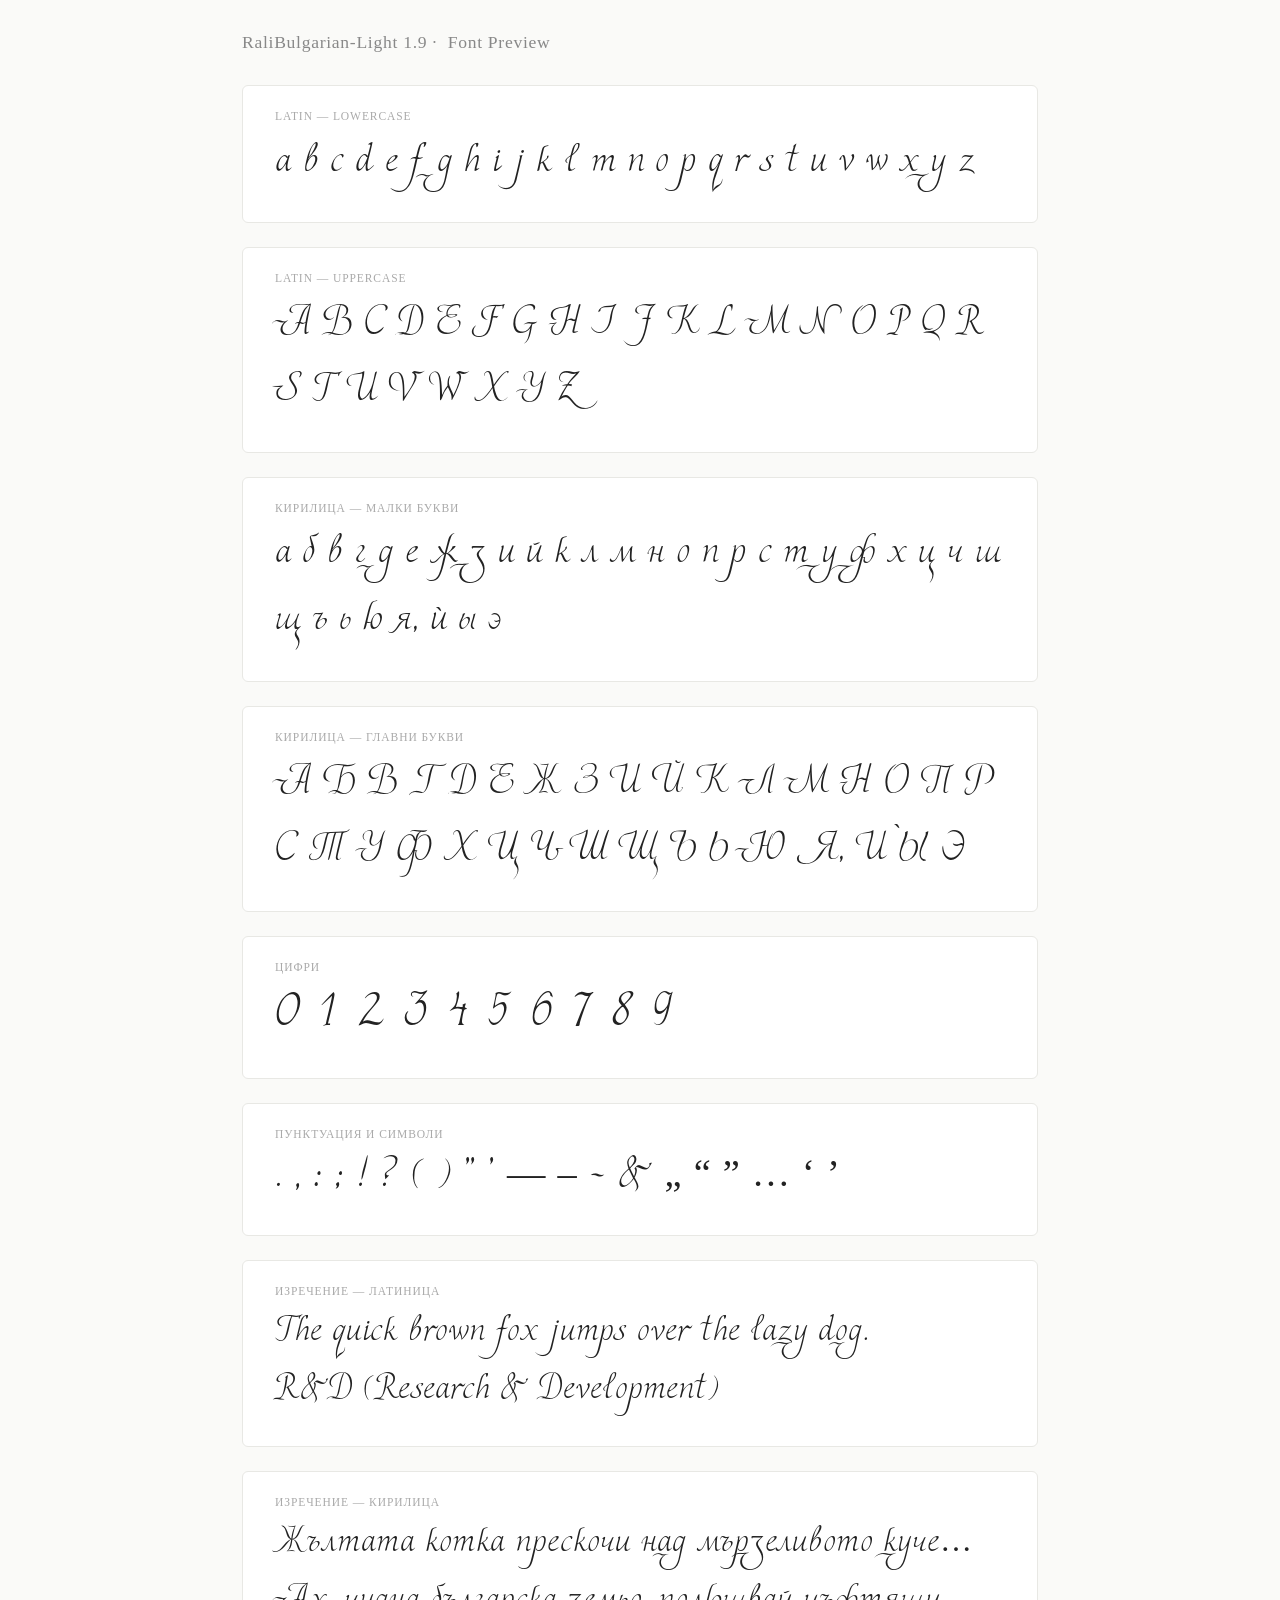
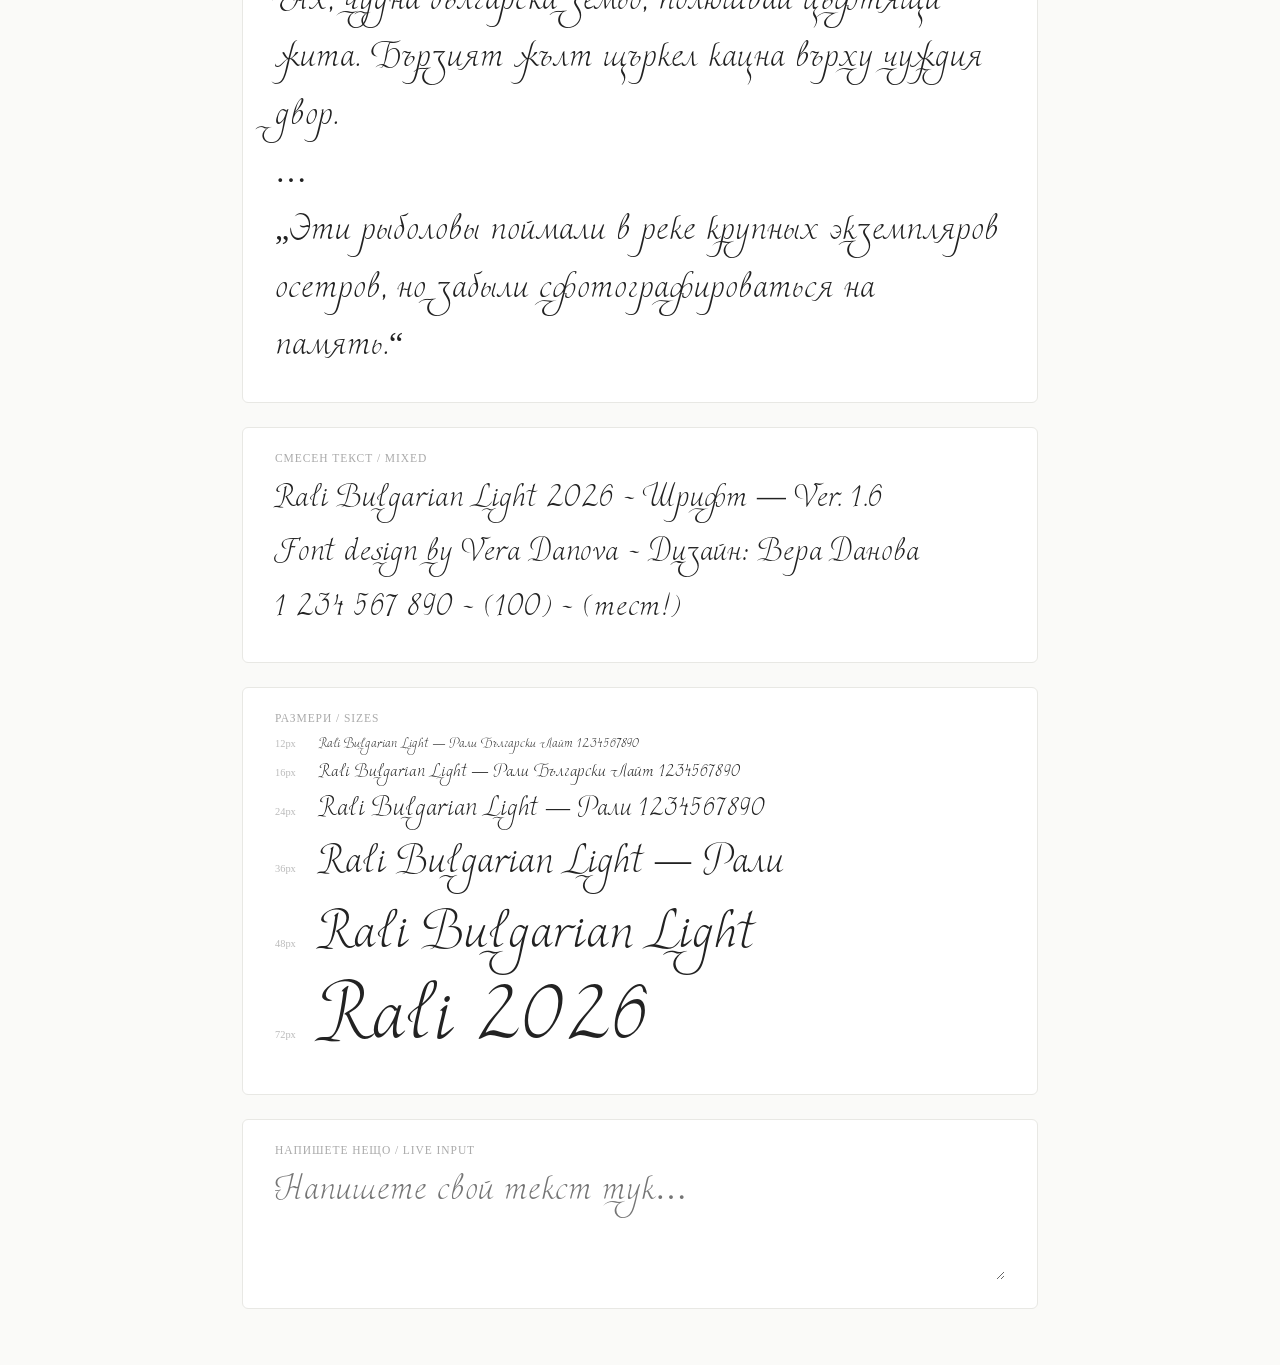
==== font-test/index.html @ 368c3157 "Update index.html" ====
<!DOCTYPE html>
<html lang="bg">
<head>
  <meta charset="UTF-8">
  <meta name="viewport" content="width=device-width, initial-scale=1.0">
  <title>RaliBulgarian-Light 1.9 — Font Test</title>
  <style>
    @font-face {
      font-family: 'RaliBulgarian-Light';
      src: url('fonts/RaliBulgarian-Light.woff2') format('woff2'),
           url('fonts/RaliBulgarian-Light.woff')  format('woff');
      font-weight: normal;
      font-style: normal;
      font-display: swap;
    }

    * { box-sizing: border-box; margin: 0; padding: 0; }

    body {
      font-family: Georgia, serif;
      background: #fafaf8;
      color: #222;
      padding: 2rem;
      max-width: 860px;
      margin: 0 auto;
    }

    h1 { font-size: 1.1rem; font-weight: normal; color: #888; margin-bottom: 2rem; letter-spacing: .04em; }

    .rali { font-family: 'RaliBulgarian-Light', cursive; }

    .block {
      background: #fff;
      border: 1px solid #e8e8e4;
      border-radius: 6px;
      padding: 1.5rem 2rem;
      margin-bottom: 1.5rem;
    }

    .label {
      font-size: 0.72rem;
      text-transform: uppercase;
      letter-spacing: .08em;
      color: #aaa;
      margin-bottom: 0.6rem;
    }

    .alphabet    { font-size: 2.2rem; line-height: 1.9; }
    .cyrillic    { font-size: 2.2rem; line-height: 1.9; }
    .digits-row  { font-size: 2.8rem; line-height: 1.6; letter-spacing: .06em; }
    .punct-row   { font-size: 2.4rem; line-height: 1.6; }

    .size-row { display: flex; flex-direction: column; gap: .3rem; }
    .s12 { font-size: 12px; }
    .s16 { font-size: 16px; }
    .s24 { font-size: 24px; }
    .s36 { font-size: 36px; }
    .s48 { font-size: 48px; }
    .s72 { font-size: 72px; line-height: 1.2; }

    .sentence { font-size: 2rem; line-height: 1.8; }
    .sentence-bg { font-size: 2rem; line-height: 1.8; }

    .mixed { font-size: 1.8rem; line-height: 1.9; }

    textarea.custom {
      font-family: 'RaliBulgarian-Light', cursive;
      font-size: 2rem;
      width: 100%;
      border: none;
      outline: none;
      resize: vertical;
      background: transparent;
      line-height: 1.8;
      color: #222;
      min-height: 100px;
    }

    .size-label {
      font-size: 0.65rem;
      color: #bbb;
      min-width: 2.5rem;
      display: inline-block;
    }
  </style>
</head>
<body>

<h1>RaliBulgarian-Light 1.9&nbsp;·&nbsp; Font Preview</h1>

<!-- Latin alphabet -->
<div class="block">
  <div class="label">Latin — lowercase</div>
  <div class="rali alphabet">a b c d e f g h i j k l m n o p q r s t u v w x y z</div>
</div>

<div class="block">
  <div class="label">Latin — uppercase</div>
  <div class="rali alphabet">A B C D E F G H I J K L M N O P Q R S T U V W X Y Z</div>
</div>

<!-- Cyrillic -->
<div class="block">
  <div class="label">Кирилица — малки букви</div>
  <div class="rali cyrillic">а б в г д е ж з и й к л м н о п р с т у ф х ц ч ш щ ъ ь ю я, ѝ ы э</div>
</div>

<div class="block">
  <div class="label">Кирилица — главни букви</div>
  <div class="rali cyrillic">А Б В Г Д Е Ж З И Й К Л М Н О П Р С Т У Ф Х Ц Ч Ш Щ Ъ Ь Ю Я, Ѝ Ы Э</div>
</div>

<!-- Digits & punctuation -->
<div class="block">
  <div class="label">Цифри</div>
  <div class="rali digits-row">0 1 2 3 4 5 6 7 8 9</div>
</div>

<div class="block">
  <div class="label">Пунктуация и символи</div>
  <div class="rali punct-row">. , : ; ! ? ( ) " ' — – - &amp;  „ “ ” … ‘ ’</div>
</div>

<!-- Sentences -->
<div class="block">
  <div class="label">Изречение — латиница</div>
  <div class="rali sentence">The quick brown fox jumps over the lazy dog. <br>
    R&D (Research & Development)</div>
</div>

<div class="block">
  <div class="label">Изречение — кирилица</div>
  <div class="rali sentence-bg">Жълтата котка прескочи над мързеливото куче… Ах, чудна българска земьо, полюшвай цъфтящи жита. Бързият жълт щъркел кацна върху чуждия двор.</div>
  <div class="rali sentence-bg"> …</div>
  <div class="rali sentence-bg">„Эти рыболовы поймали в реке крупных экземпляров осетров, но забыли сфотографироваться на память.“</div>
</div>

<div class="block">
  <div class="label">Смесен текст / mixed</div>
  <div class="rali mixed">
    Rali Bulgarian Light 2026 - Шрифт — Ver. 1.6<br>
    Font design by Vera Danova - Дизайн: Вера Данова<br>
    1 234 567 890 - (100) - (тест!)
  </div>
</div>

<!-- Size cascade -->
<div class="block">
  <div class="label">Размери / sizes</div>
  <div class="size-row">
    <div><span class="size-label">12px</span> <span class="rali s12">Rali Bulgarian Light — Рали Български Лайт 1234567890</span></div>
    <div><span class="size-label">16px</span> <span class="rali s16">Rali Bulgarian Light — Рали Български Лайт 1234567890</span></div>
    <div><span class="size-label">24px</span> <span class="rali s24">Rali Bulgarian Light — Рали 1234567890</span></div>
    <div><span class="size-label">36px</span> <span class="rali s36">Rali Bulgarian Light — Рали</span></div>
    <div><span class="size-label">48px</span> <span class="rali s48">Rali Bulgarian Light</span></div>
    <div><span class="size-label">72px</span> <span class="rali s72">Rali 2026</span></div>
  </div>
</div>

<!-- Live input -->
<div class="block">
  <div class="label">Напишете нещо / live input</div>
  <textarea class="custom rali" placeholder="Напишете свой текст тук…"></textarea>
</div>

</body>
</html>
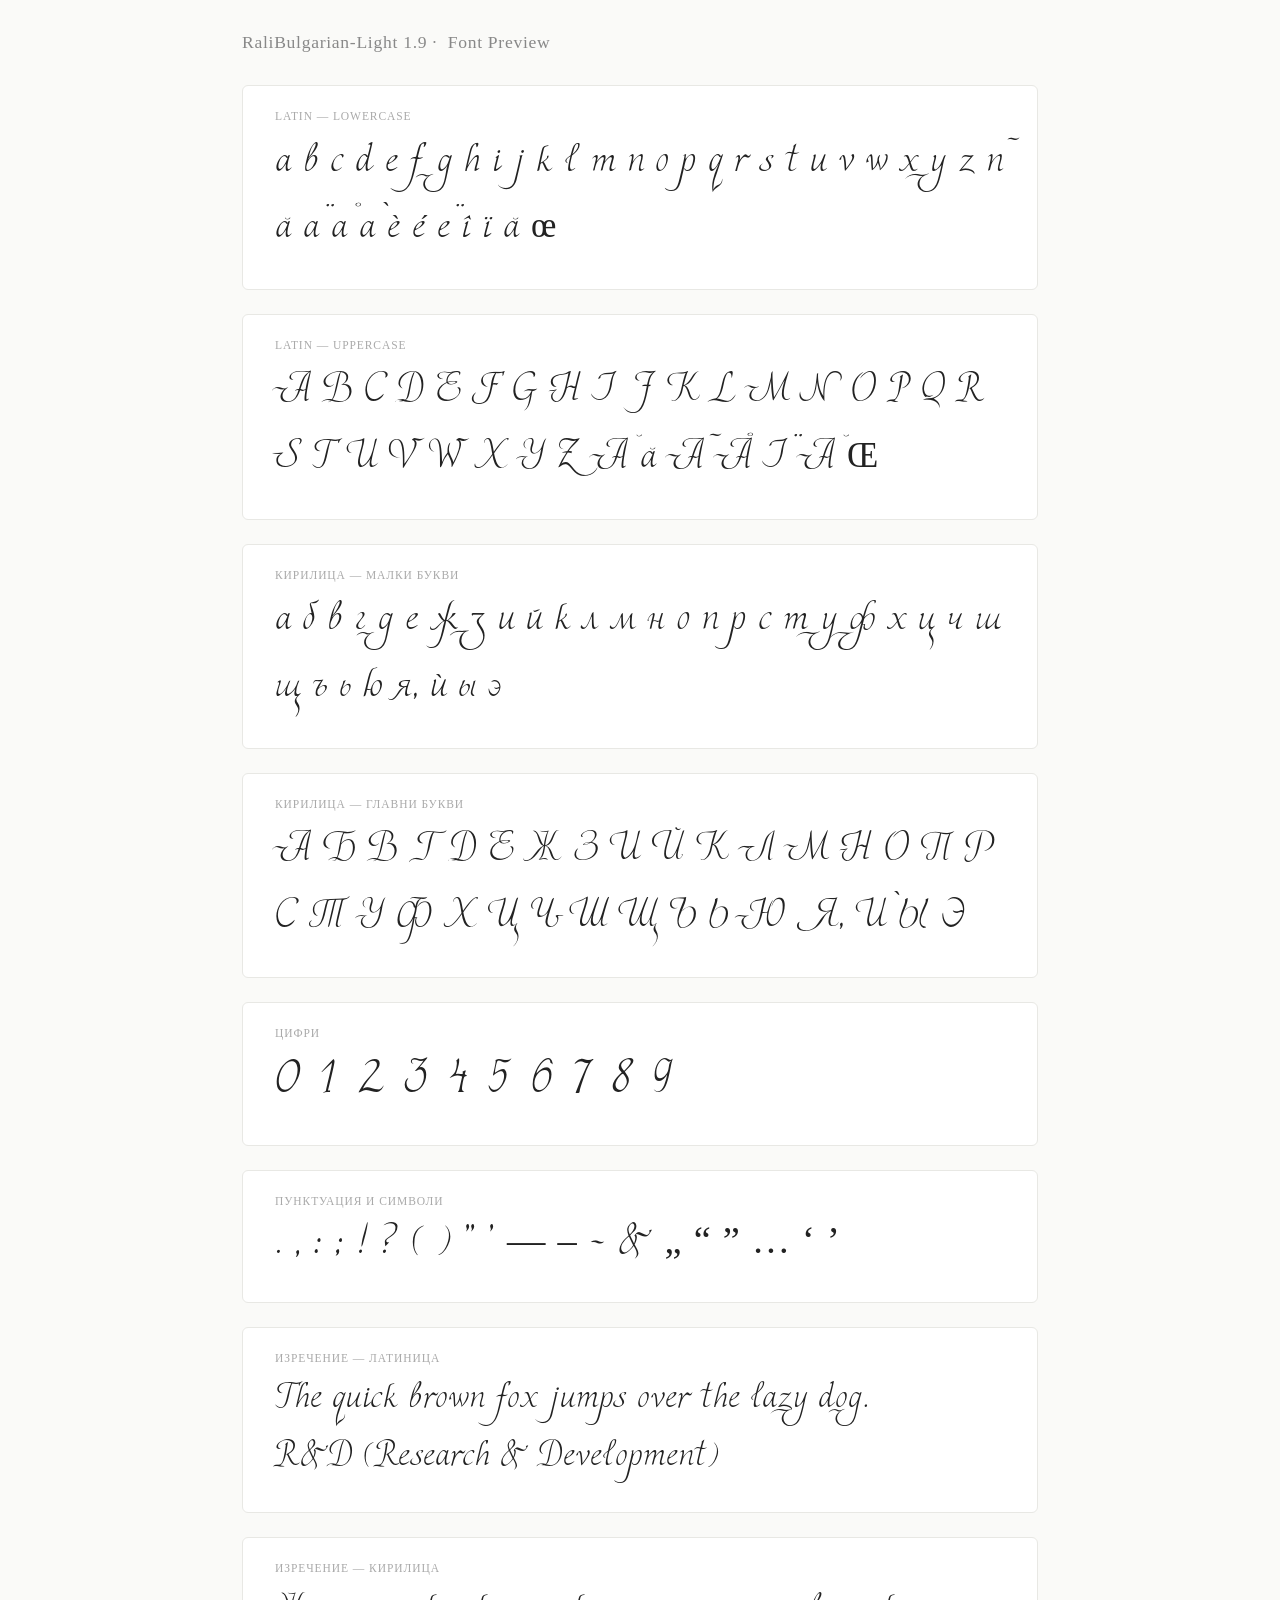
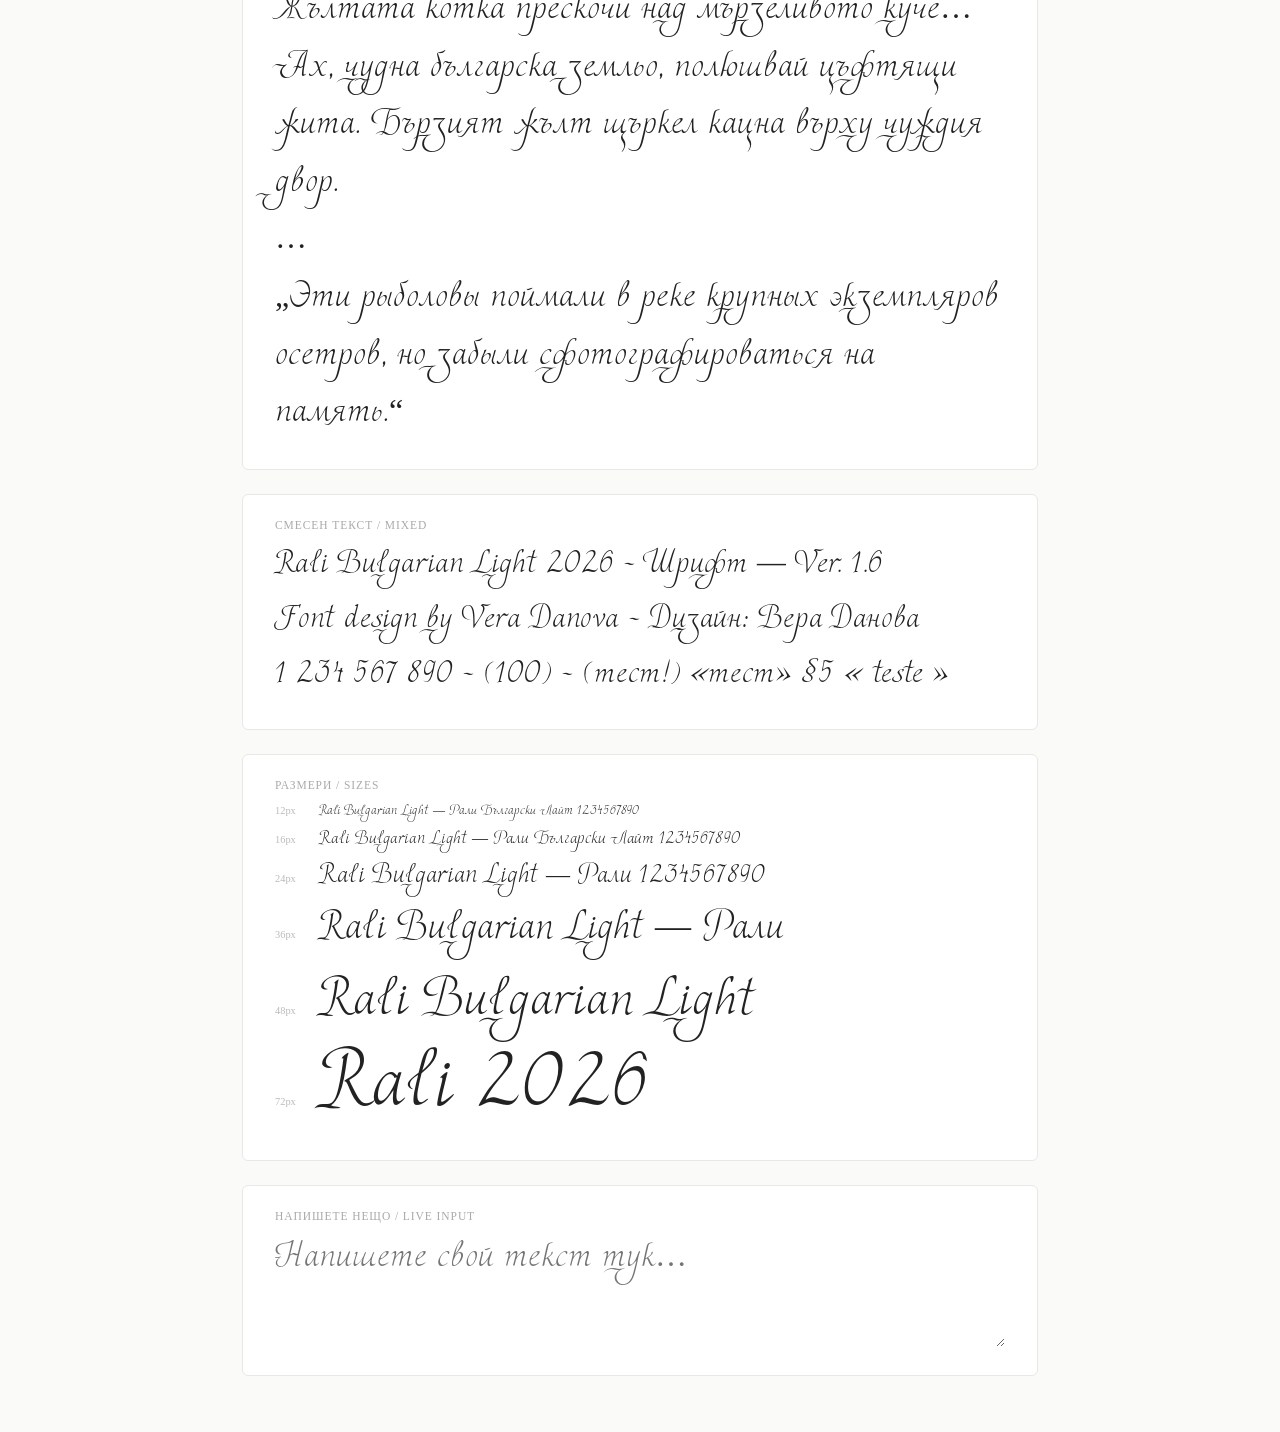
==== commit 7d3419a7: "Update index.html" ====
--- a/font-test/index.html
+++ b/font-test/index.html
@@ -91,12 +91,12 @@
 <!-- Latin alphabet -->
 <div class="block">
   <div class="label">Latin — lowercase</div>
-  <div class="rali alphabet">a b c d e f g h i j k l m n o p q r s t u v w x y z</div>
+  <div class="rali alphabet">a b c d e f g h i j k l m n o p q r s t u v w x y z ñ ă ä å à è é ë î ï ă œ</div>
 </div>
 
 <div class="block">
   <div class="label">Latin — uppercase</div>
-  <div class="rali alphabet">A B C D E F G H I J K L M N O P Q R S T U V W X Y Z</div>
+  <div class="rali alphabet">A B C D E F G H I J K L M N O P Q R S T U V W X Y Z Ă ă Ã Å Ï Ă Œ</div>
 </div>
 
 <!-- Cyrillic -->
@@ -130,7 +130,7 @@
 
 <div class="block">
   <div class="label">Изречение — кирилица</div>
-  <div class="rali sentence-bg">Жълтата котка прескочи над мързеливото куче… Ах, чудна българска земьо, полюшвай цъфтящи жита. Бързият жълт щъркел кацна върху чуждия двор.</div>
+  <div class="rali sentence-bg">Жълтата котка прескочи над мързеливото куче… Ах, чудна българска земльо, полюшвай цъфтящи жита. Бързият жълт щъркел кацна върху чуждия двор.</div>
   <div class="rali sentence-bg"> …</div>
   <div class="rali sentence-bg">„Эти рыболовы поймали в реке крупных экземпляров осетров, но забыли сфотографироваться на память.“</div>
 </div>
@@ -140,7 +140,7 @@
   <div class="rali mixed">
     Rali Bulgarian Light 2026 - Шрифт — Ver. 1.6<br>
     Font design by Vera Danova - Дизайн: Вера Данова<br>
-    1 234 567 890 - (100) - (тест!)
+    1 234 567 890 - (100) - (тест!) «тест» §5 « teste »
   </div>
 </div>
 
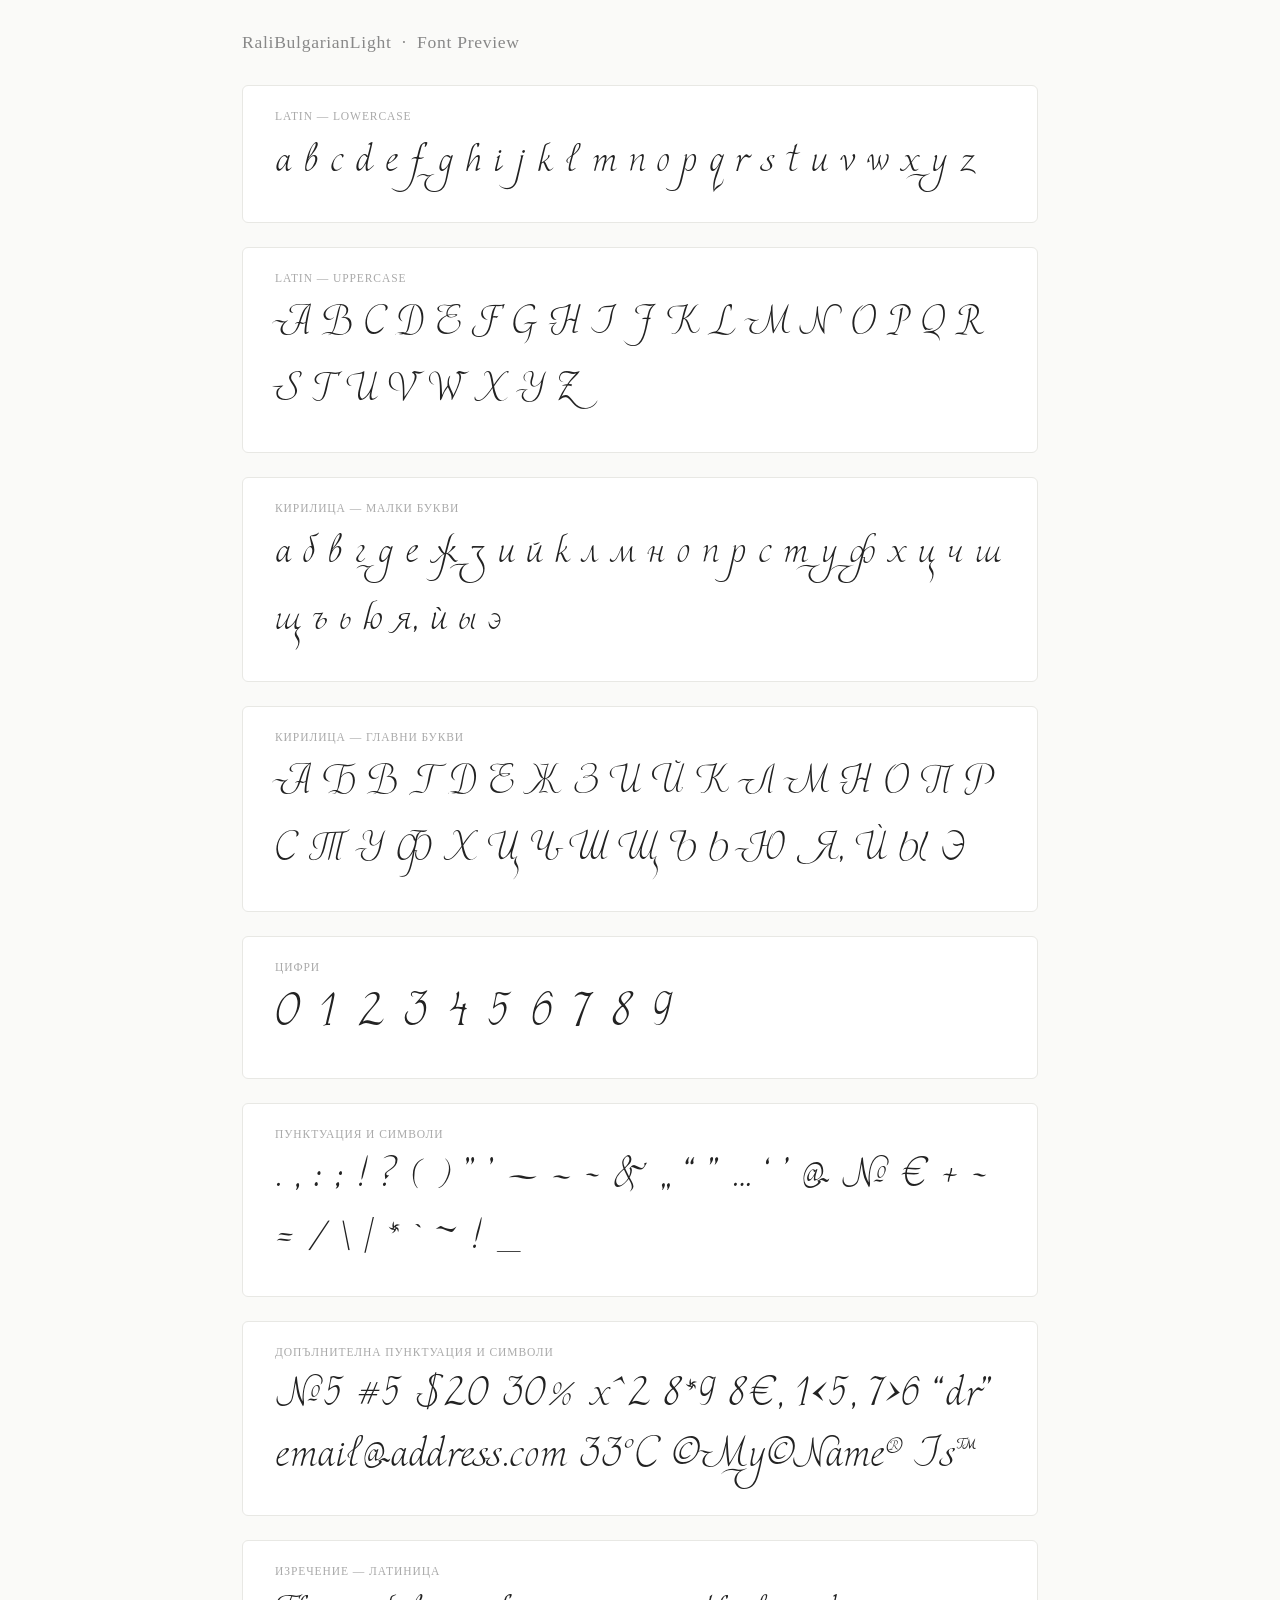
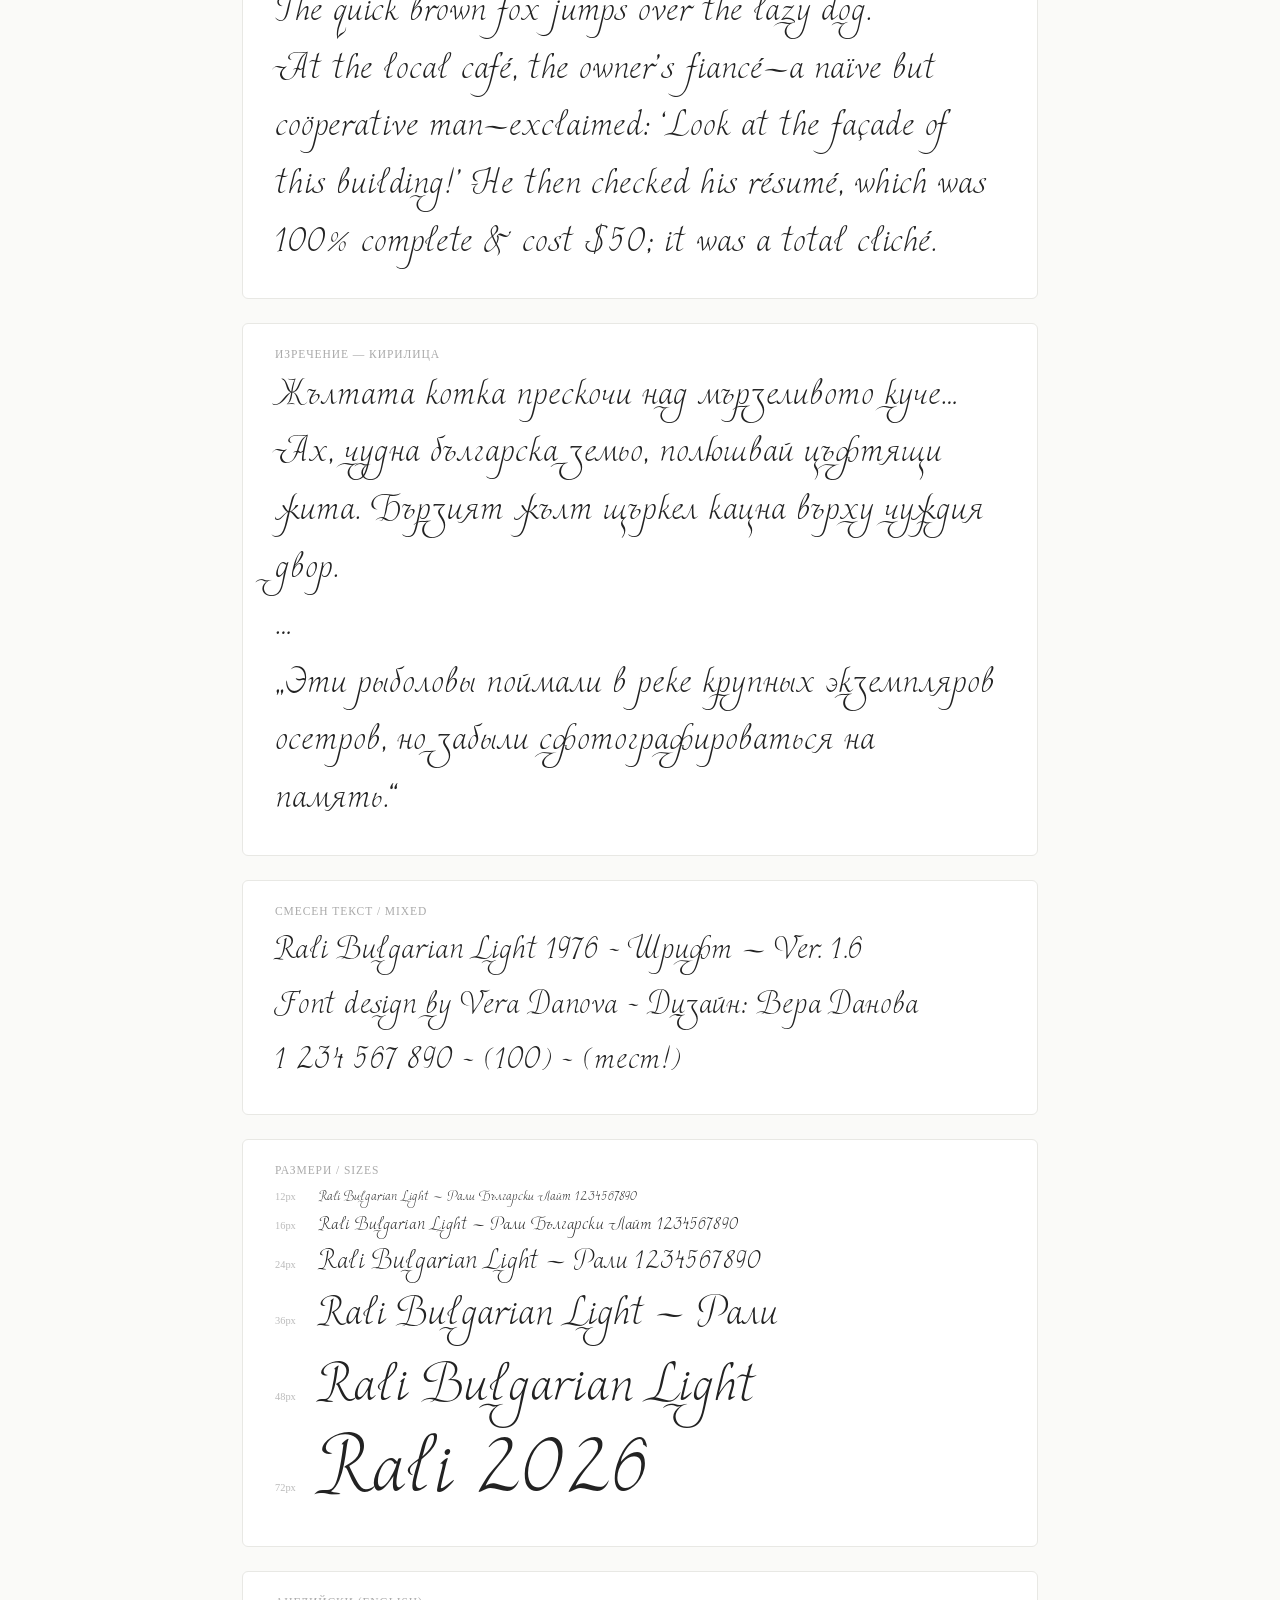
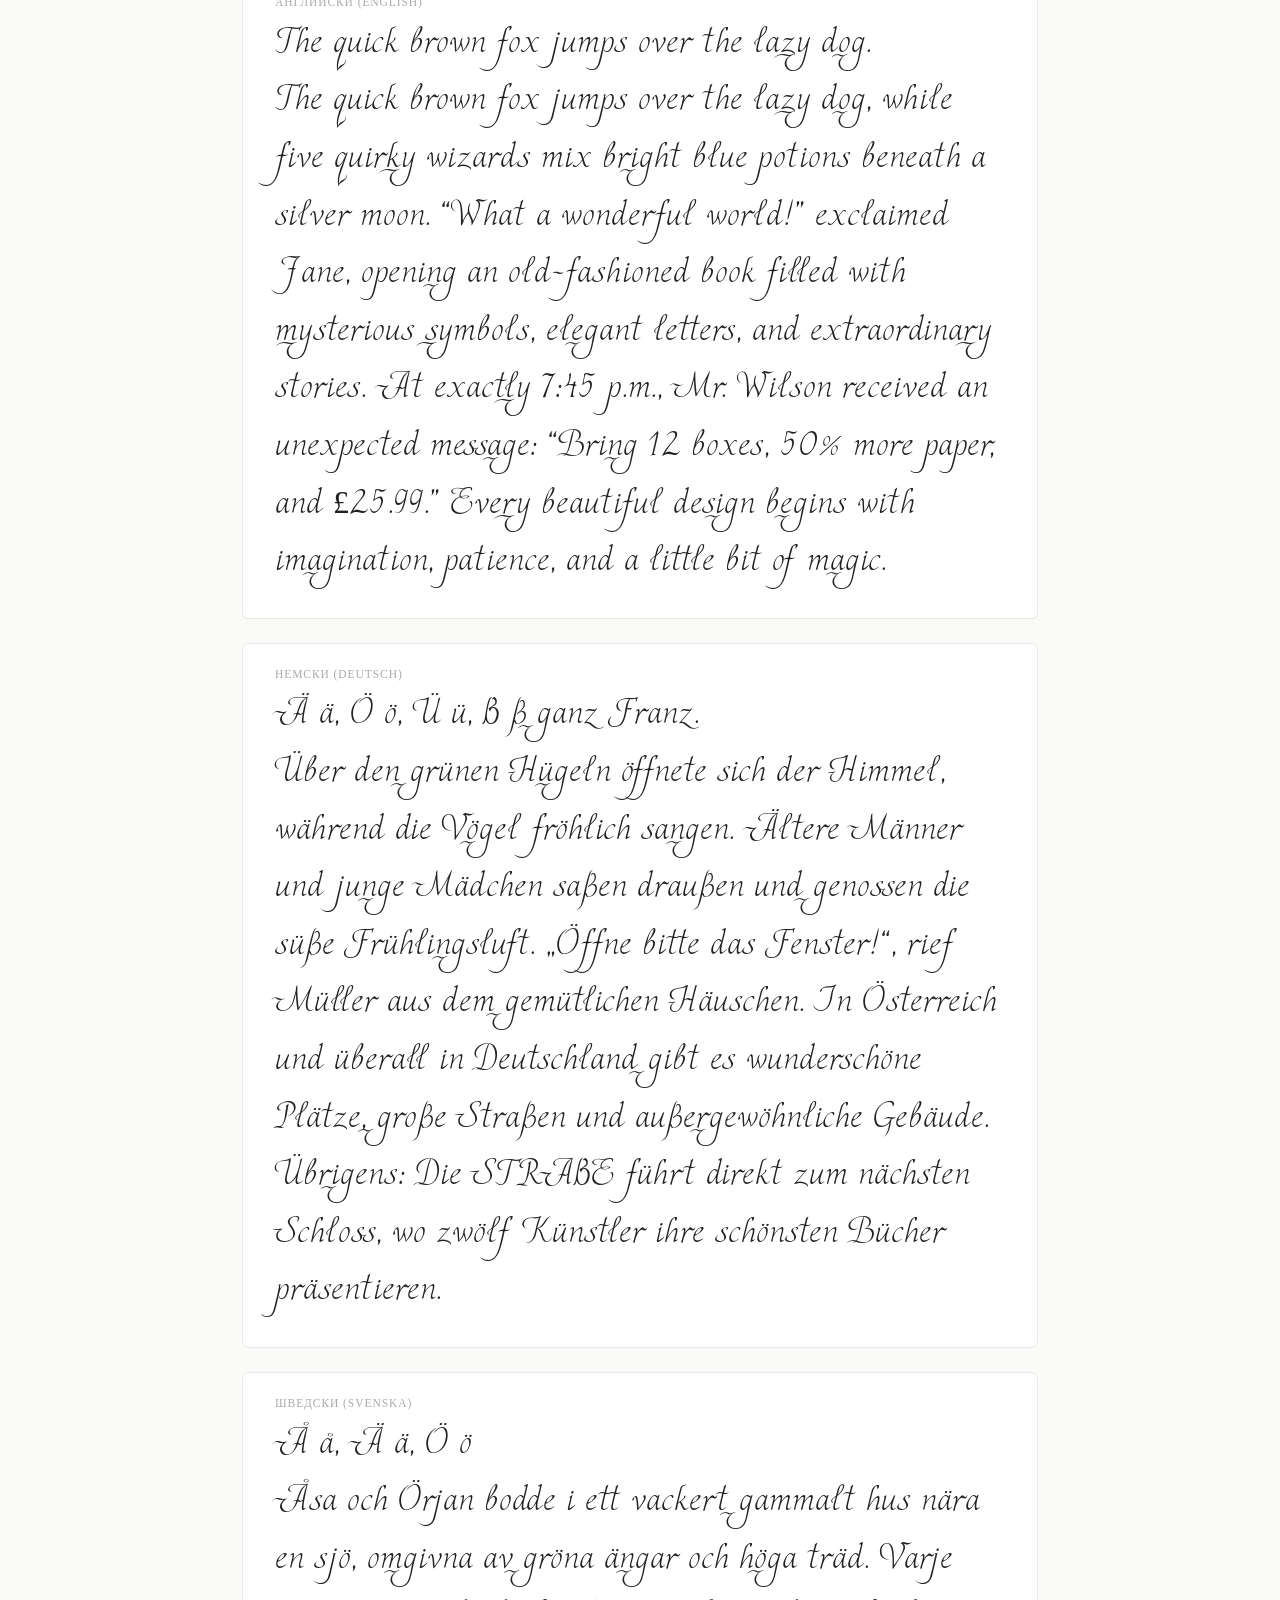
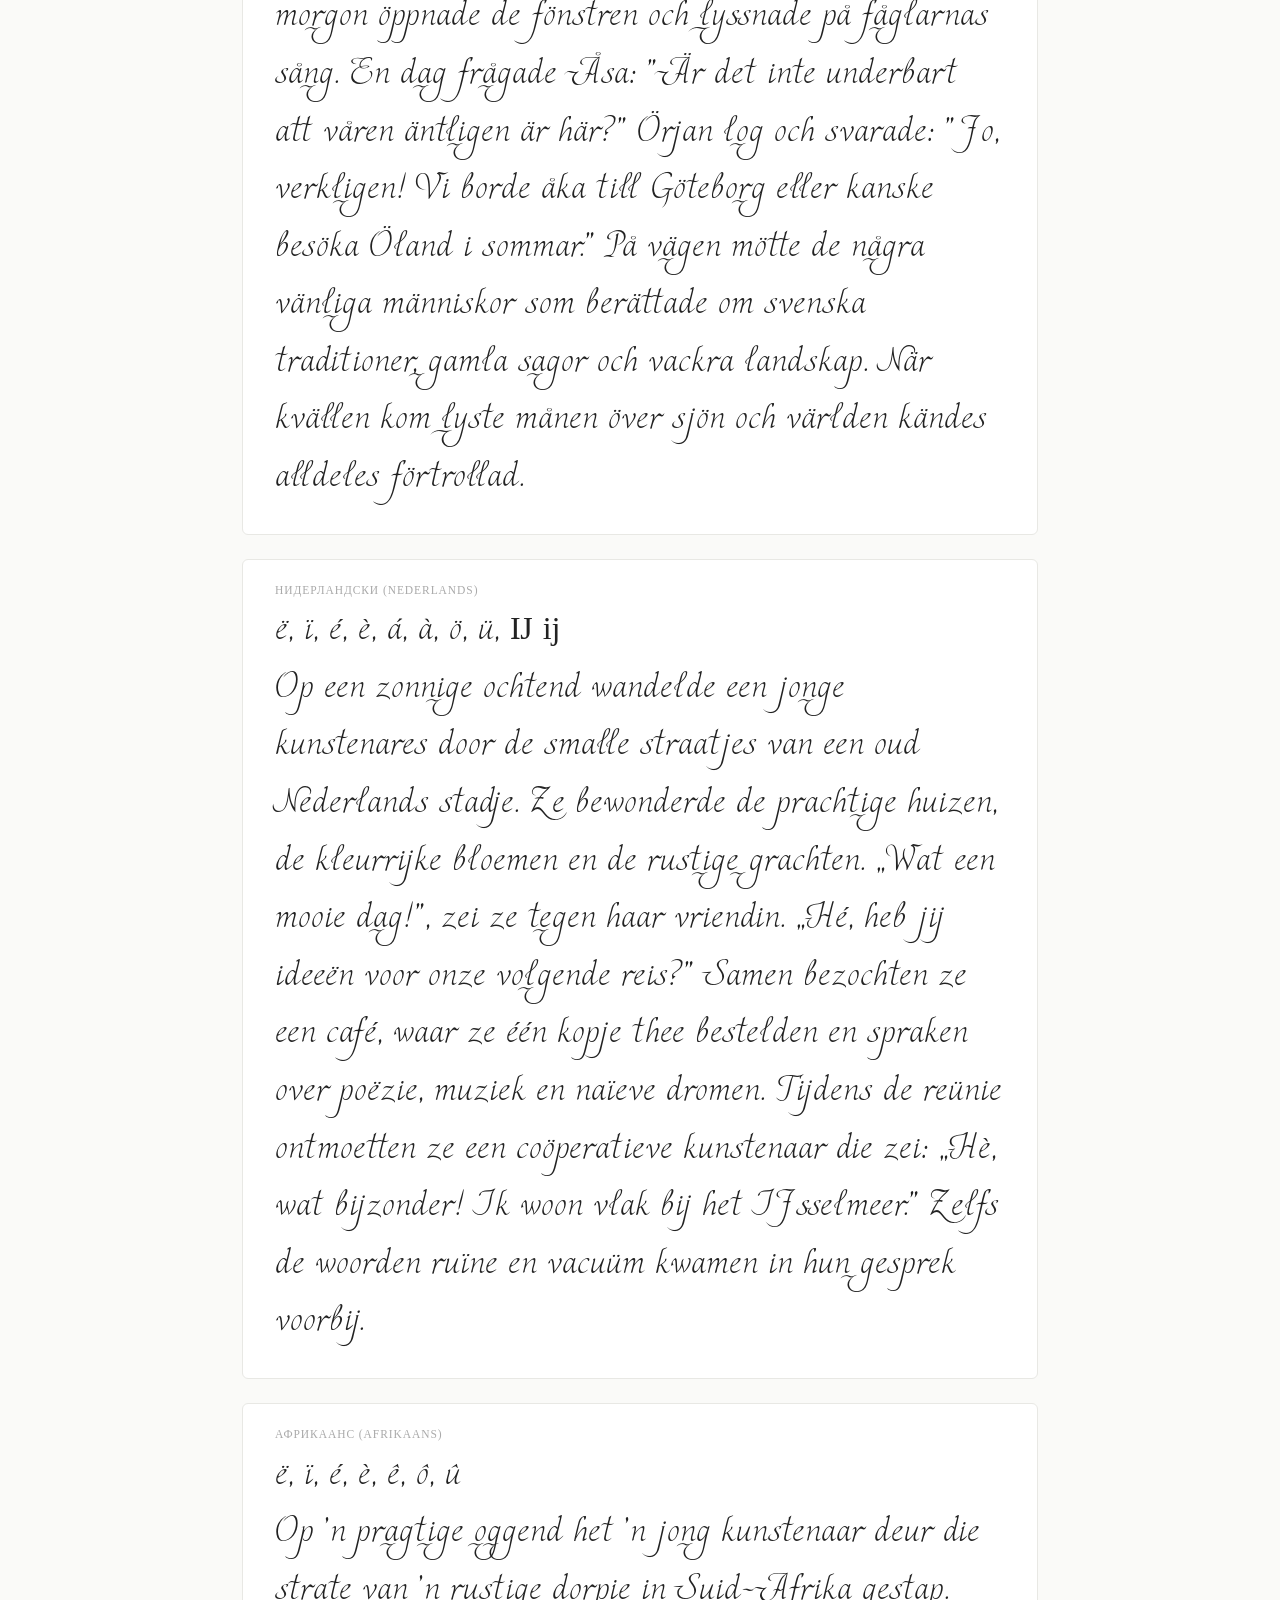
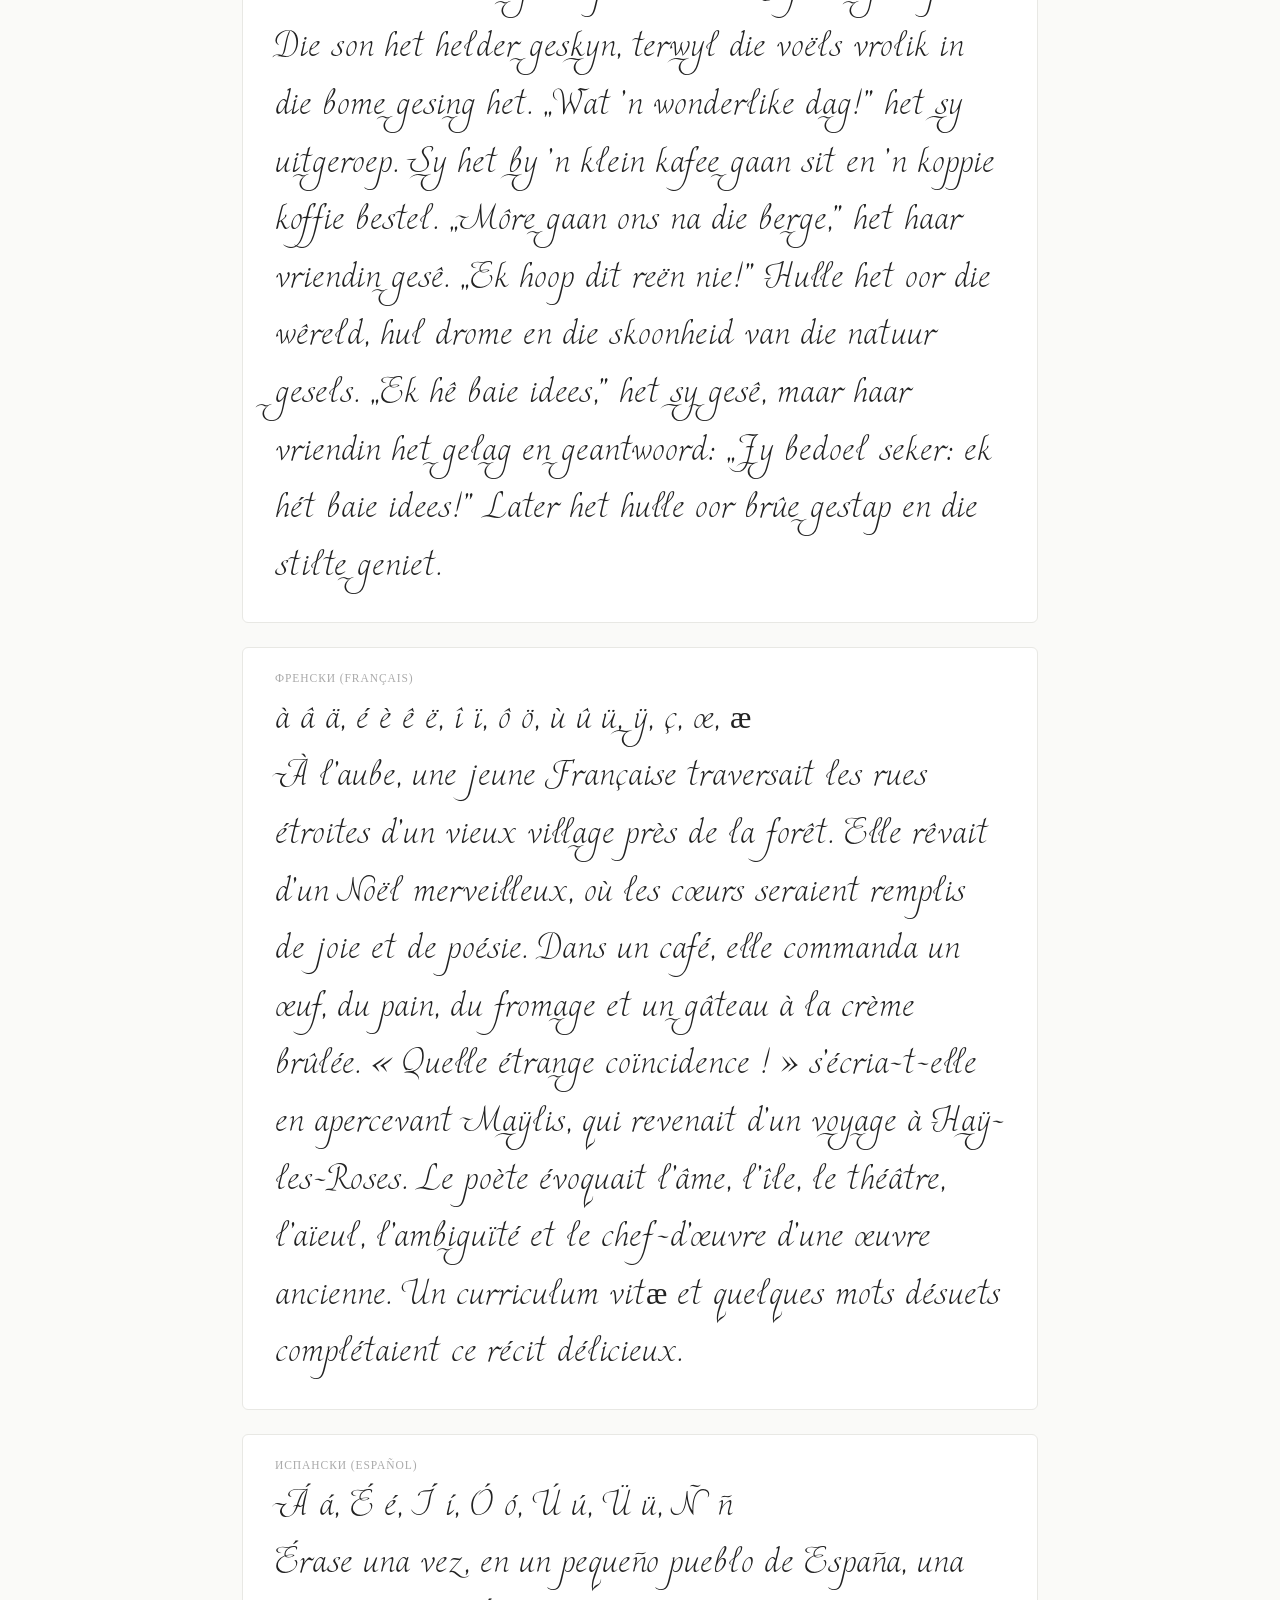
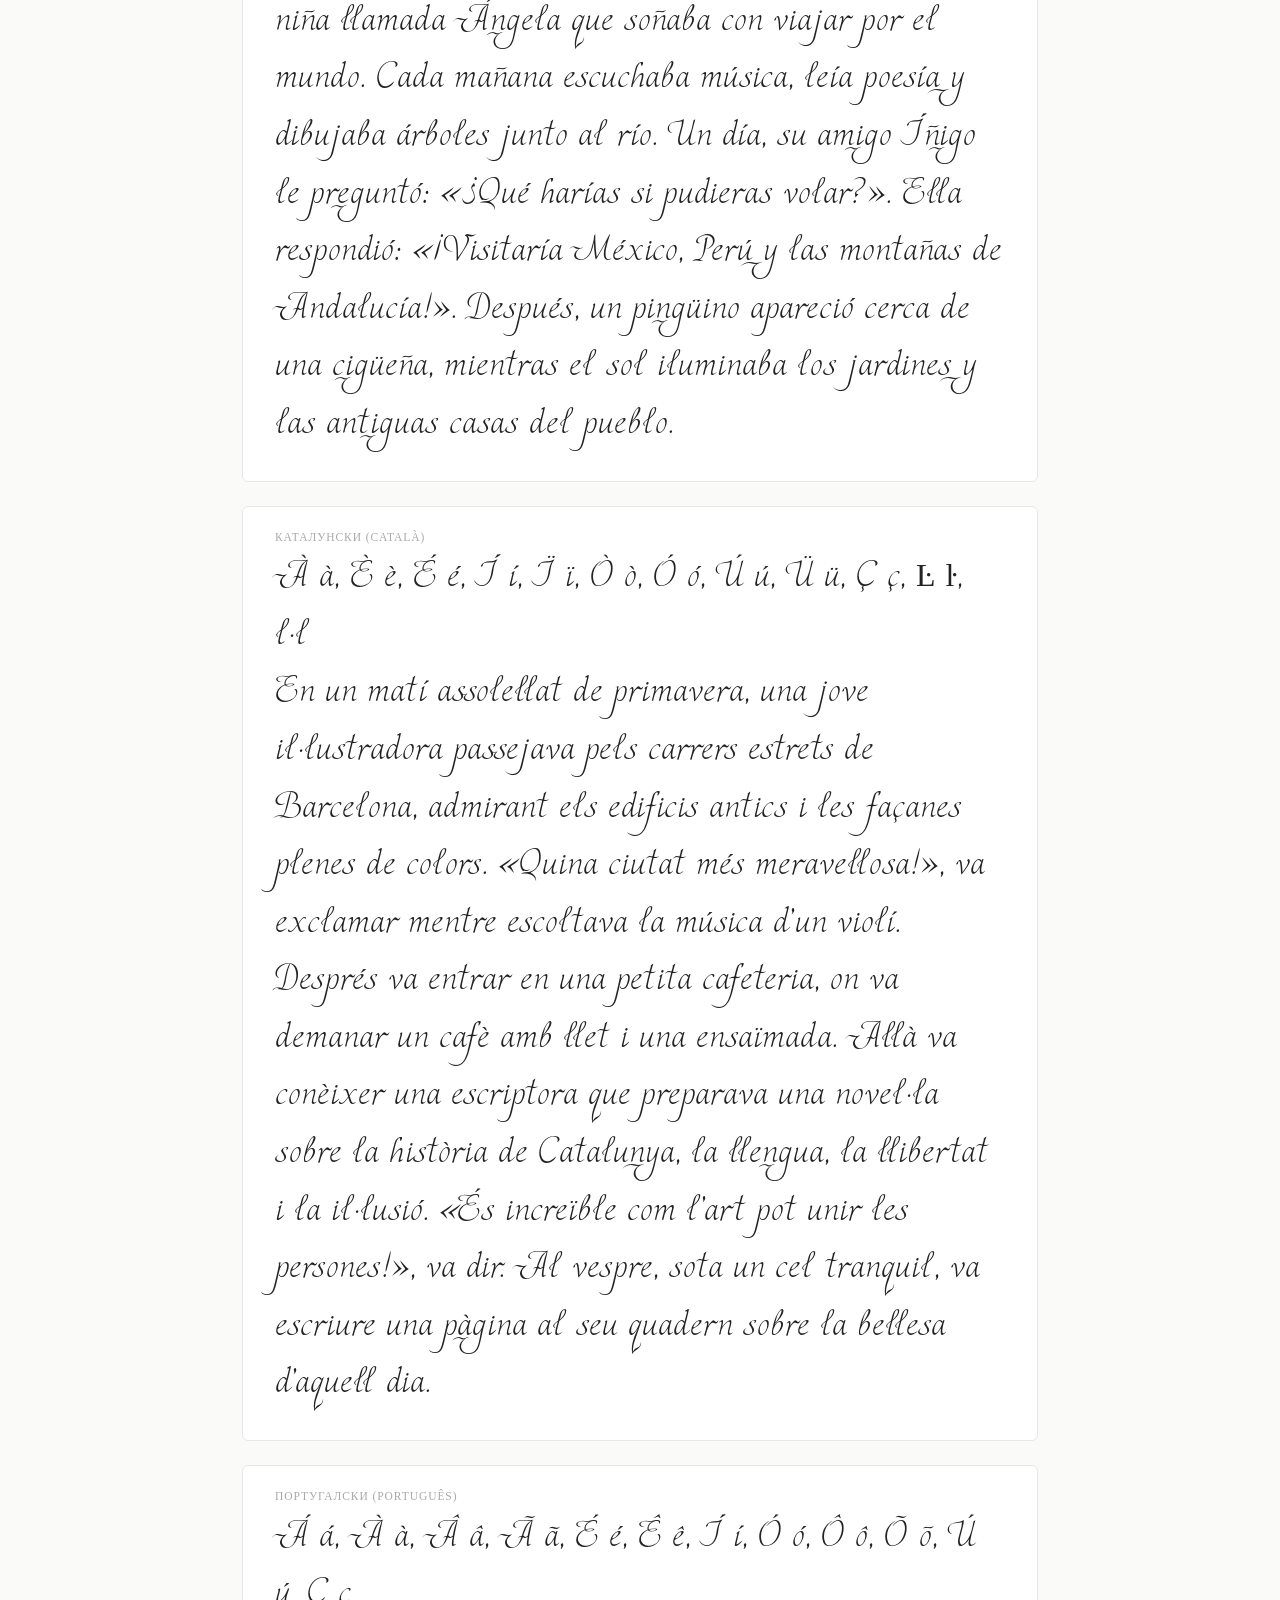
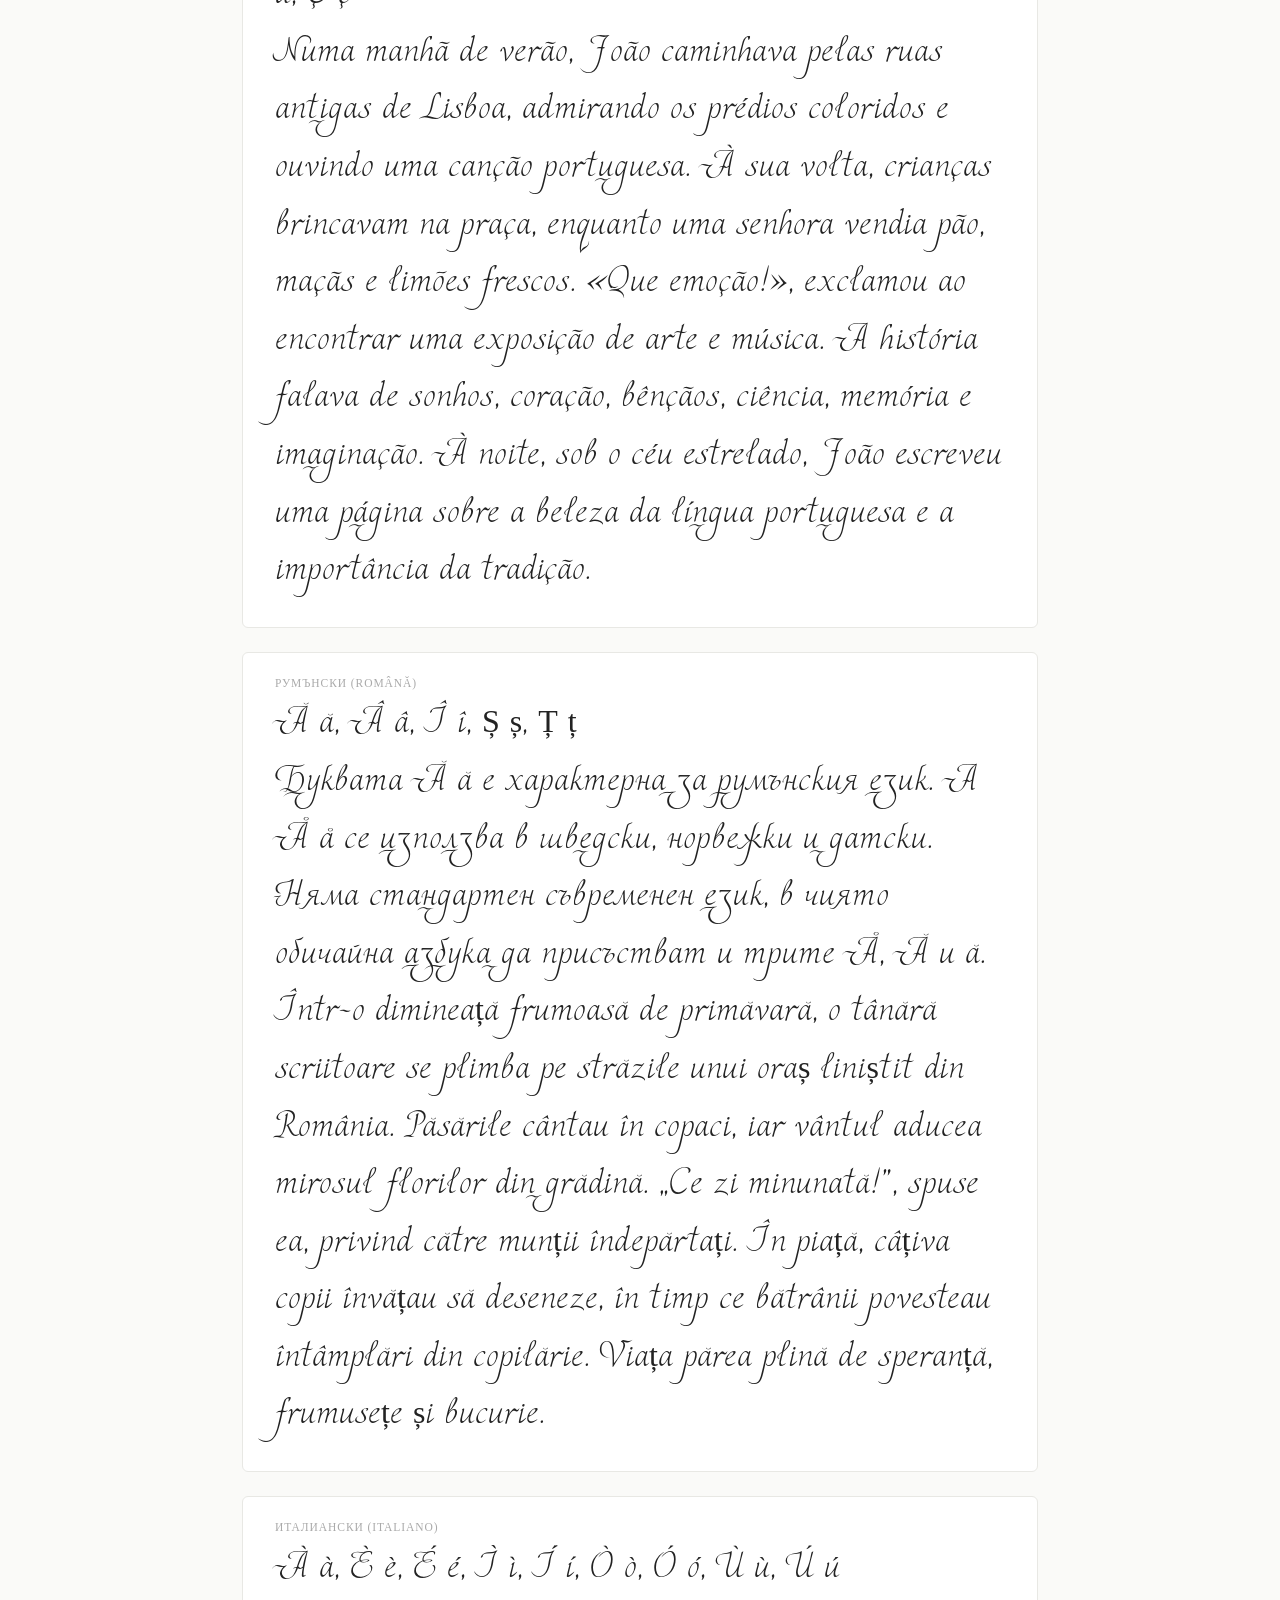
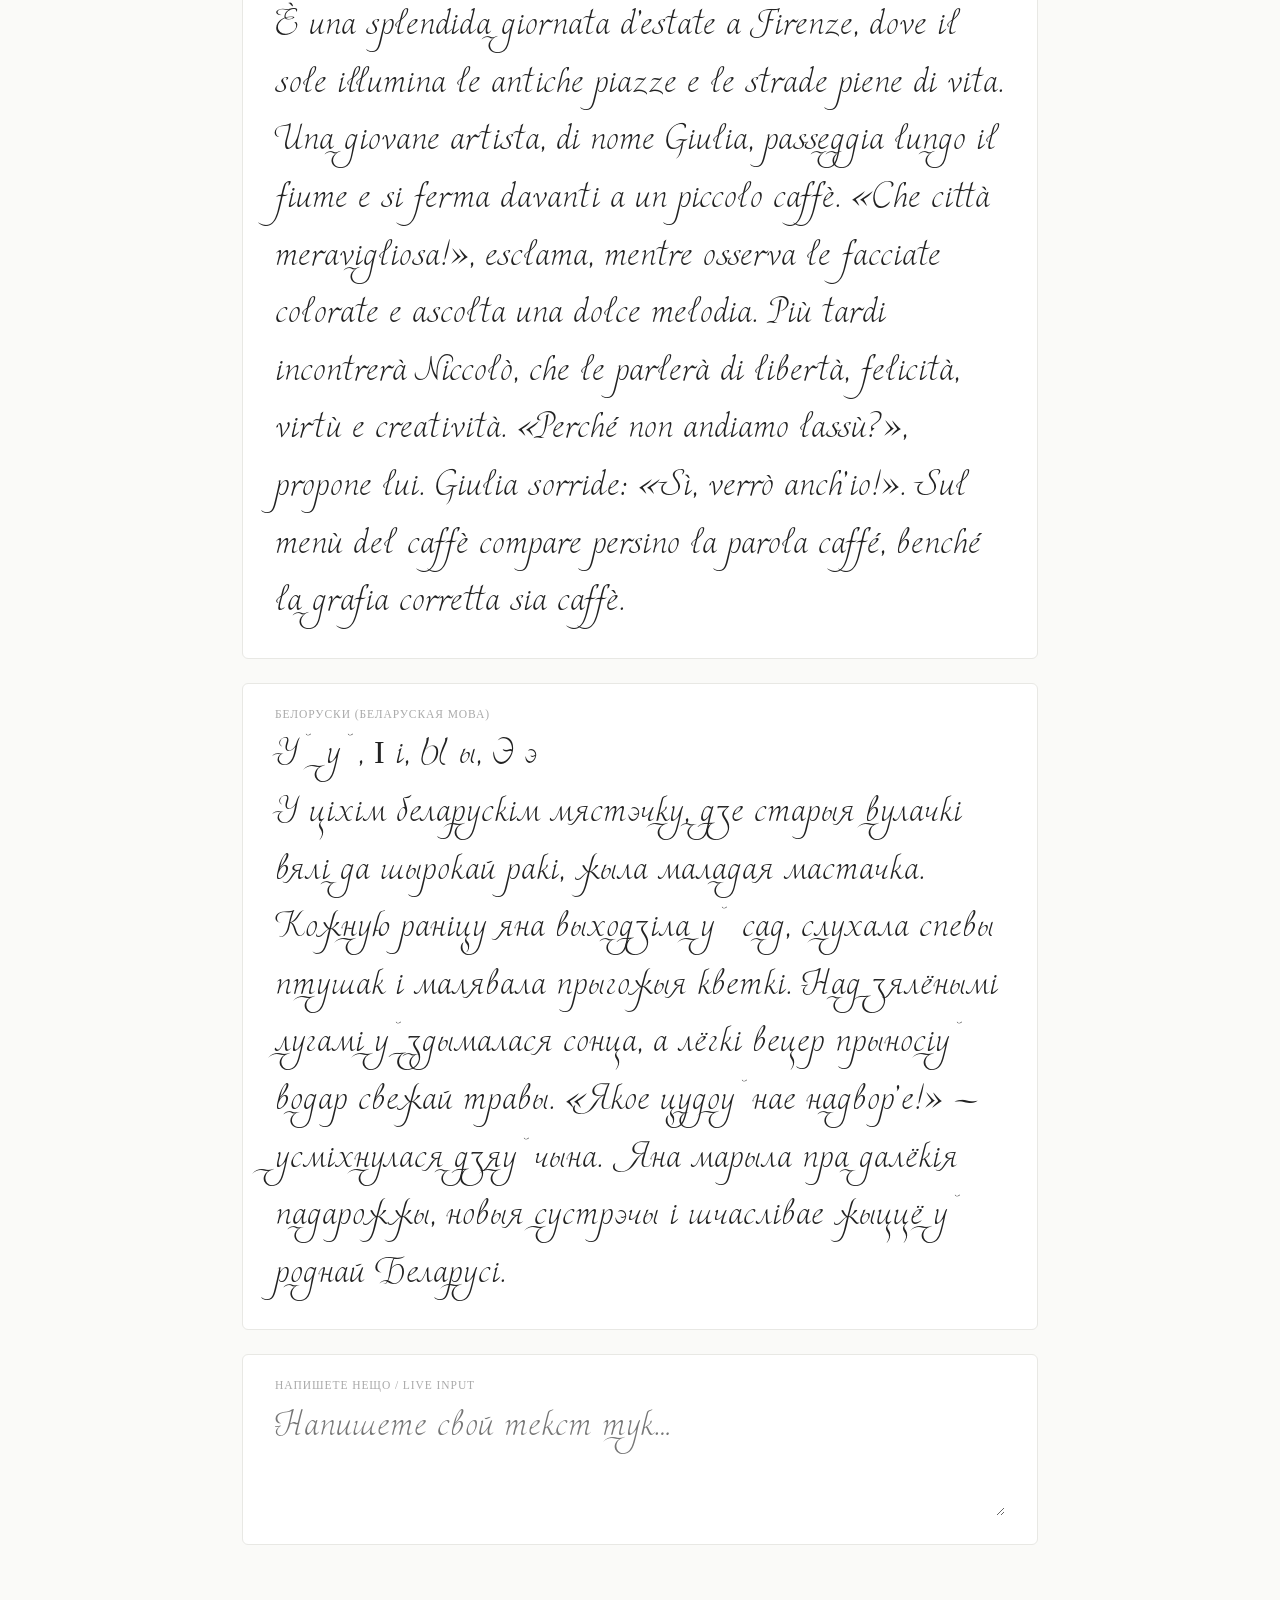
==== commit ded3244d: "Add languages" ====
--- a/font-test/index.html
+++ b/font-test/index.html
@@ -86,17 +86,17 @@
 </head>
 <body>
 
-<h1>RaliBulgarian-Light 1.9&nbsp;·&nbsp; Font Preview</h1>
+<h1>RaliBulgarianLight &nbsp;·&nbsp; Font Preview</h1>
 
 <!-- Latin alphabet -->
 <div class="block">
   <div class="label">Latin — lowercase</div>
-  <div class="rali alphabet">a b c d e f g h i j k l m n o p q r s t u v w x y z ñ ă ä å à è é ë î ï ă œ</div>
+  <div class="rali alphabet">a b c d e f g h i j k l m n o p q r s t u v w x y z</div>
 </div>
 
 <div class="block">
   <div class="label">Latin — uppercase</div>
-  <div class="rali alphabet">A B C D E F G H I J K L M N O P Q R S T U V W X Y Z Ă ă Ã Å Ï Ă Œ</div>
+  <div class="rali alphabet">A B C D E F G H I J K L M N O P Q R S T U V W X Y Z</div>
 </div>
 
 <!-- Cyrillic -->
@@ -118,19 +118,27 @@
 
 <div class="block">
   <div class="label">Пунктуация и символи</div>
-  <div class="rali punct-row">. , : ; ! ? ( ) " ' — – - &amp;  „ “ ” … ‘ ’</div>
+  <div class="rali punct-row">. , : ; ! ? ( ) " ' — – - &amp;  „ “ ” … ‘ ’ @ № € + - = / \ | * ` ~ ! _ </div>
+</div>
+
+<div class="block">
+  <div class="label">Допълнителна пунктуация и символи</div>
+  <div class="rali punct-row">№5 #5 $20 30% x^2 8*9 8€, 1&lt;5, 7&gt;6 “dr” email@address.com 33°C  ©My©Name® Is™
+  </div>
 </div>
 
 <!-- Sentences -->
 <div class="block">
   <div class="label">Изречение — латиница</div>
-  <div class="rali sentence">The quick brown fox jumps over the lazy dog. <br>
-    R&D (Research & Development)</div>
+  <div class="rali sentence">The quick brown fox jumps over the lazy dog.</div>
+  <div class="rali sentence">
+At the local café, the owner’s fiancé—a naïve but coöperative man—exclaimed: ‘Look at the façade of this building!’ He then checked his résumé, which was 100% complete &amp; cost $50; it was a total cliché.
+</div>
 </div>
 
 <div class="block">
   <div class="label">Изречение — кирилица</div>
-  <div class="rali sentence-bg">Жълтата котка прескочи над мързеливото куче… Ах, чудна българска земльо, полюшвай цъфтящи жита. Бързият жълт щъркел кацна върху чуждия двор.</div>
+  <div class="rali sentence-bg">Жълтата котка прескочи над мързеливото куче… Ах, чудна българска земьо, полюшвай цъфтящи жита. Бързият жълт щъркел кацна върху чуждия двор.</div>
   <div class="rali sentence-bg"> …</div>
   <div class="rali sentence-bg">„Эти рыболовы поймали в реке крупных экземпляров осетров, но забыли сфотографироваться на память.“</div>
 </div>
@@ -138,9 +146,9 @@
 <div class="block">
   <div class="label">Смесен текст / mixed</div>
   <div class="rali mixed">
-    Rali Bulgarian Light 2026 - Шрифт — Ver. 1.6<br>
+    Rali Bulgarian Light 1976 - Шрифт — Ver. 1.6<br>
     Font design by Vera Danova - Дизайн: Вера Данова<br>
-    1 234 567 890 - (100) - (тест!) «тест» §5 « teste »
+    1 234 567 890 - (100) - (тест!)
   </div>
 </div>
 
@@ -157,11 +165,124 @@
   </div>
 </div>
 
+<!-- Английски (English) -->
+<div class="block">
+  <div class="label">Английски (English)</div>
+  <div class="rali sentence">The quick brown fox jumps over the lazy dog.</div>
+  <div class="rali sentence">
+The quick brown fox jumps over the lazy dog, while five quirky wizards mix bright blue potions beneath a silver moon. “What a wonderful world!” exclaimed Jane, opening an old-fashioned book filled with mysterious symbols, elegant letters, and extraordinary stories. At exactly 7:45 p.m., Mr. Wilson received an unexpected message: “Bring 12 boxes, 50% more paper, and £25.99.” Every beautiful design begins with imagination, patience, and a little bit of magic.</div>
+</div>
+
+<!-- Немски (Deutsch) -->
+<div class="block">
+  <div class="label">Немски (Deutsch)</div>
+  <div class="rali sentence">Ä ä, Ö ö, Ü ü, ẞ ß ganz&nbsp;Franz.</div>
+  <div class="rali sentence">
+Über den grünen Hügeln öffnete sich der Himmel, während die Vögel fröhlich sangen. Ältere Männer und junge Mädchen saßen draußen und genossen die süße Frühlingsluft. „Öffne bitte das Fenster!“, rief Müller aus dem gemütlichen Häuschen. In Österreich und überall in Deutschland gibt es wunderschöne Plätze, große Straßen und außergewöhnliche Gebäude. Übrigens: Die STRAẞE führt direkt zum nächsten Schloss, wo zwölf Künstler ihre schönsten Bücher präsentieren.
+</div>
+</div>
+
+
+<!-- Шведски (Svenska) -->
+<div class="block">
+  <div class="label">Шведски (Svenska)</div>
+  <div class="rali sentence">Å å, Ä ä, Ö ö</div>
+  <div class="rali sentence">
+Åsa och Örjan bodde i ett vackert gammalt hus nära en sjö, omgivna av gröna ängar och höga träd. Varje morgon öppnade de fönstren och lyssnade på fåglarnas sång. En dag frågade Åsa: ”Är det inte underbart att våren äntligen är här?” Örjan log och svarade: ”Jo, verkligen! Vi borde åka till Göteborg eller kanske besöka Öland i sommar.” På vägen mötte de några vänliga människor som berättade om svenska traditioner, gamla sagor och vackra landskap. När kvällen kom lyste månen över sjön och världen kändes alldeles förtrollad.</div>
+</div>
+
+
+
+<!-- Нидерландски (Nederlands) -->
+<div class="block">
+  <div class="label">Нидерландски (Nederlands)</div>
+  <div class="rali sentence">ë, ï, é, è, á, à, ö, ü, Ĳ ĳ</div>
+  <div class="rali sentence">
+Op een zonnige ochtend wandelde een jonge kunstenares door de smalle straatjes van een oud Nederlands stadje. Ze bewonderde de prachtige huizen, de kleurrijke bloemen en de rustige grachten. „Wat een mooie dag!”, zei ze tegen haar vriendin. „Hé, heb jij ideeën voor onze volgende reis?” Samen bezochten ze een café, waar ze één kopje thee bestelden en spraken over poëzie, muziek en naïeve dromen. Tijdens de reünie ontmoetten ze een coöperatieve kunstenaar die zei: „Hè, wat bijzonder! Ik woon vlak bij het IJsselmeer.” Zelfs de woorden ruïne en vacuüm kwamen in hun gesprek voorbij.</div>
+</div>
+
+
+<!-- Африкаанс (Afrikaans) -->
+<div class="block">
+  <div class="label">Африкаанс (Afrikaans)</div>
+  <div class="rali sentence">ë, ï, é, è, ê, ô, û</div>
+  <div class="rali sentence">
+Op 'n pragtige oggend het 'n jong kunstenaar deur die strate van 'n rustige dorpie in Suid-Afrika gestap. Die son het helder geskyn, terwyl die voëls vrolik in die bome gesing het. „Wat 'n wonderlike dag!” het sy uitgeroep. Sy het by 'n klein kafee gaan sit en 'n koppie koffie bestel. „Môre gaan ons na die berge,” het haar vriendin gesê. „Ek hoop dit reën nie!” Hulle het oor die wêreld, hul drome en die skoonheid van die natuur gesels. „Ek hê baie idees,” het sy gesê, maar haar vriendin het gelag en geantwoord: „Jy bedoel seker: ek hét baie idees!” Later het hulle oor brûe gestap en die stilte geniet.</div>
+</div>
+
+
+
+
+<!-- Френски (Français) -->
+<div class="block">
+  <div class="label">Френски (Français)</div>
+  <div class="rali sentence">à â ä, é è ê ë, î ï, ô ö, ù û ü, ÿ, ç, œ, æ</div>
+  <div class="rali sentence">
+À l'aube, une jeune Française traversait les rues étroites d'un vieux village près de la forêt. Elle rêvait d'un Noël merveilleux, où les cœurs seraient remplis de joie et de poésie. Dans un café, elle commanda un œuf, du pain, du fromage et un gâteau à la crème brûlée. « Quelle étrange coïncidence ! » s'écria-t-elle en apercevant Maÿlis, qui revenait d'un voyage à Haÿ-les-Roses. Le poète évoquait l'âme, l'île, le théâtre, l'aïeul, l'ambiguïté et le chef-d'œuvre d'une œuvre ancienne. Un curriculum vitæ et quelques mots désuets complétaient ce récit délicieux.
+</div>
+</div>
+
+<!-- Испански (Español) -->
+<div class="block">
+  <div class="label">Испански (Español)</div>
+  <div class="rali sentence">Á á, É é, Í í, Ó ó, Ú ú, Ü ü, Ñ ñ</div>
+  <div class="rali sentence">
+Érase una vez, en un pequeño pueblo de España, una niña llamada Ángela que soñaba con viajar por el mundo. Cada mañana escuchaba música, leía poesía y dibujaba árboles junto al río. Un día, su amigo Íñigo le preguntó: «¿Qué harías si pudieras volar?». Ella respondió: «¡Visitaría México, Perú y las montañas de Andalucía!». Después, un pingüino apareció cerca de una cigüeña, mientras el sol iluminaba los jardines y las antiguas casas del pueblo.
+</div>
+</div>
+
+<!-- Каталунски (Català) -->
+<div class="block">
+  <div class="label">Каталунски (Català)</div>
+  <div class="rali sentence">À à, È è, É é, Í í, Ï ï, Ò ò, Ó ó, Ú ú, Ü ü, Ç ç, Ŀ ŀ, l·l</div>
+  <div class="rali sentence">
+En un matí assolellat de primavera, una jove il·lustradora passejava pels carrers estrets de Barcelona, admirant els edificis antics i les façanes plenes de colors. «Quina ciutat més meravellosa!», va exclamar mentre escoltava la música d'un violí. Després va entrar en una petita cafeteria, on va demanar un cafè amb llet i una ensaïmada. Allà va conèixer una escriptora que preparava una novel·la sobre la història de Catalunya, la llengua, la llibertat i la il·lusió. «És increïble com l'art pot unir les persones!», va dir. Al vespre, sota un cel tranquil, va escriure una pàgina al seu quadern sobre la bellesa d'aquell dia.</div>
+</div>
+
+<!-- Португалски (Português) -->
+<div class="block">
+  <div class="label">Португалски (Português)</div>
+  <div class="rali sentence">Á á, À à, Â â, Ã ã, É é, Ê ê, Í í, Ó ó, Ô ô, Õ õ, Ú ú, Ç ç</div>
+  <div class="rali sentence">
+Numa manhã de verão, João caminhava pelas ruas antigas de Lisboa, admirando os prédios coloridos e ouvindo uma canção portuguesa. À sua volta, crianças brincavam na praça, enquanto uma senhora vendia pão, maçãs e limões frescos. «Que emoção!», exclamou ao encontrar uma exposição de arte e música. A história falava de sonhos, coração, bênçãos, ciência, memória e imaginação. À noite, sob o céu estrelado, João escreveu uma página sobre a beleza da língua portuguesa e a importância da tradição.</div>
+</div>
+
+
+<!-- Румънски (Română) -->
+<div class="block">
+  <div class="label">Румънски (Română)</div>
+  <div class="rali sentence">Ă ă, Â â, Î î, Ș ș, Ț ț</div>
+  <div class="rali sentence">
+Буквата Ă ă е характерна за румънския език. А Å å се използва в шведски, норвежки и датски. Няма стандартен съвременен език, в чиято обичайна азбука да присъстват и трите Å, Ă и ă.
+Într-o dimineață frumoasă de primăvară, o tânără scriitoare se plimba pe străzile unui oraș liniștit din România. Păsările cântau în copaci, iar vântul aducea mirosul florilor din grădină. „Ce zi minunată!”, spuse ea, privind către munții îndepărtați. În piață, câțiva copii învățau să deseneze, în timp ce bătrânii povesteau întâmplări din copilărie. Viața părea plină de speranță, frumusețe și bucurie.</div>
+</div>
+
+
+<!-- Италиански (Italiano) -->
+<div class="block">
+  <div class="label">Италиански (Italiano)</div>
+  <div class="rali sentence">À à, È è, É é, Ì ì, Í í, Ò ò, Ó ó, Ù ù, Ú ú</div>
+  <div class="rali sentence">
+È una splendida giornata d'estate a Firenze, dove il sole illumina le antiche piazze e le strade piene di vita. Una giovane artista, di nome Giulia, passeggia lungo il fiume e si ferma davanti a un piccolo caffè. «Che città meravigliosa!», esclama, mentre osserva le facciate colorate e ascolta una dolce melodia. Più tardi incontrerà Niccolò, che le parlerà di libertà, felicità, virtù e creatività. «Perché non andiamo lassù?», propone lui. Giulia sorride: «Sì, verrò anch'io!». Sul menù del caffè compare persino la parola caffé, benché la grafia corretta sia caffè.</div>
+</div>
+
+
+
+<!-- Белоруски (Беларуская мова) -->
+<div class="block">
+  <div class="label">Белоруски (Беларуская мова)</div>
+  <div class="rali sentence">Ў ў, І і, Ы ы, Э э</div>
+  <div class="rali sentence">
+У ціхім беларускім мястэчку, дзе старыя вулачкі вялі да шырокай ракі, жыла маладая мастачка. Кожную раніцу яна выходзіла ў сад, слухала спевы птушак і малявала прыгожыя кветкі. Над зялёнымі лугамі ўздымалася сонца, а лёгкі вецер прыносіў водар свежай травы. «Якое цудоўнае надвор'е!» — усміхнулася дзяўчына. Яна марыла пра далёкія падарожжы, новыя сустрэчы і шчаслівае жыццё ў роднай Беларусі.
+</div>
+</div>
+
+
 <!-- Live input -->
 <div class="block">
   <div class="label">Напишете нещо / live input</div>
   <textarea class="custom rali" placeholder="Напишете свой текст тук…"></textarea>
 </div>
 
-</body>
-</html>
+
+</body></html>
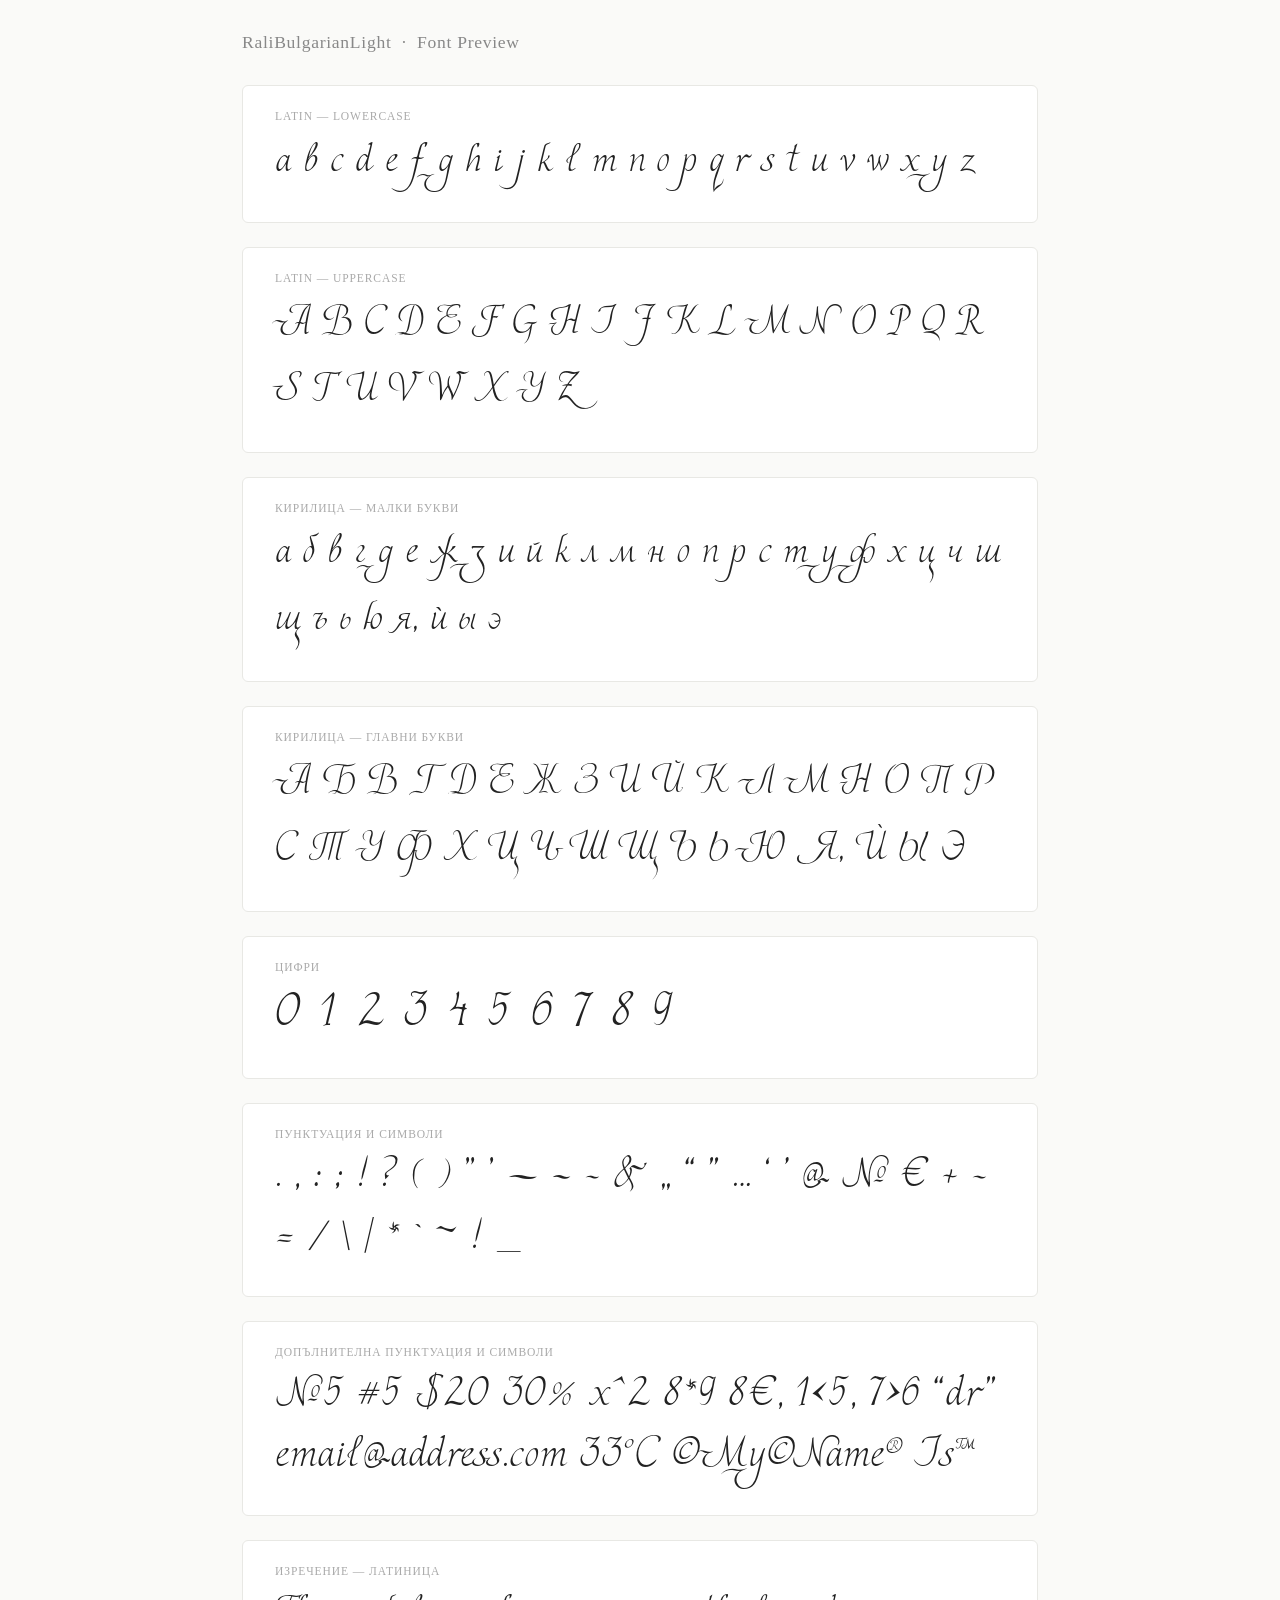
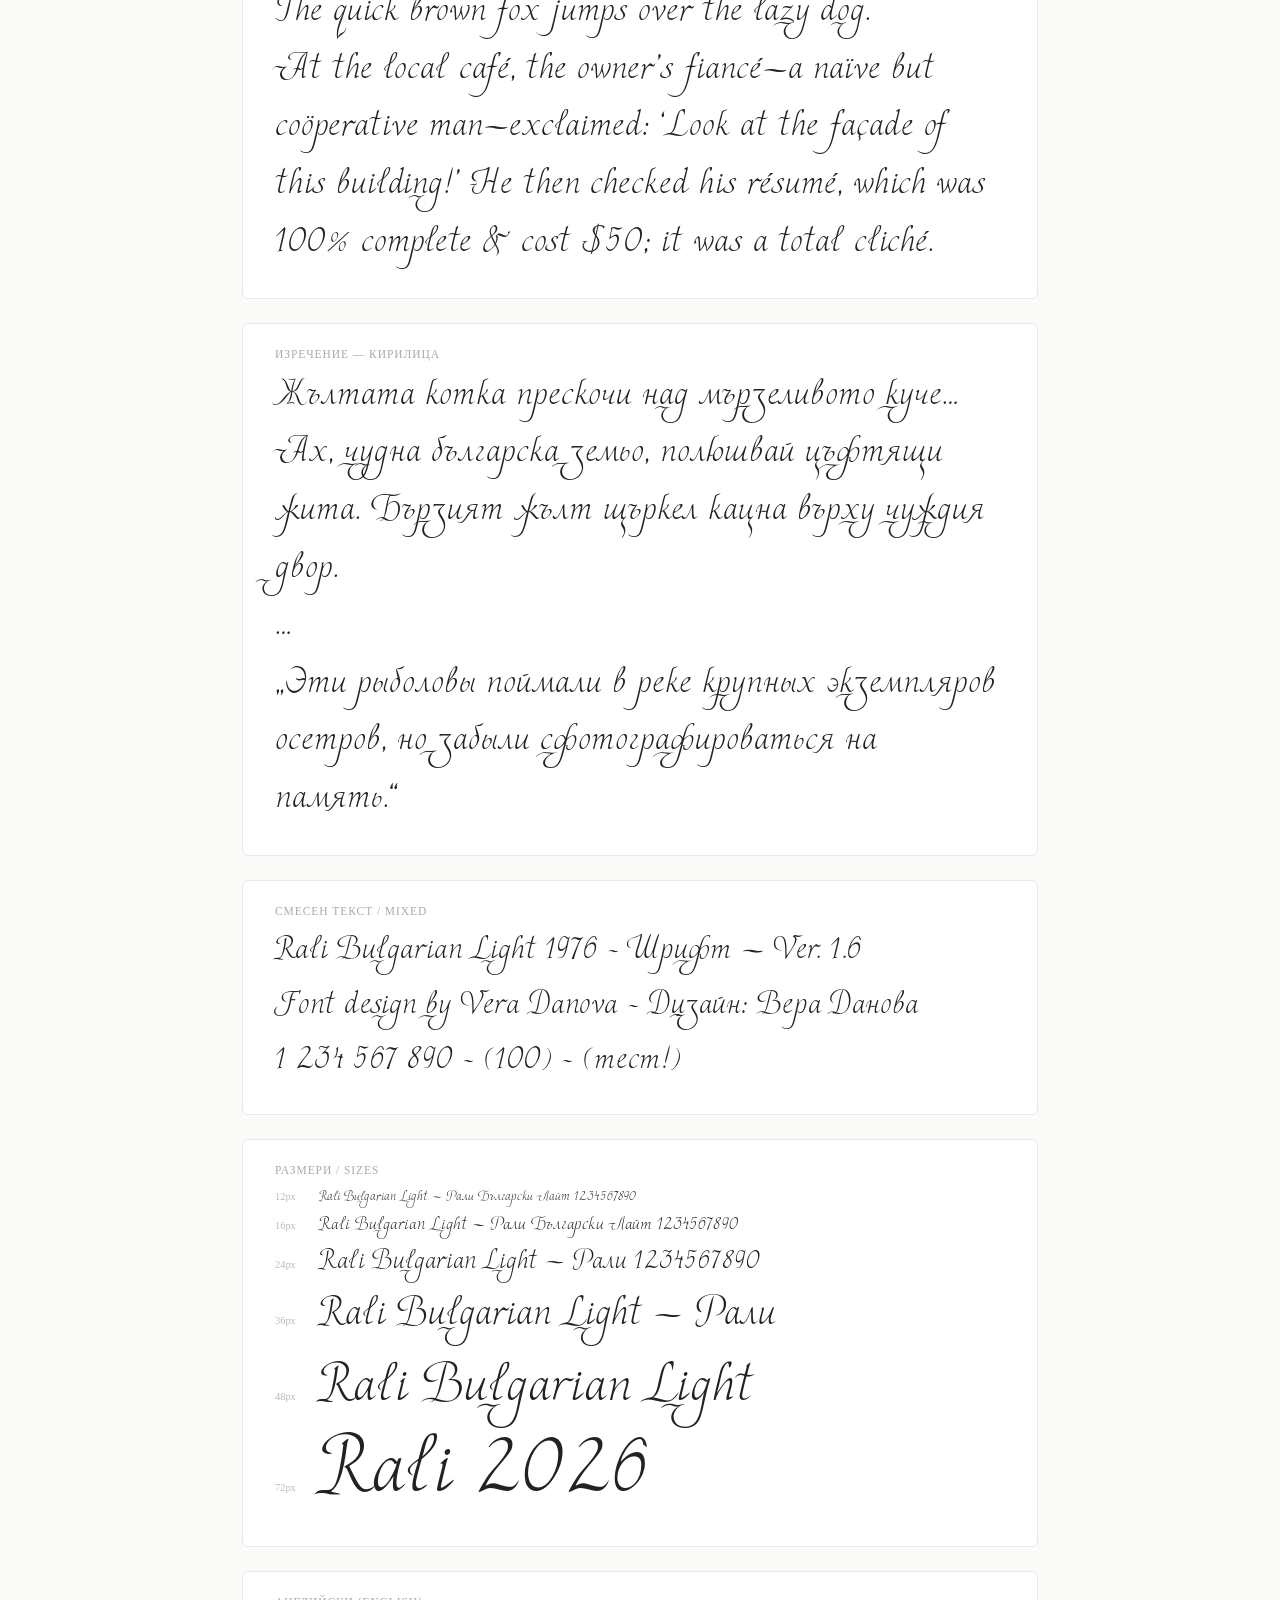
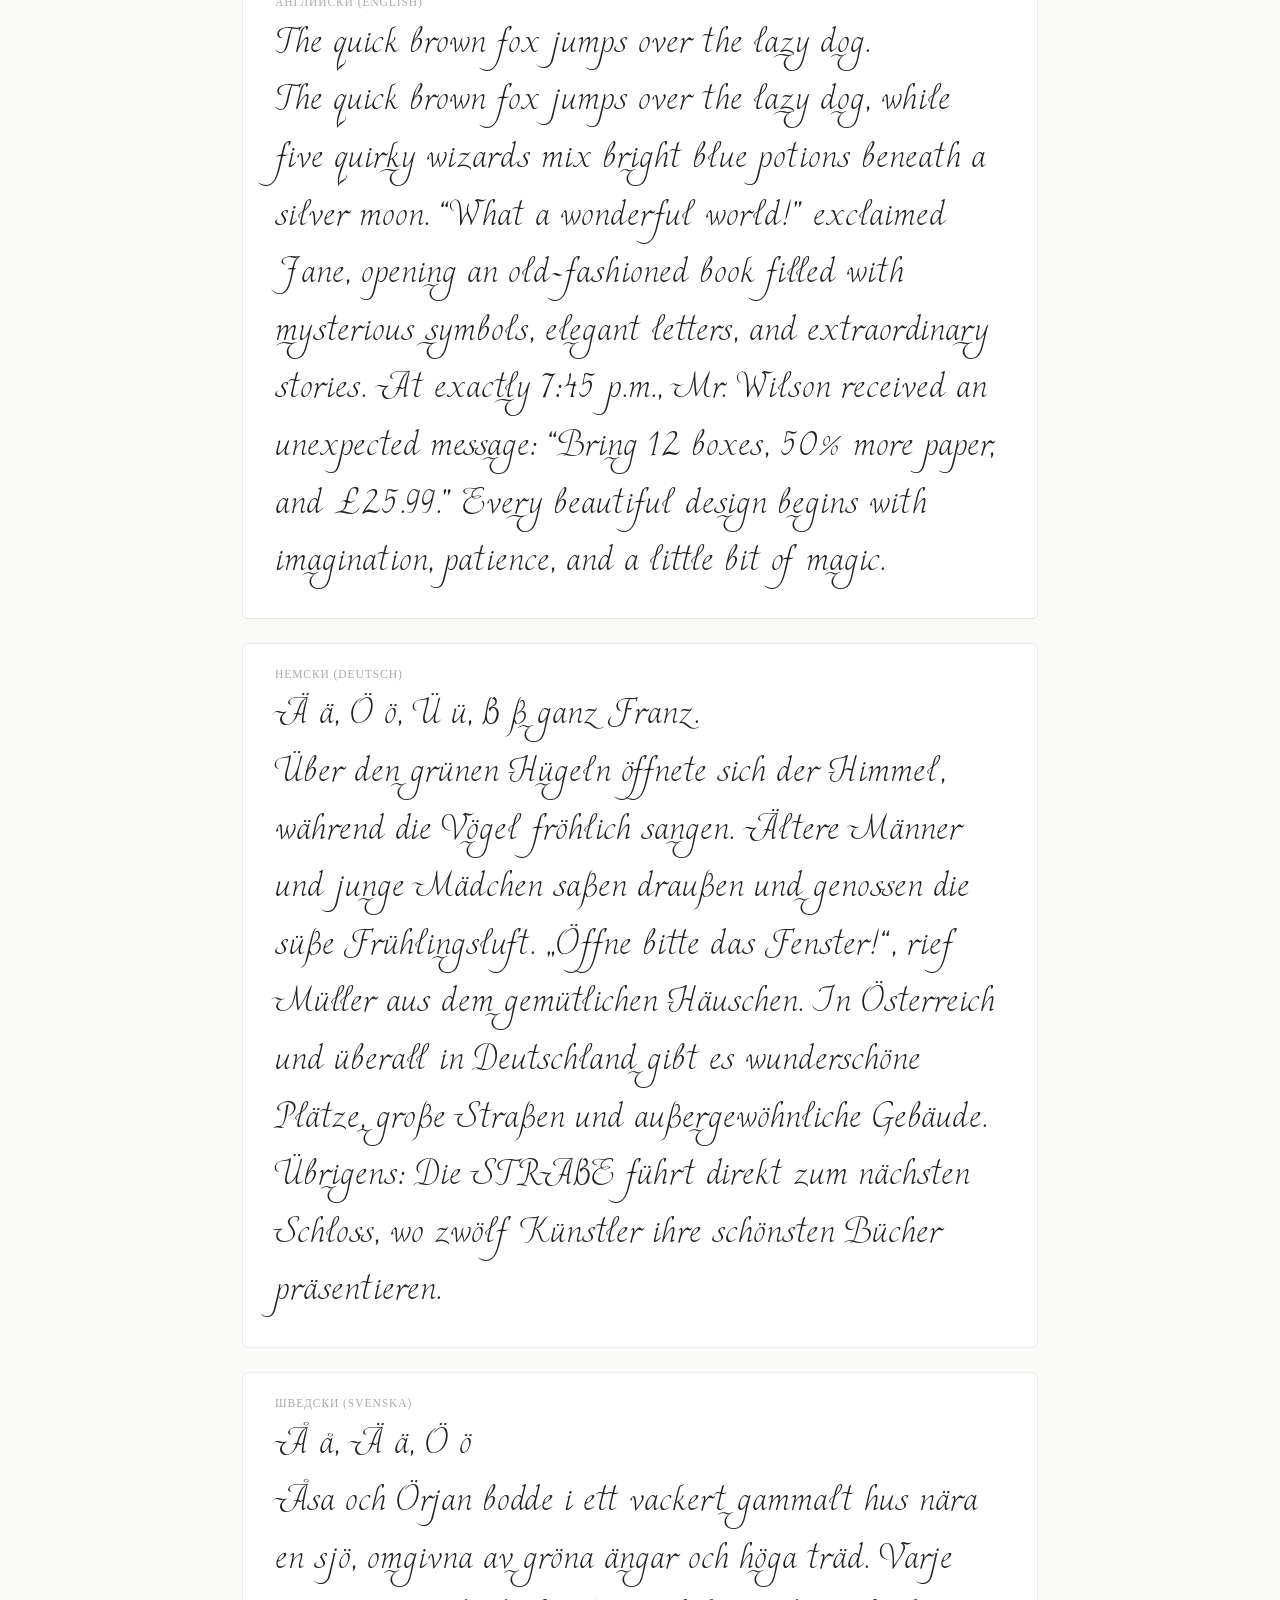
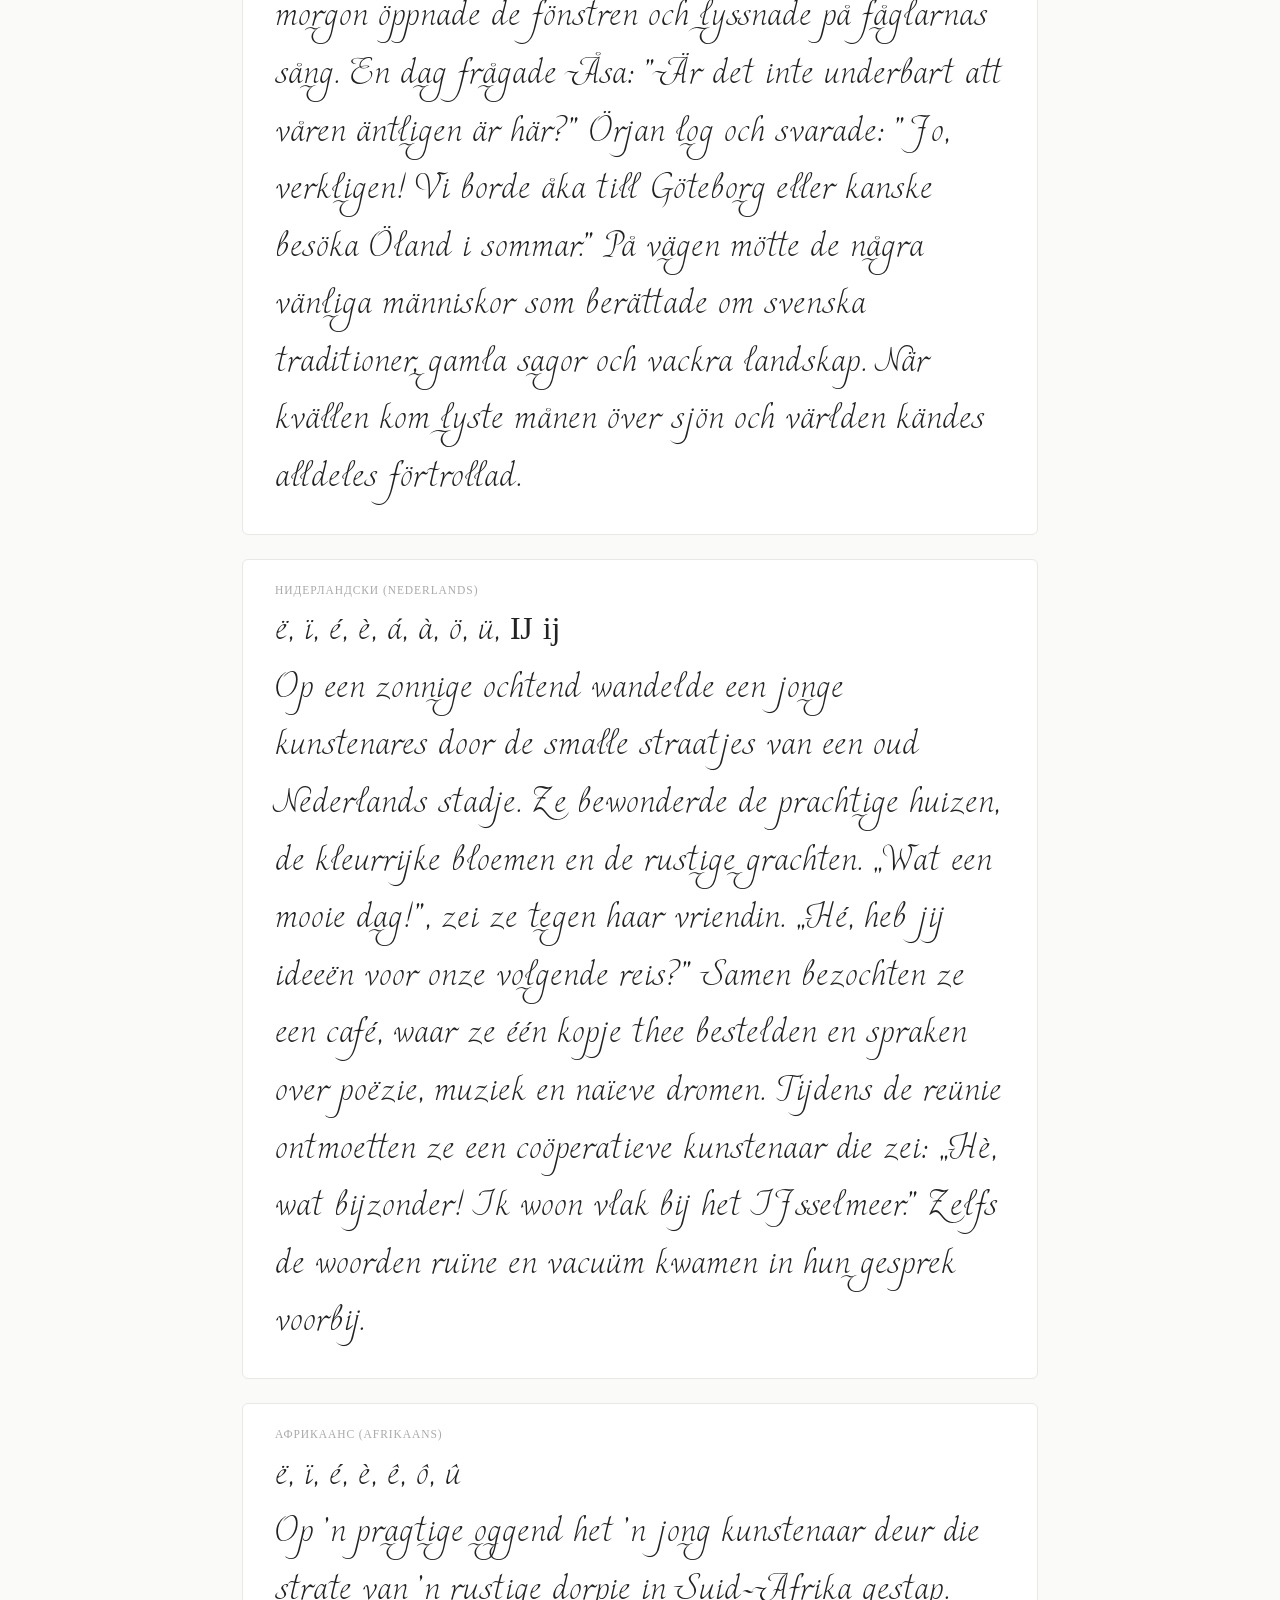
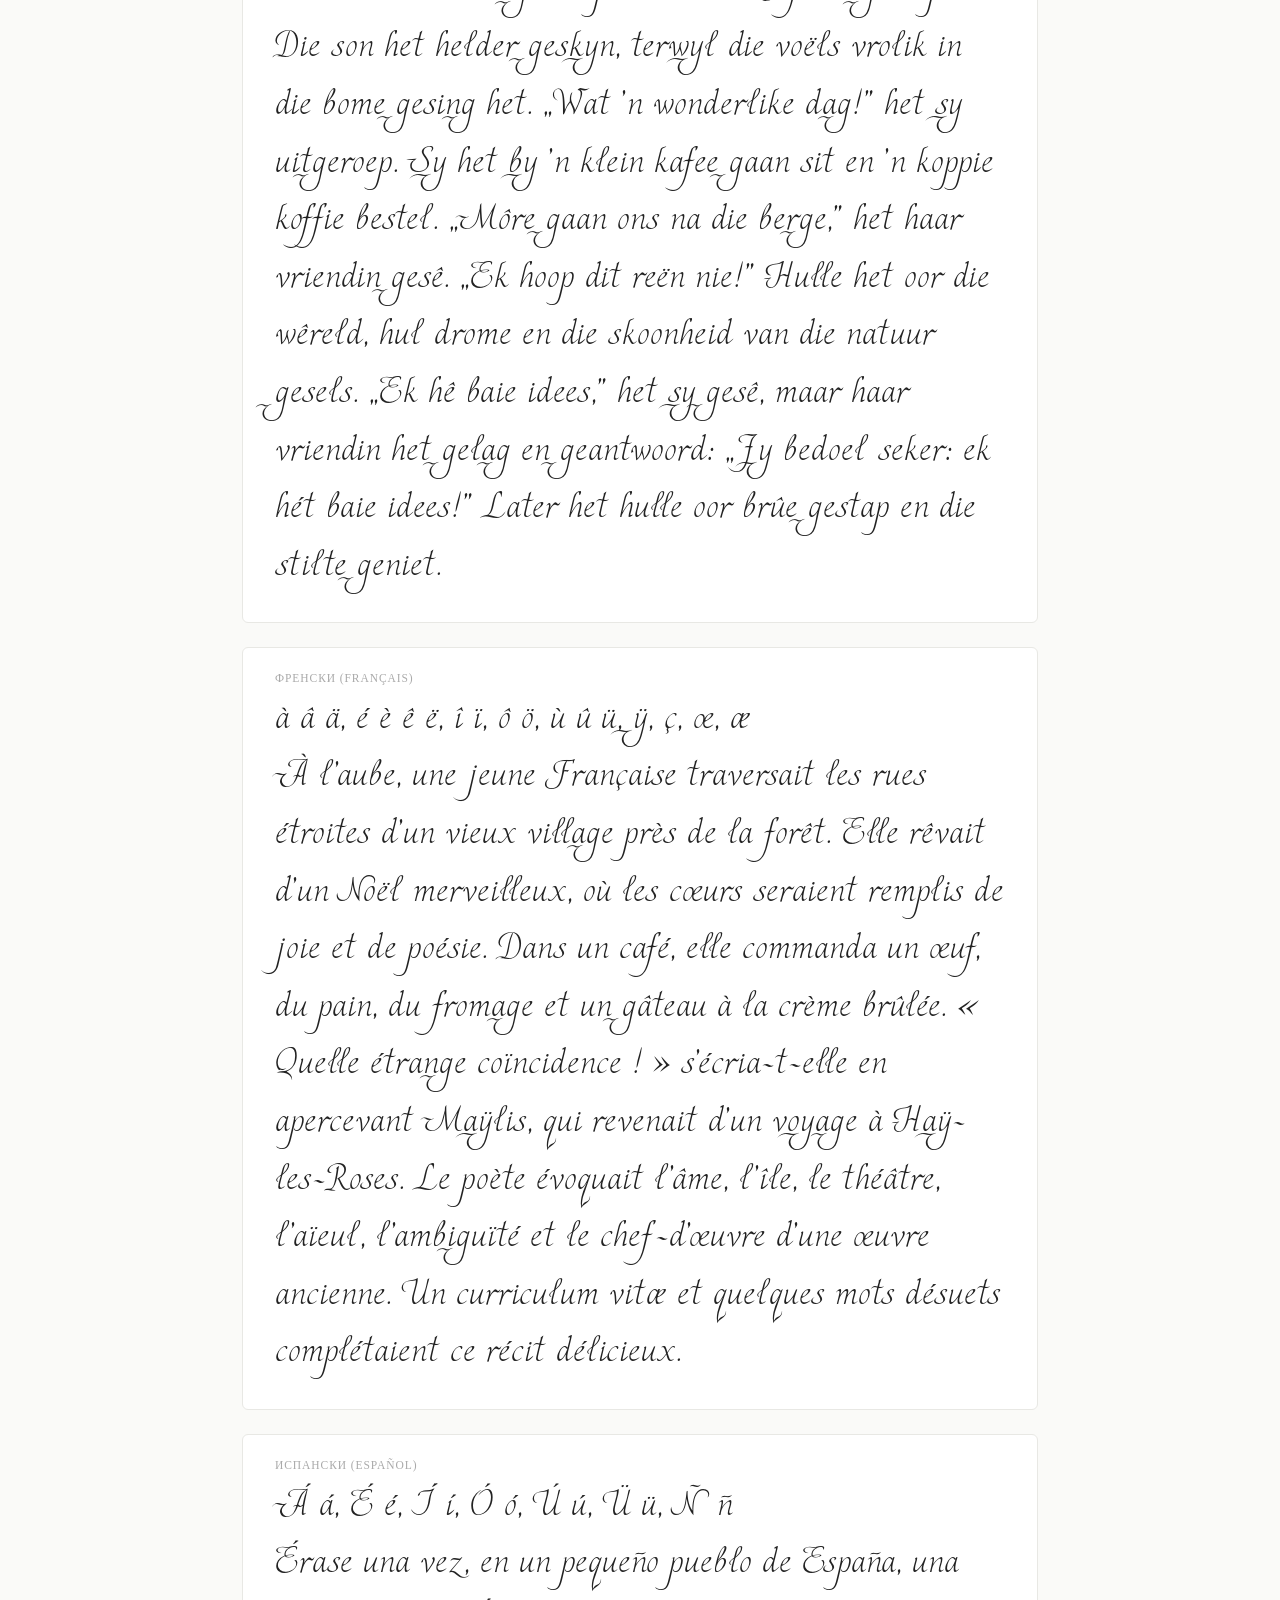
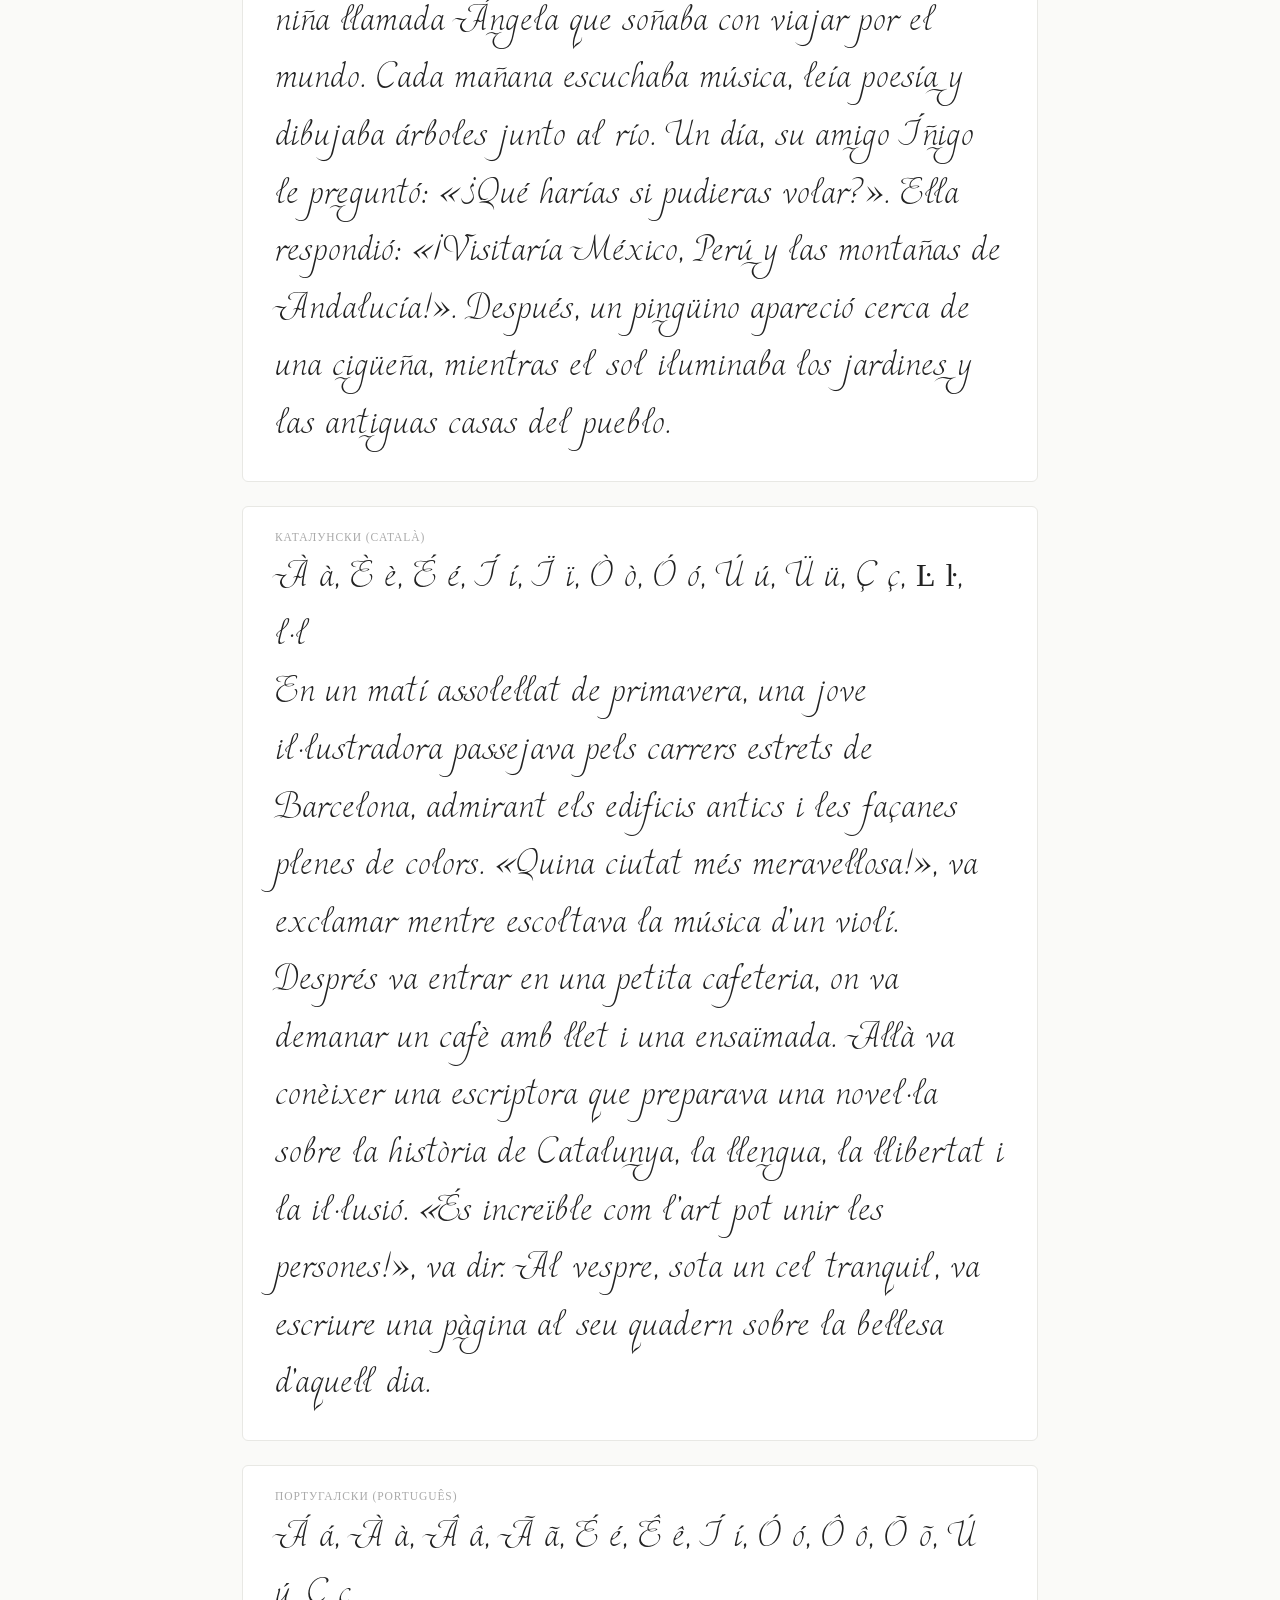
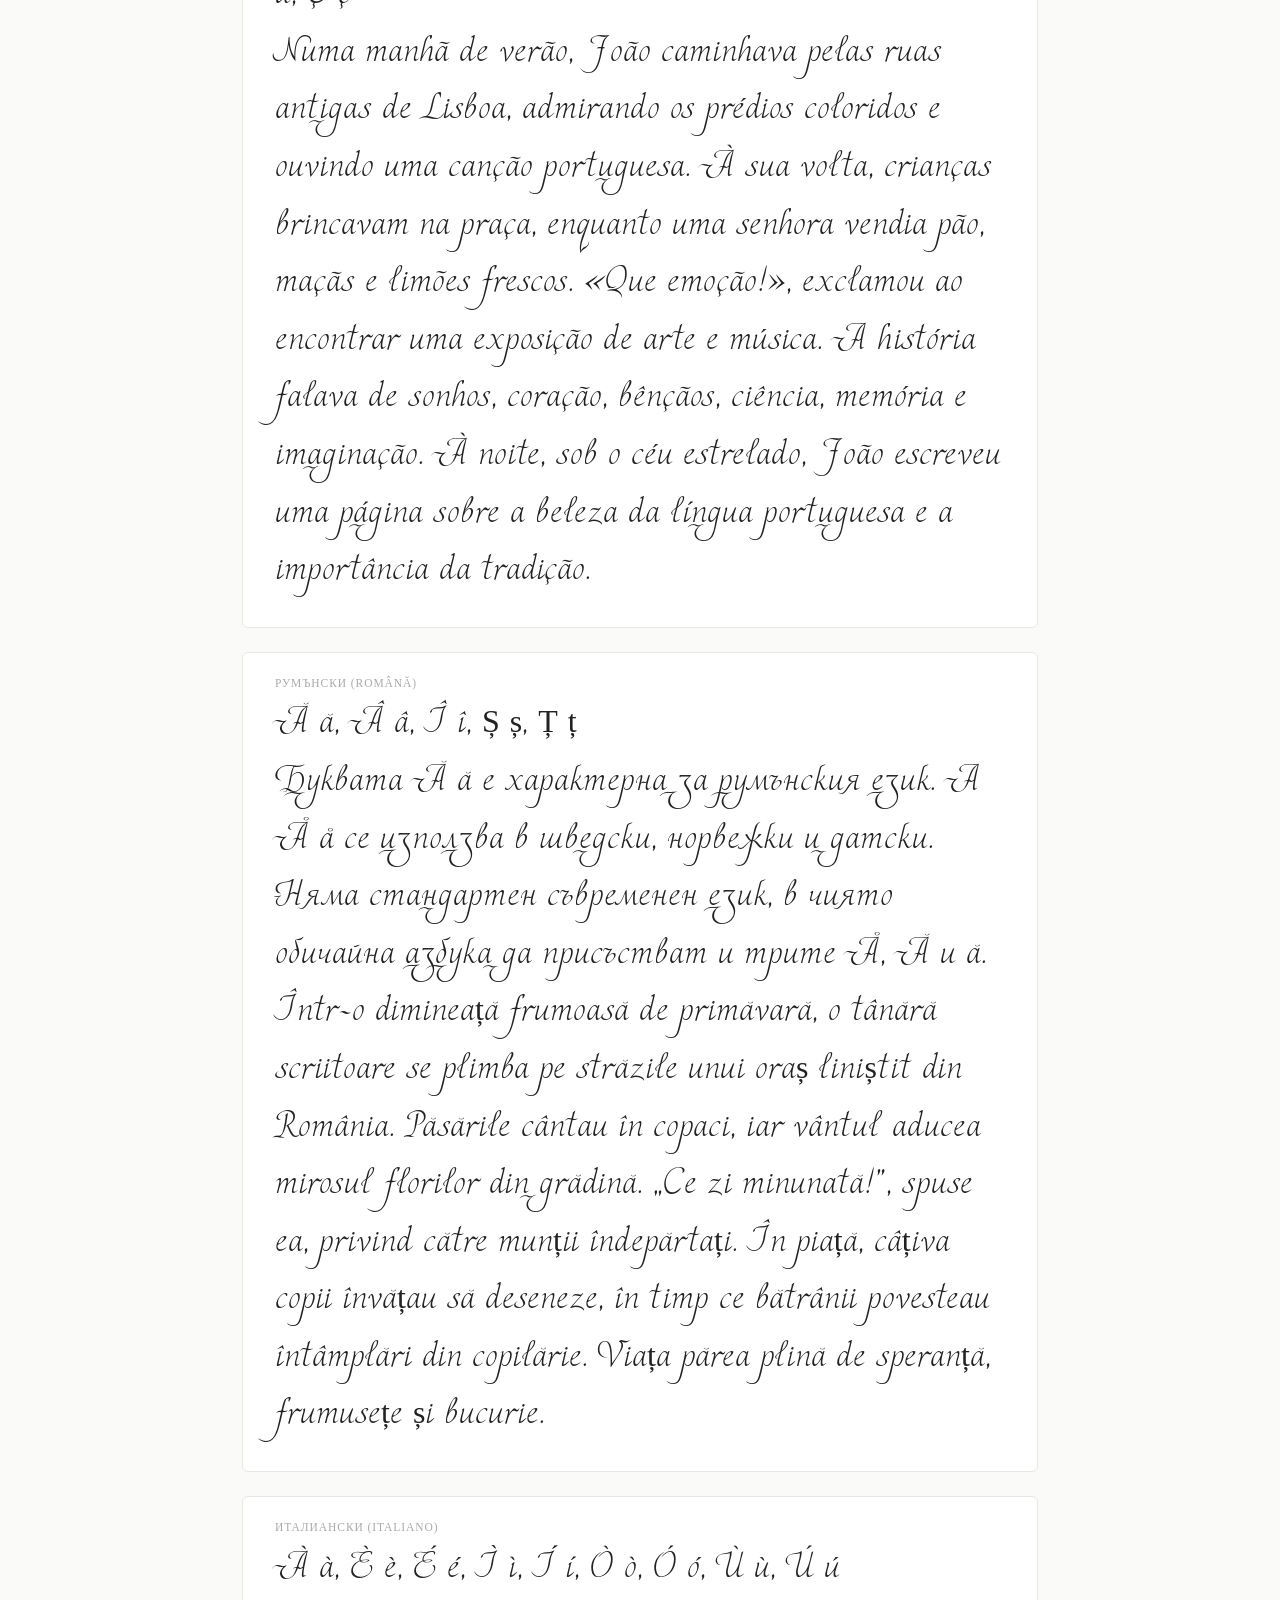
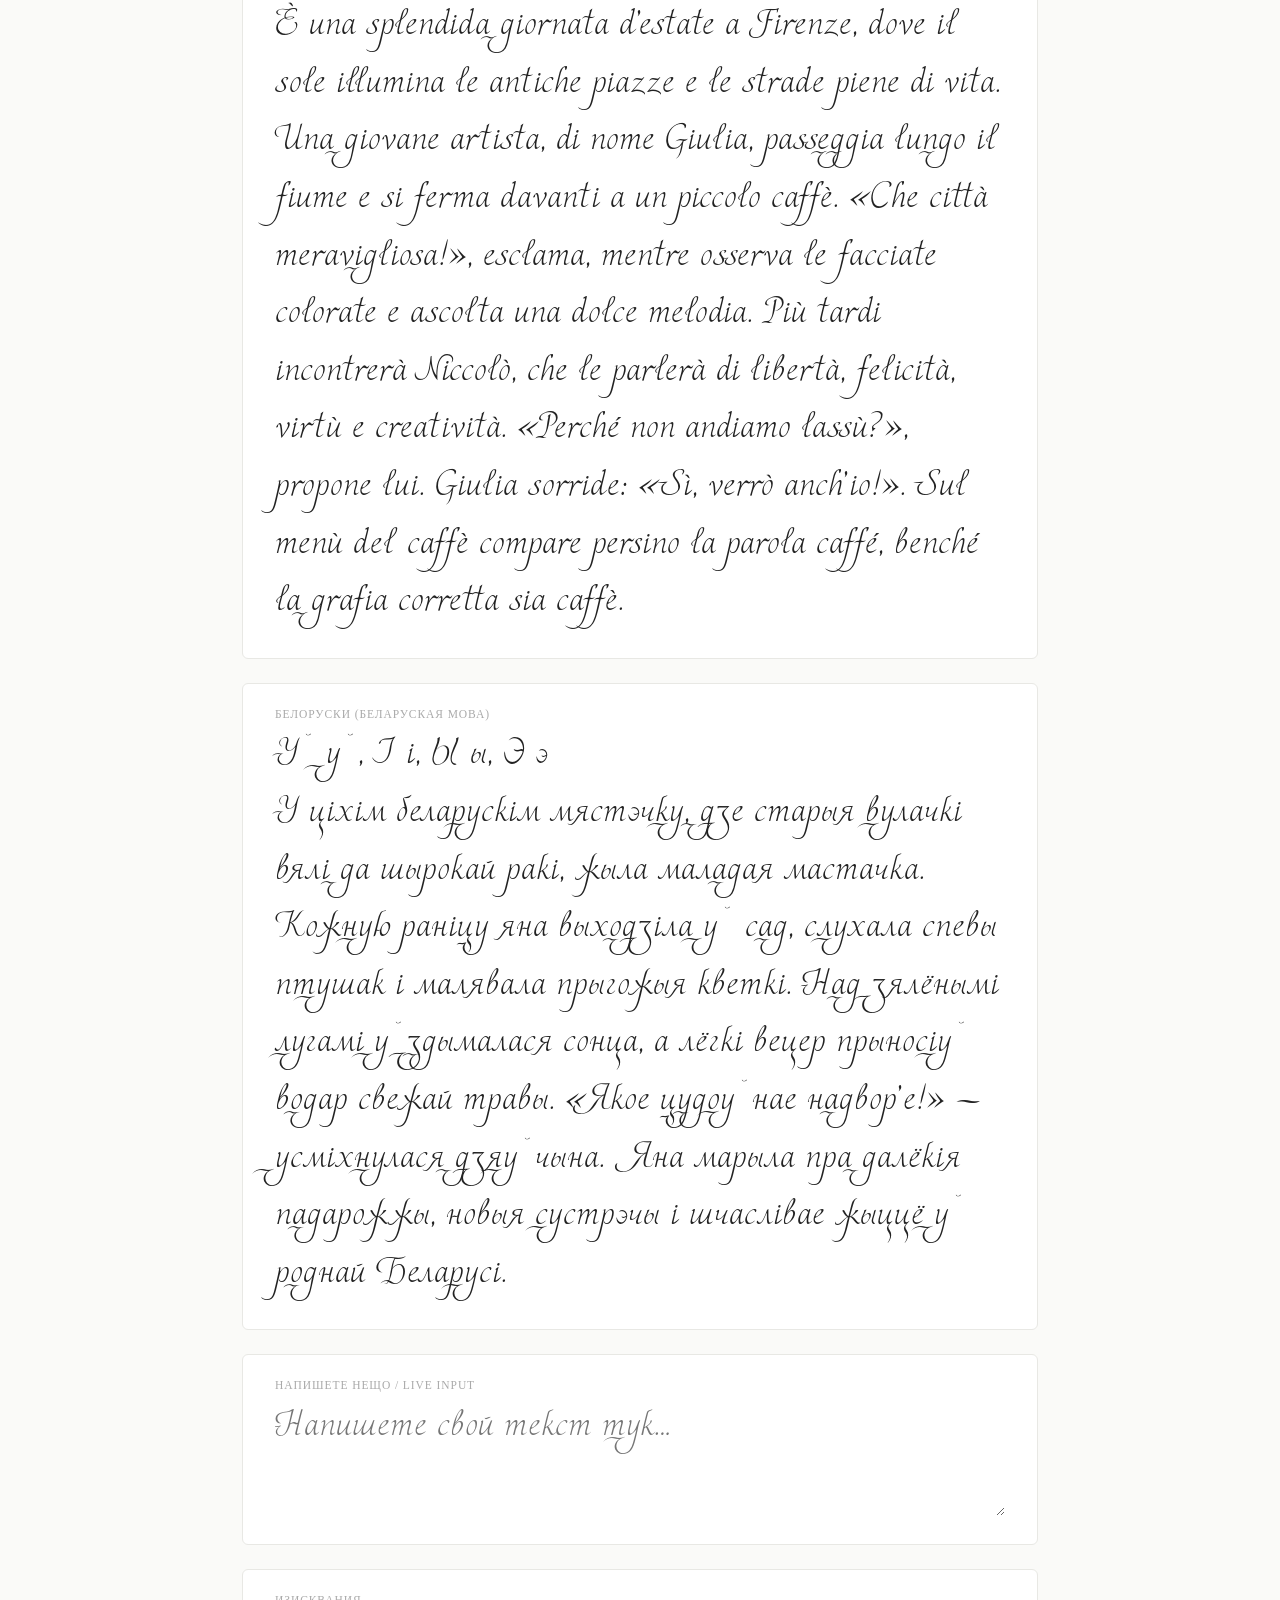
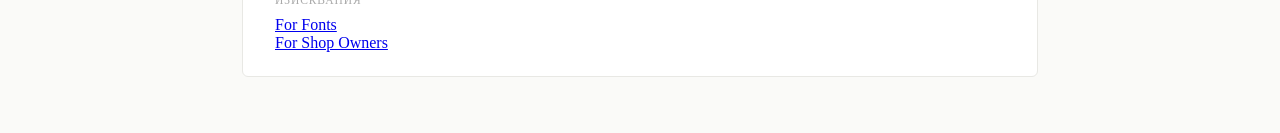
==== commit 9eb0a4d3: "Update index.html" ====
--- a/font-test/index.html
+++ b/font-test/index.html
@@ -285,4 +285,10 @@
 </div>
 
 
+<div class="block">
+  <div class="label">Изисквания</div>
+  <div><a href="https://support.creativemarket.com/hc/en-us/articles/1260803918429-Quality-Guidelines-for-Fonts">For Fonts</a></div>
+  <div><a href="https://support.creativemarket.com/hc/en-us/articles/1260803906370-Shop-Owner-Upload-Guidelines">For Shop Owners</a></div>
+</div>
+
 </body></html>
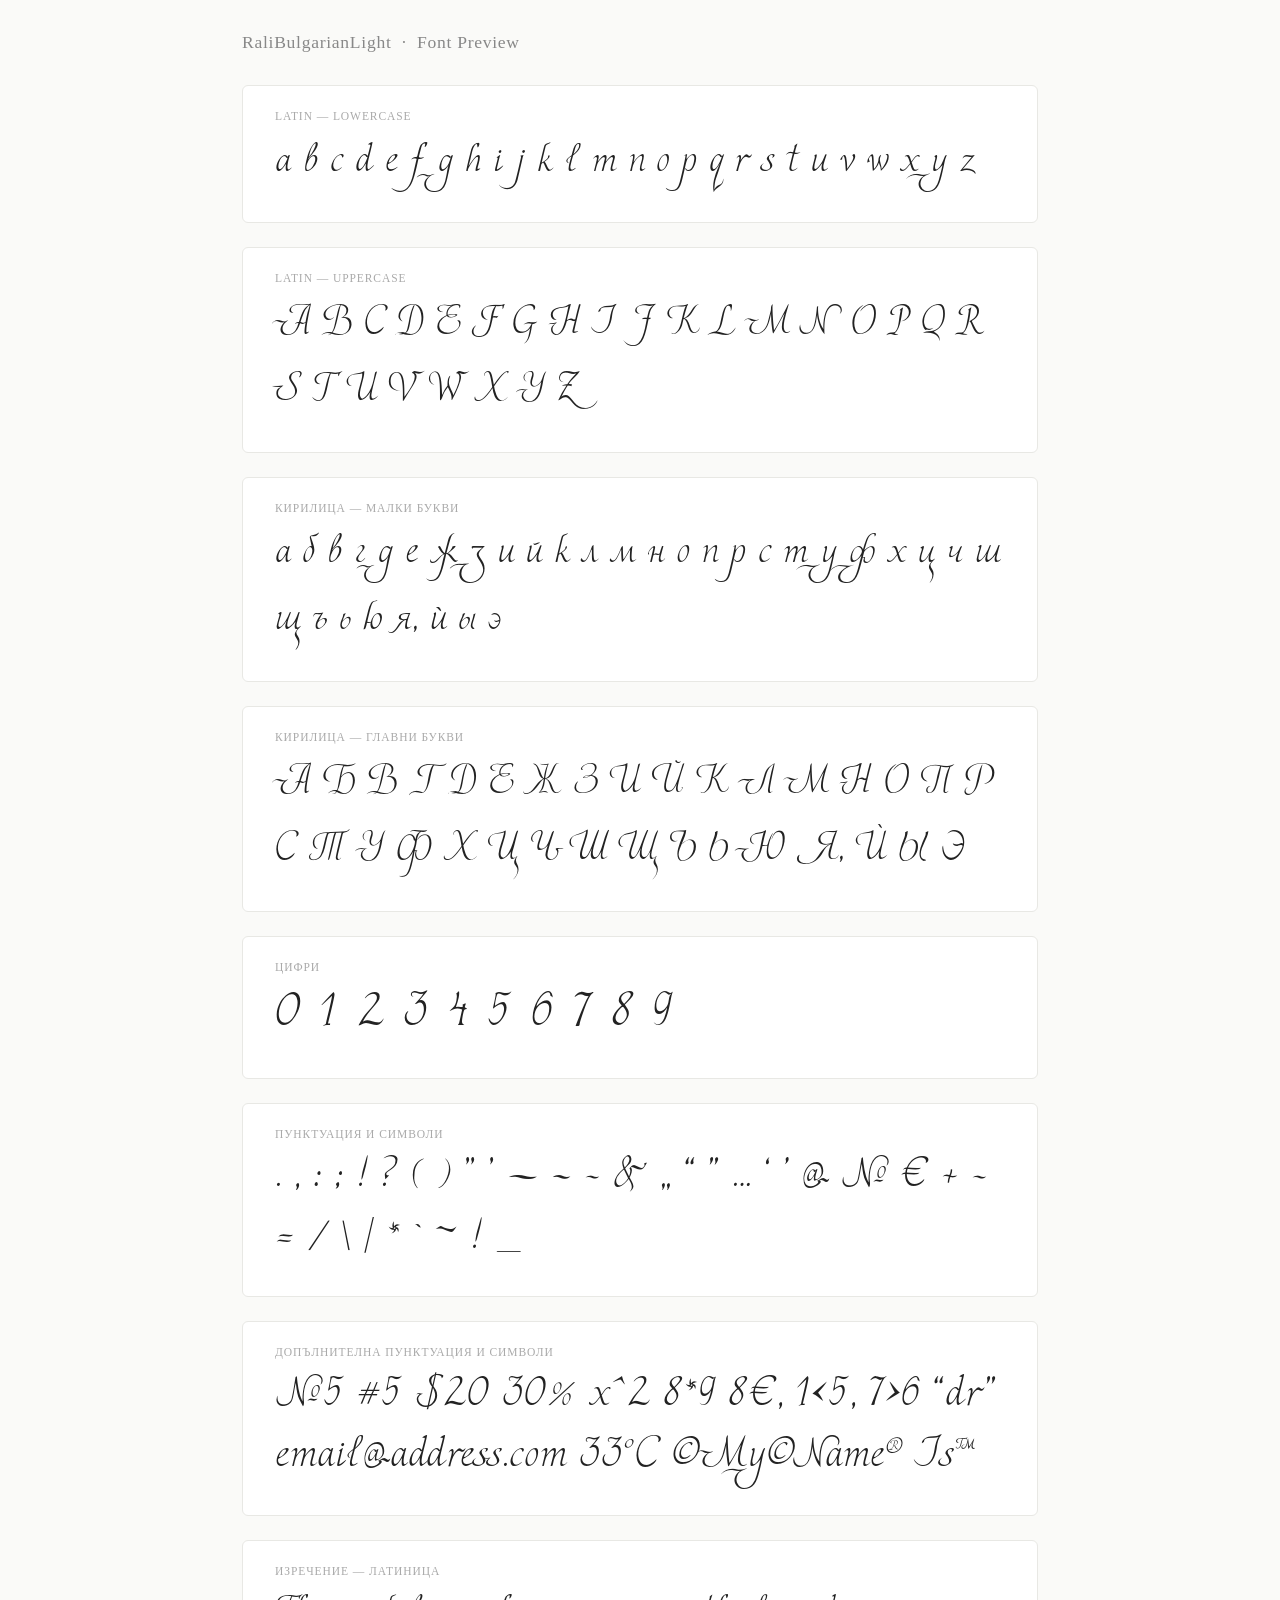
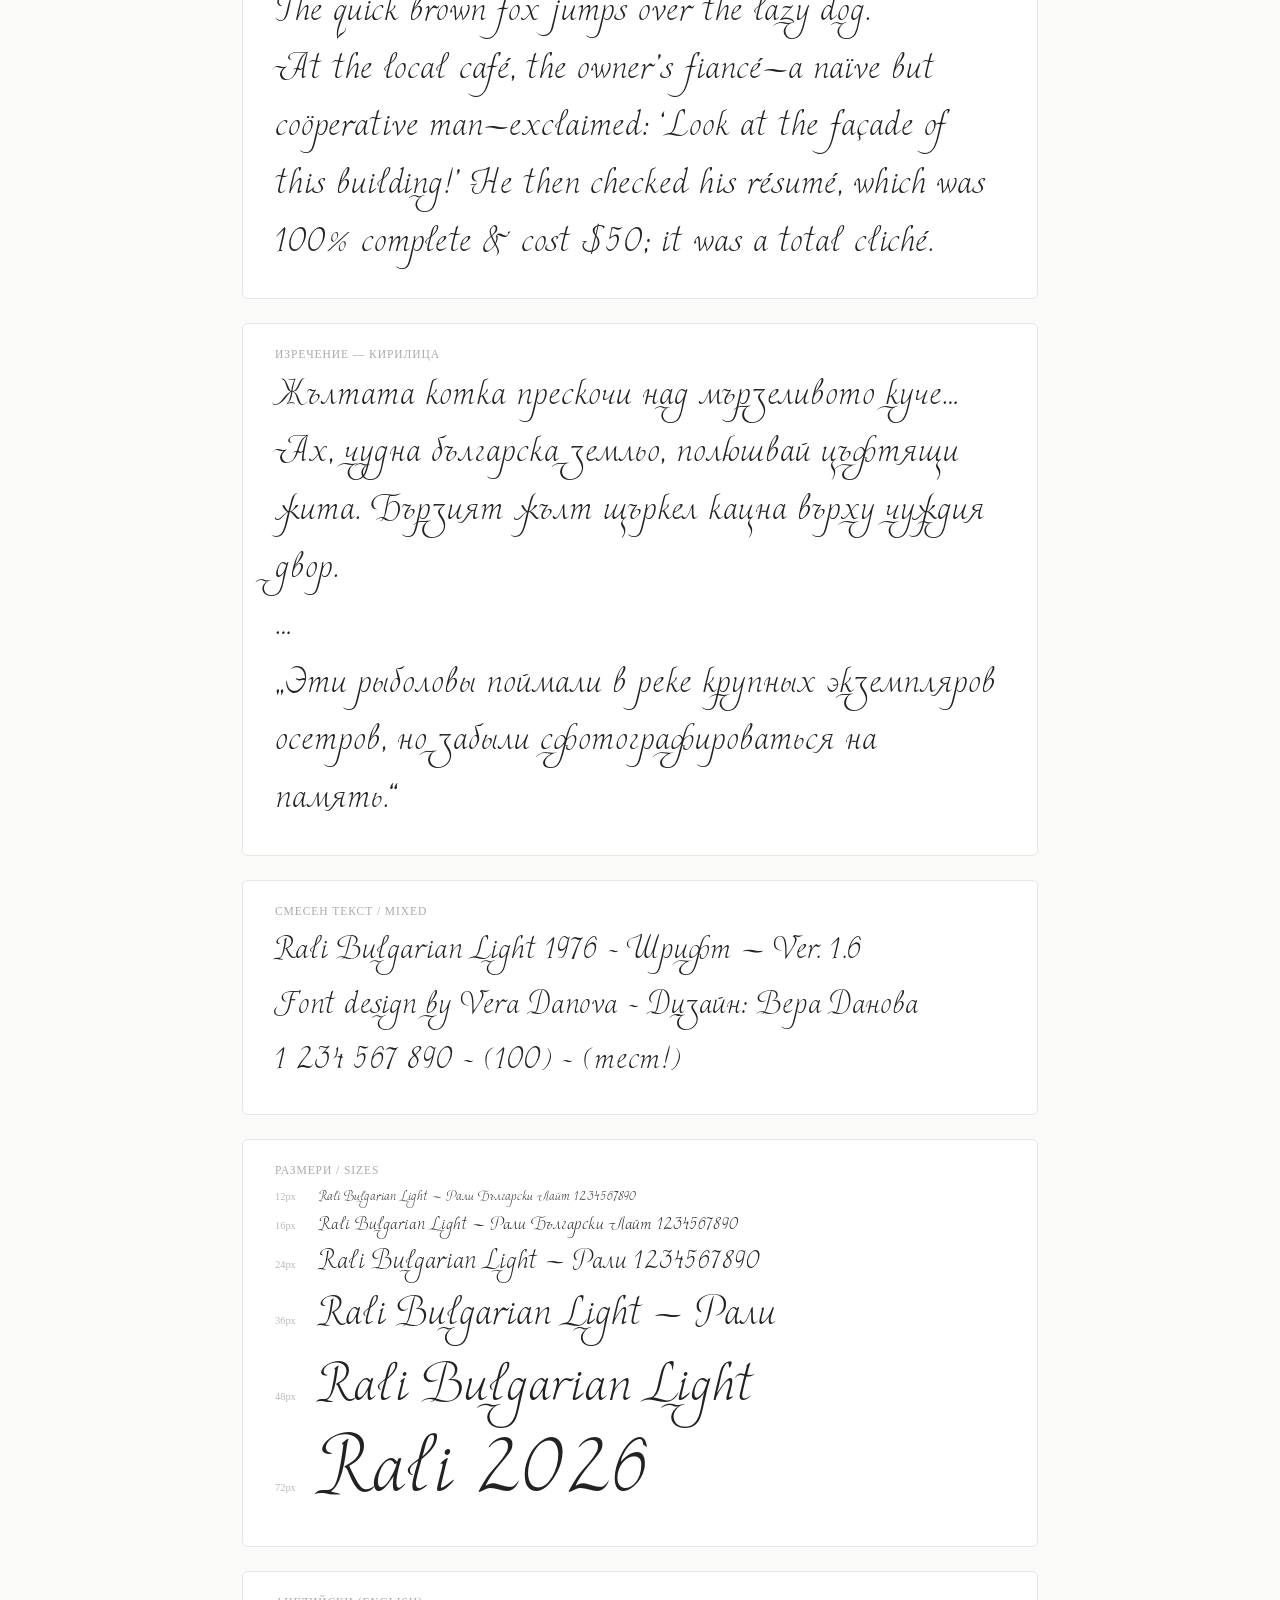
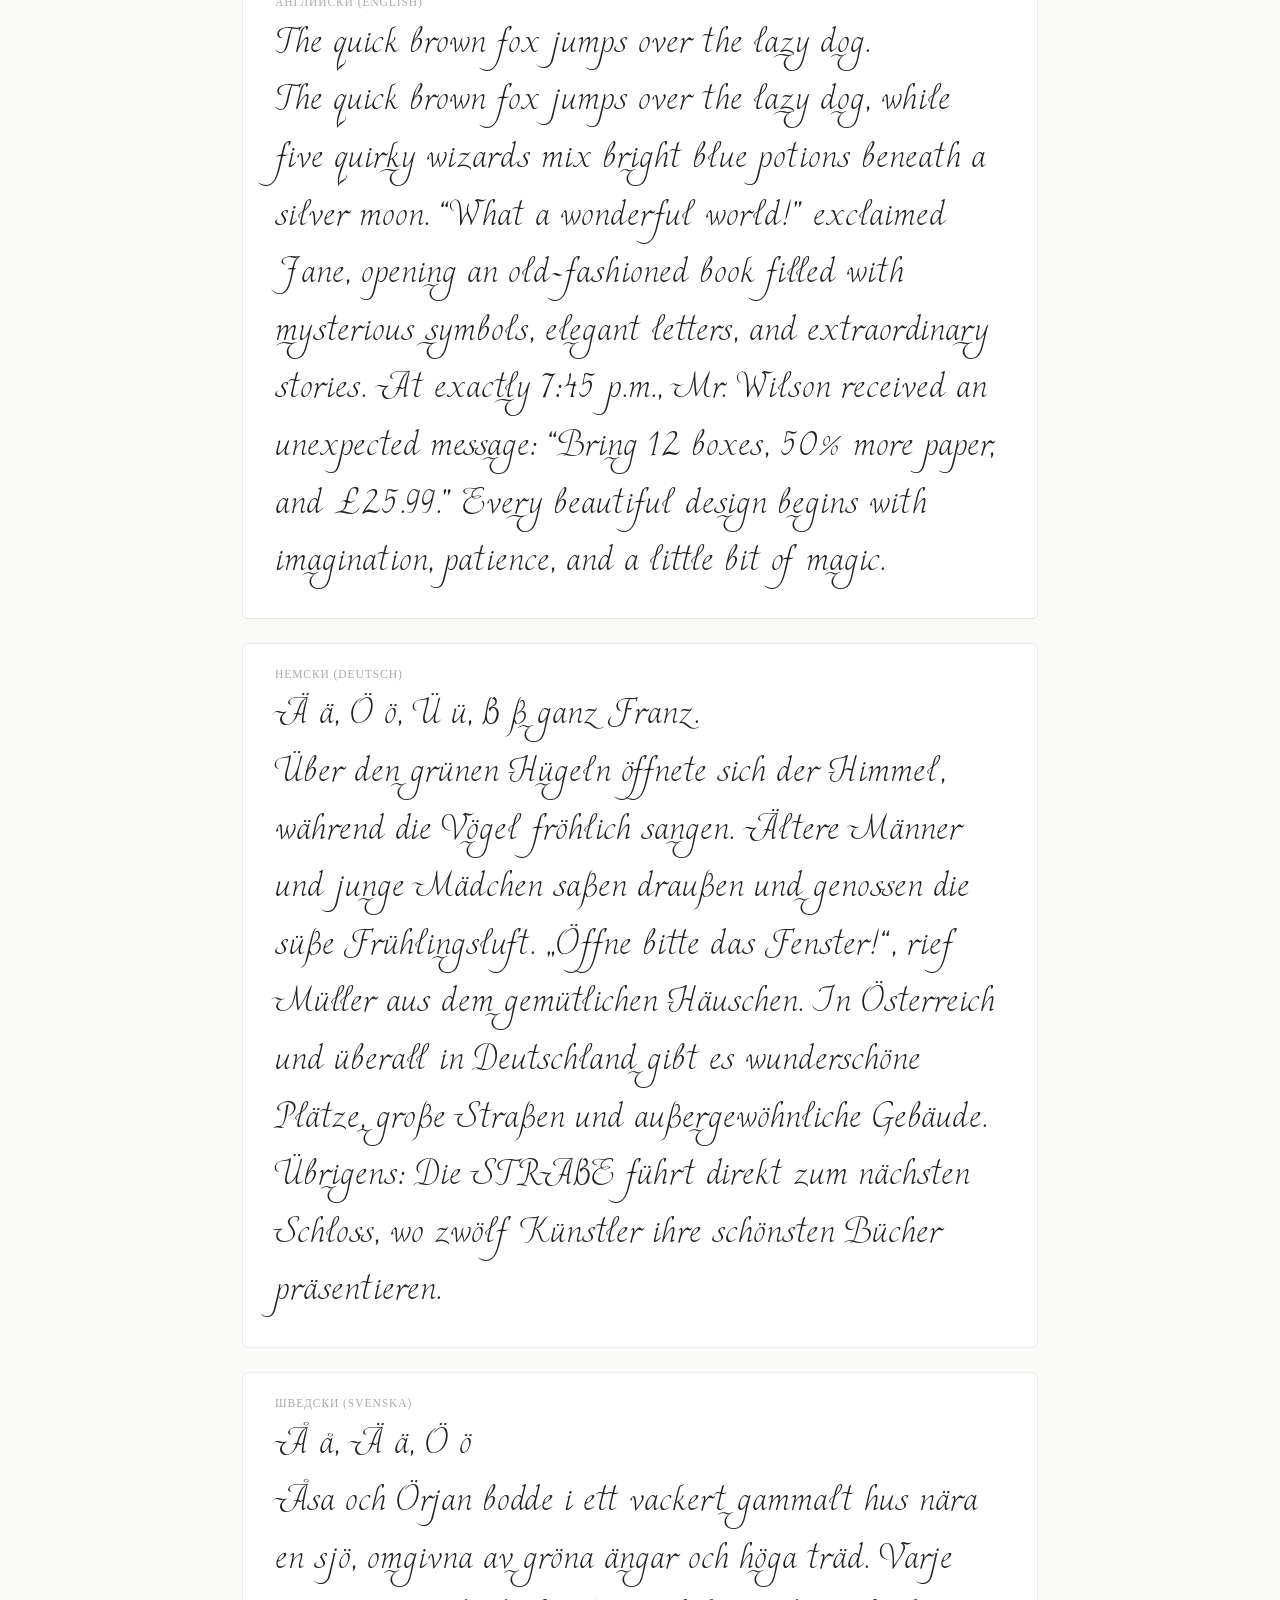
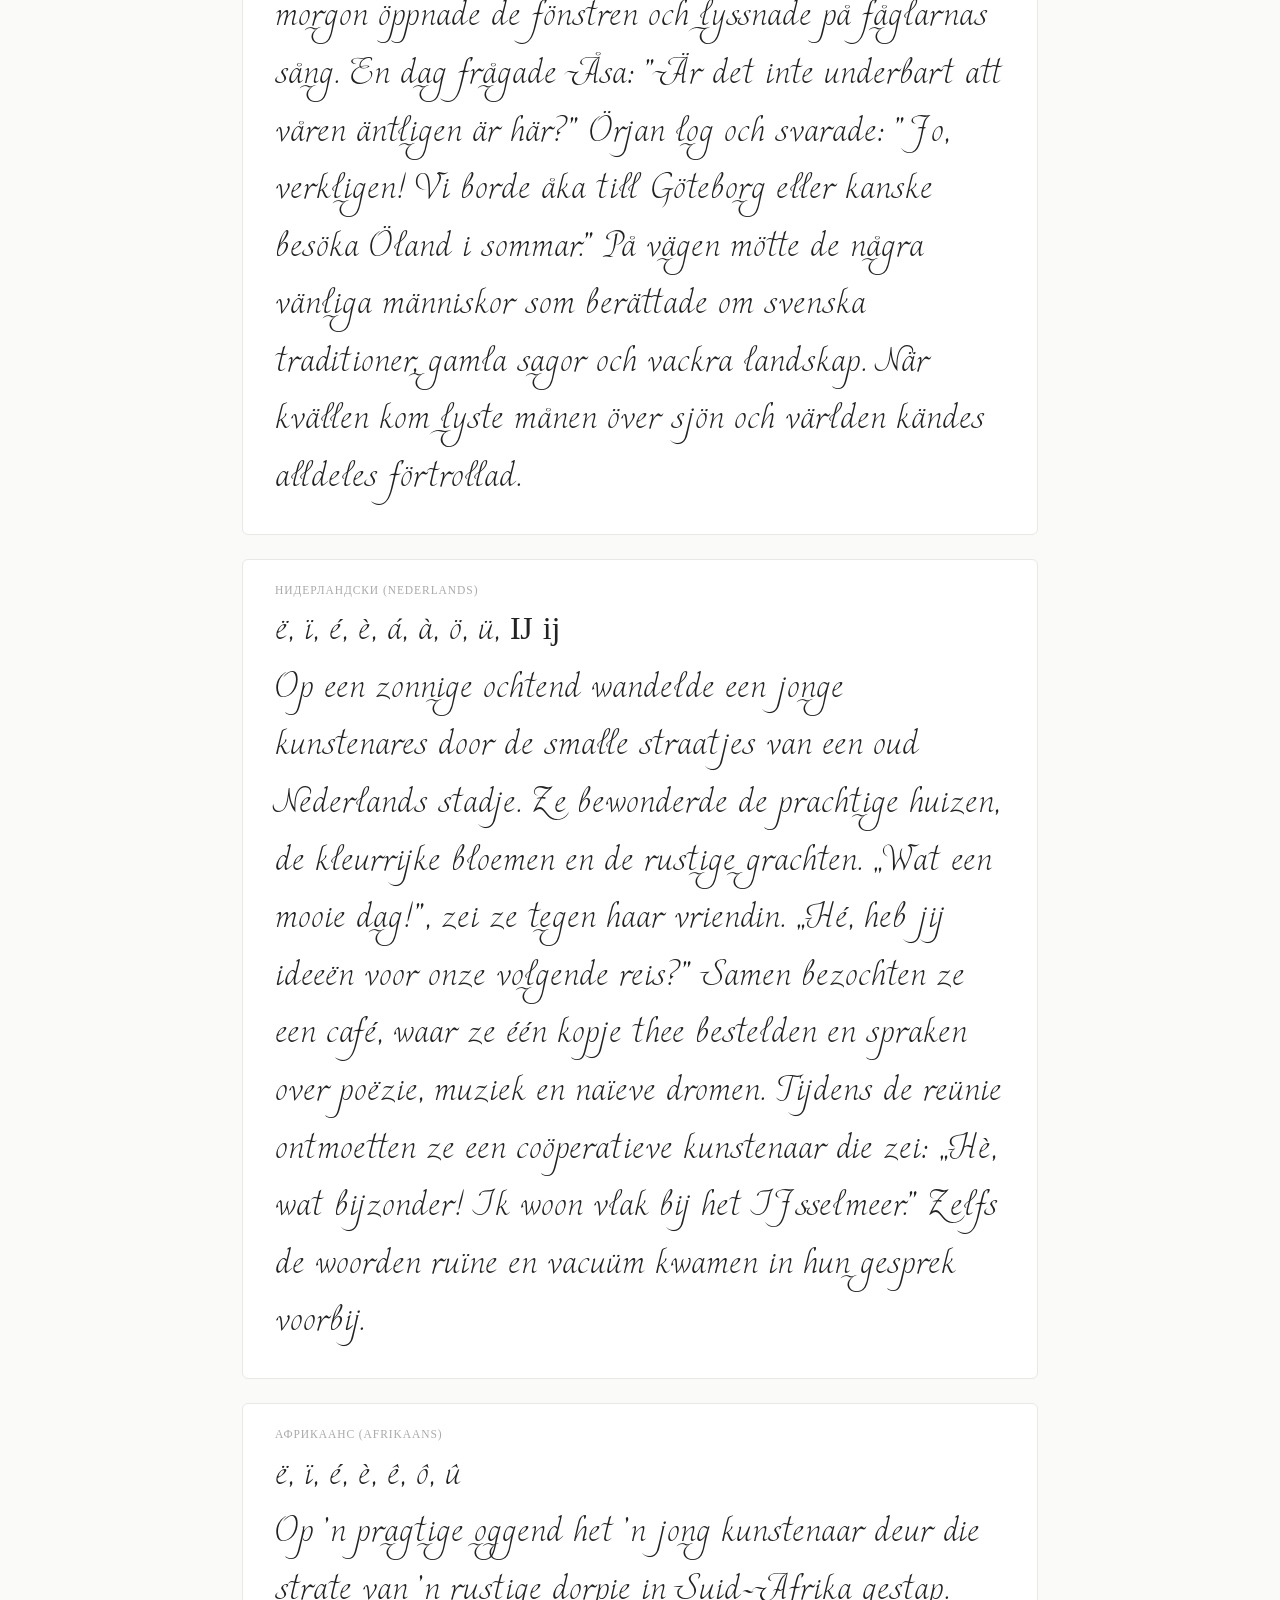
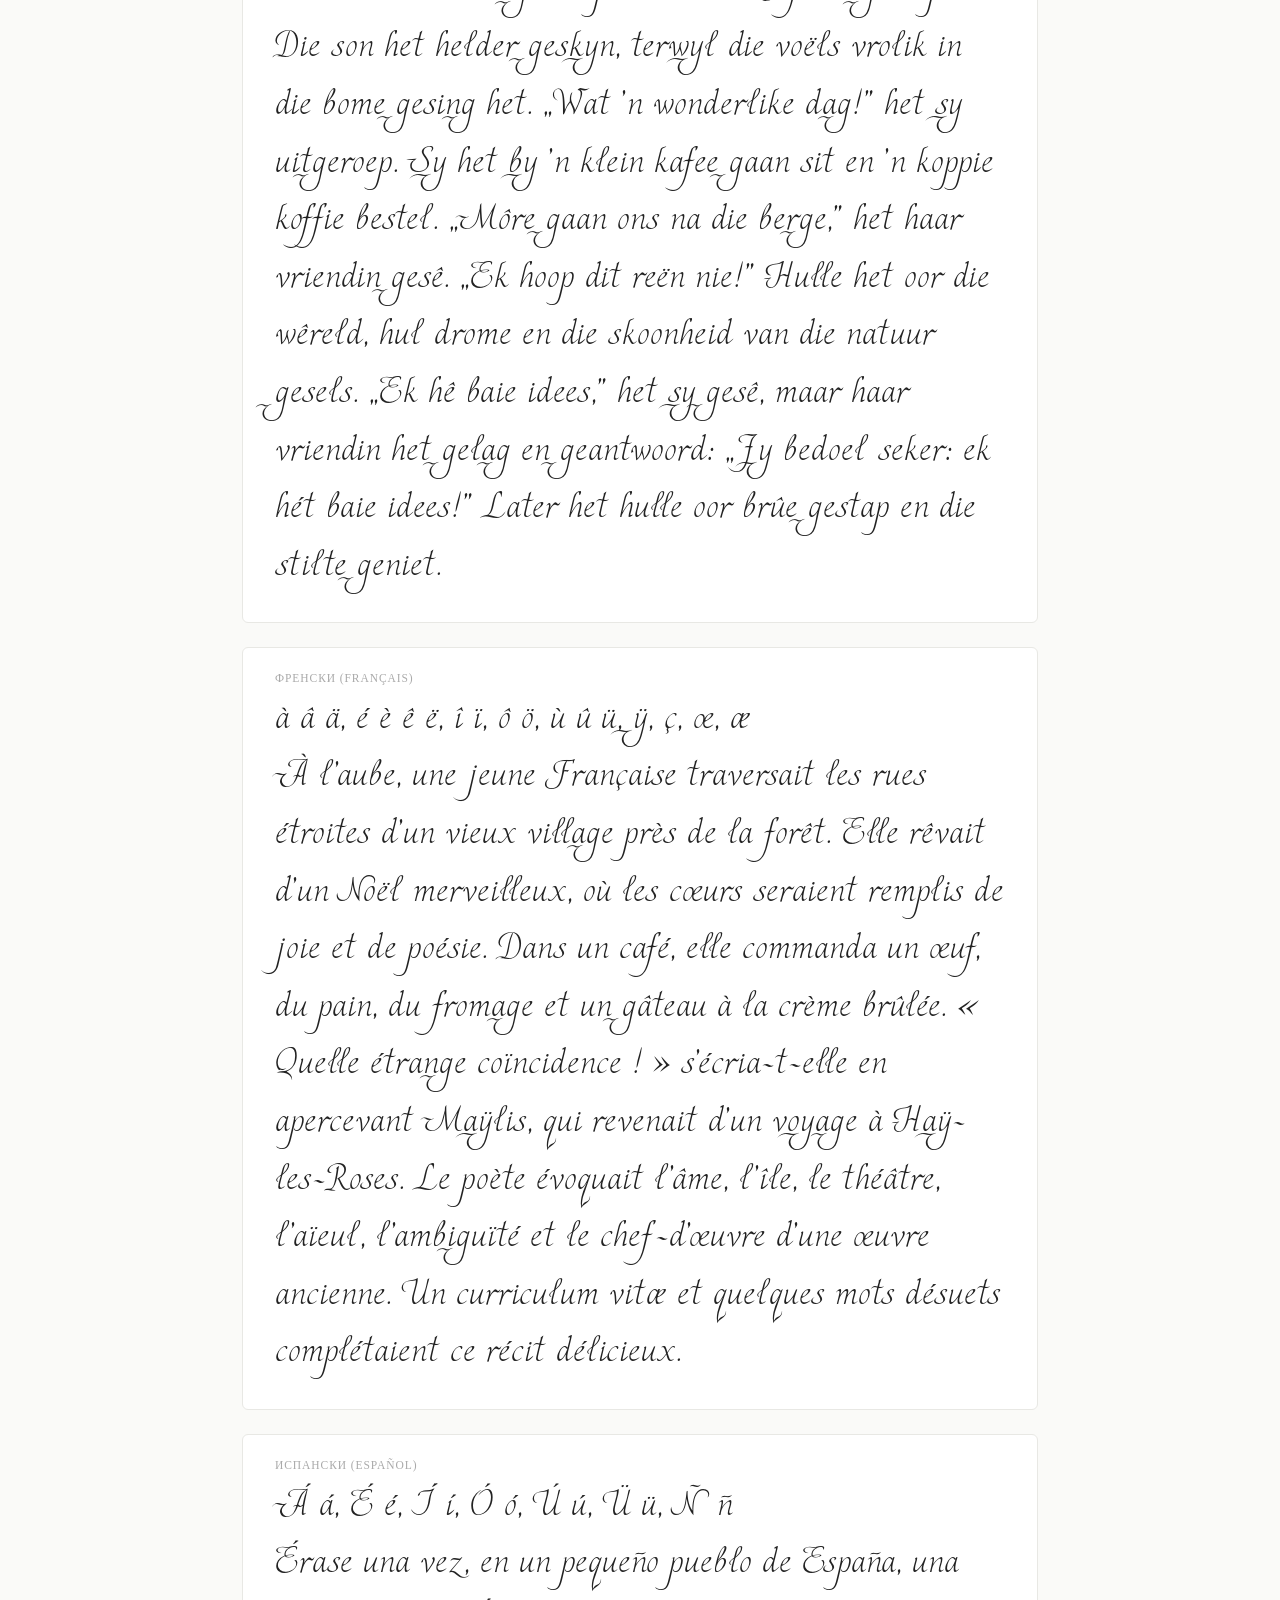
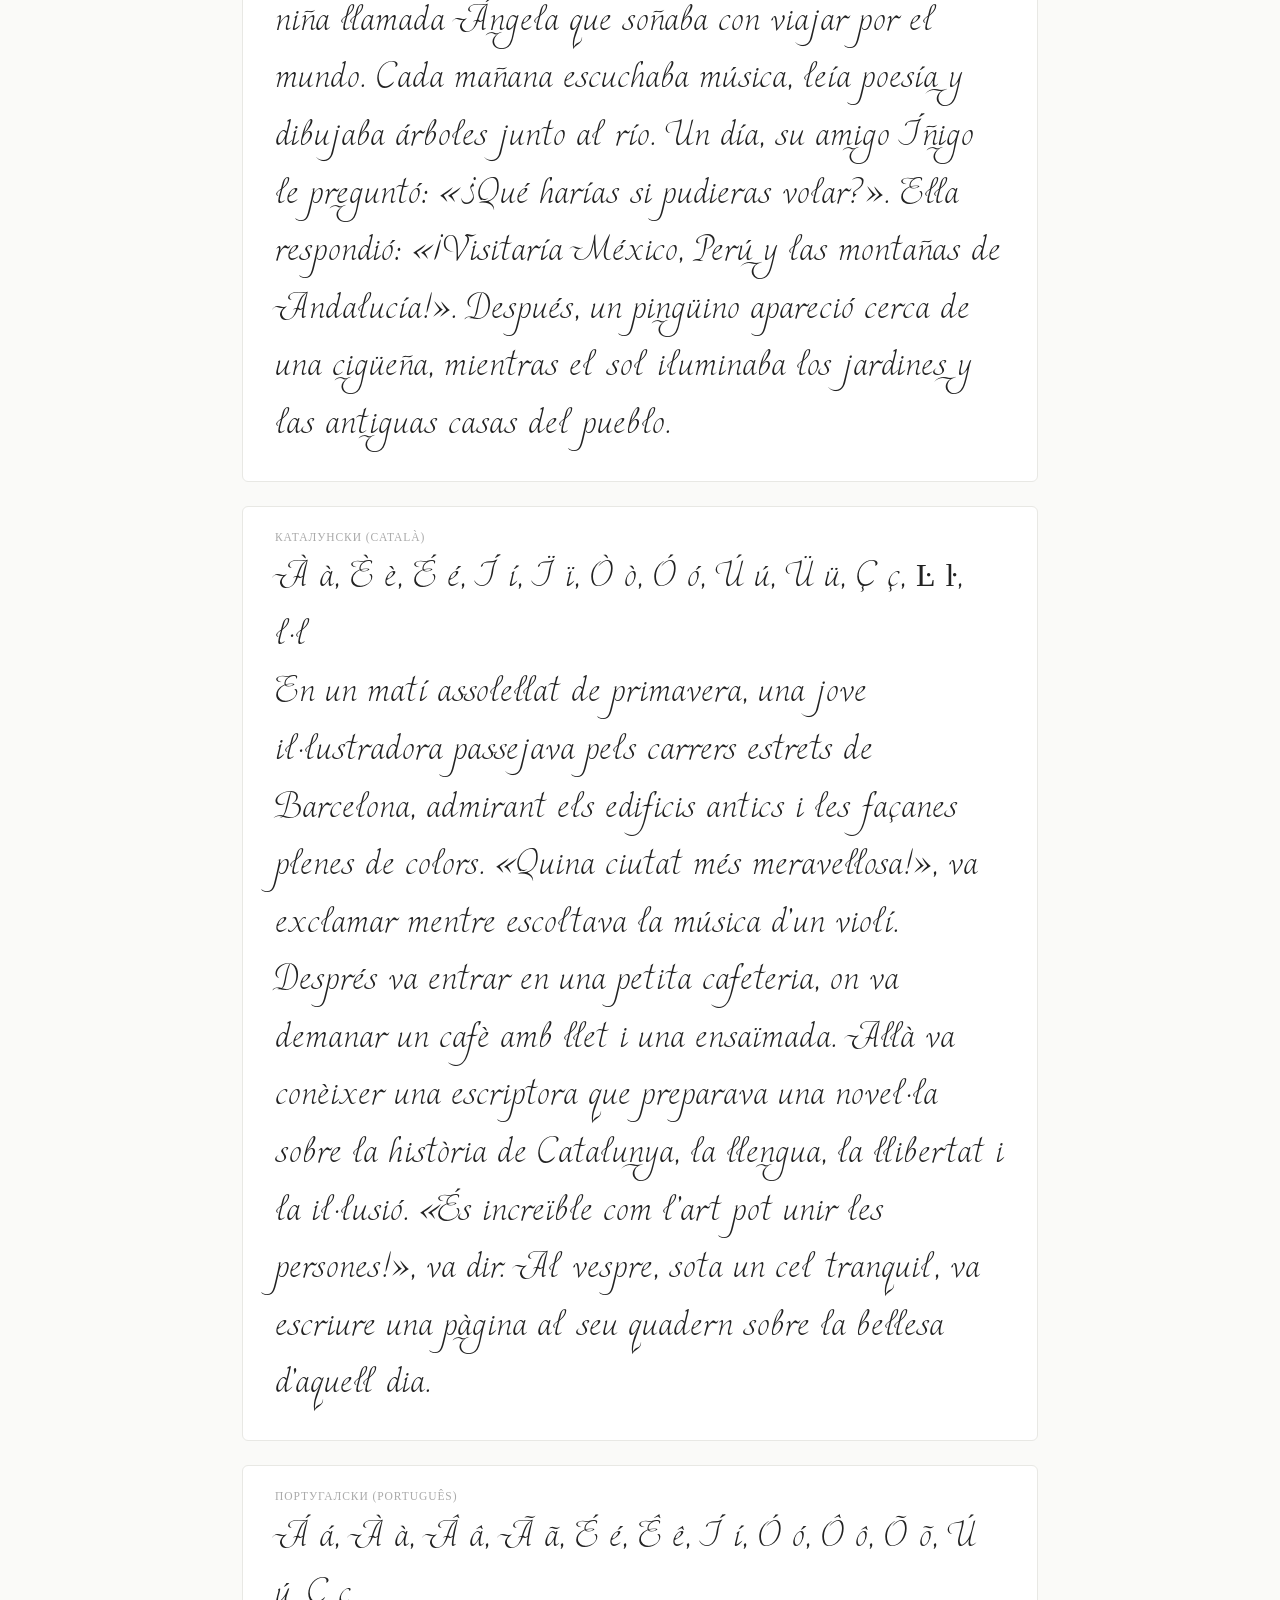
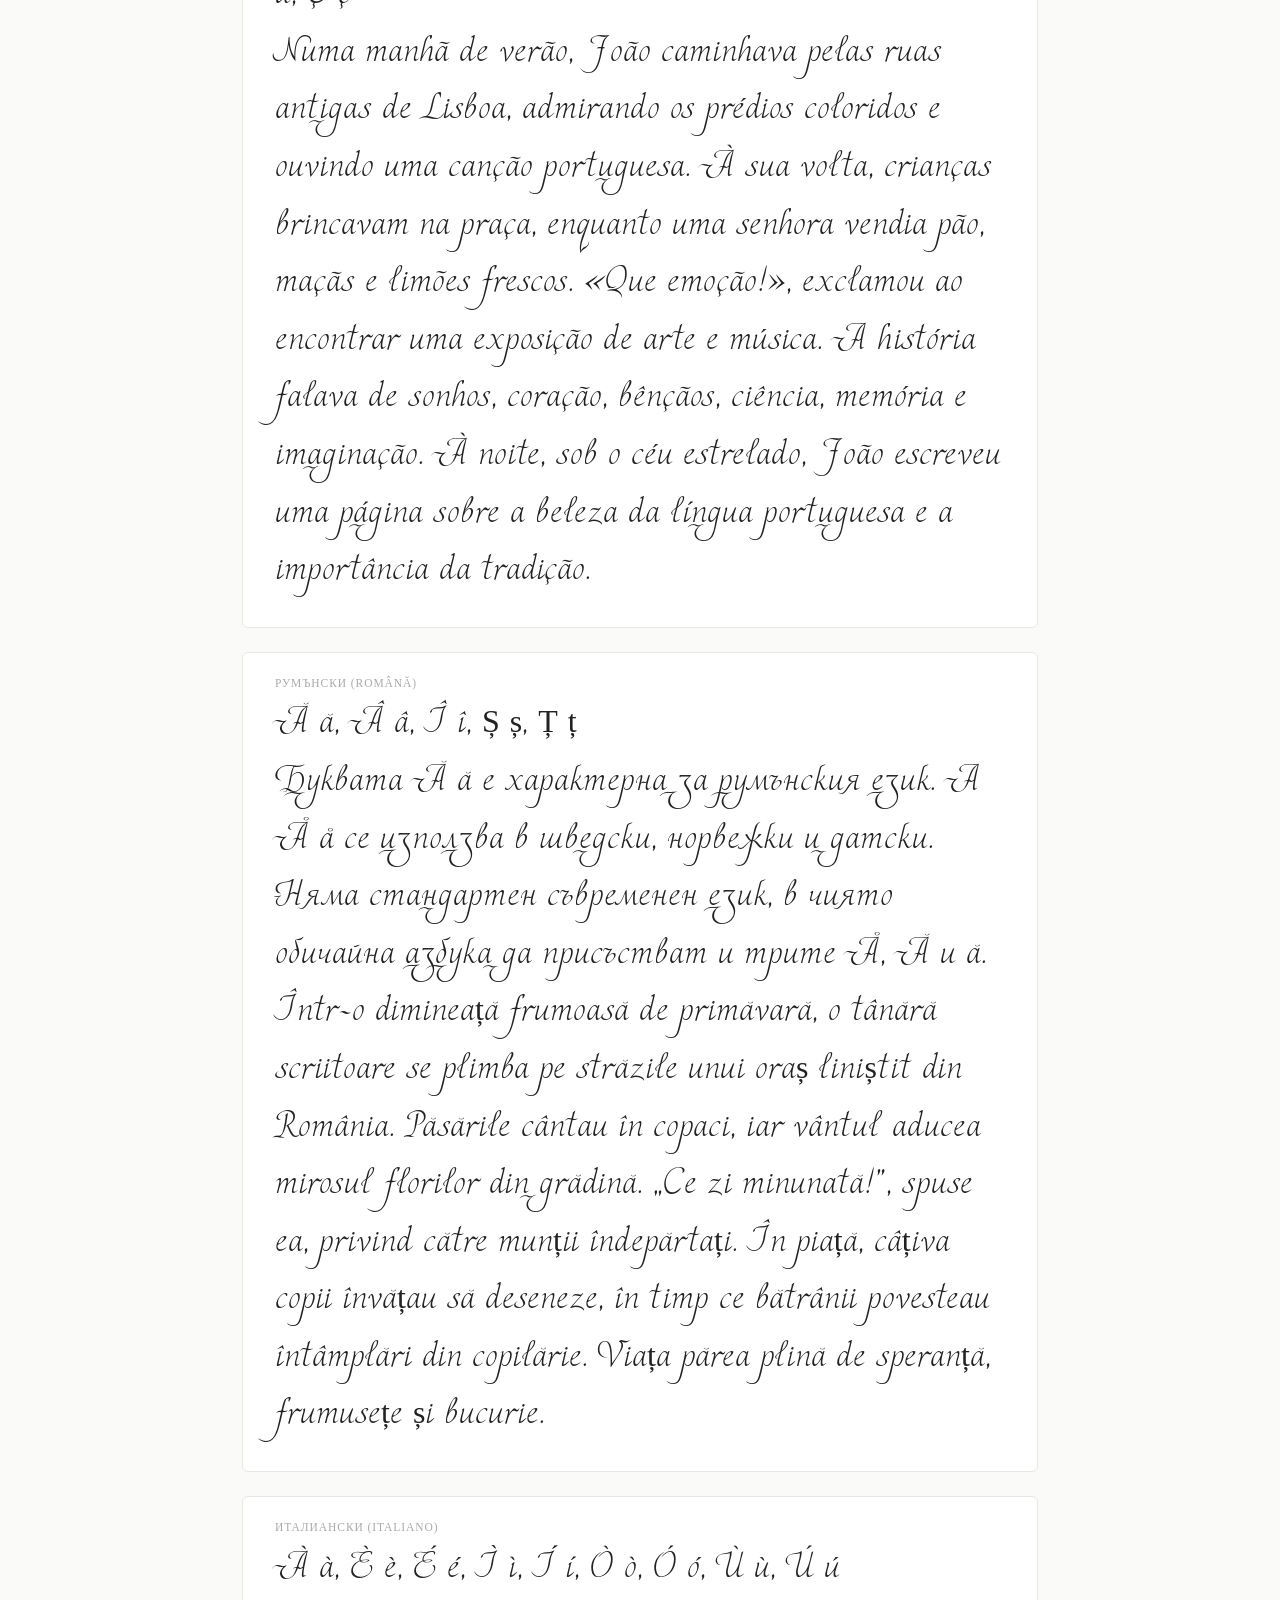
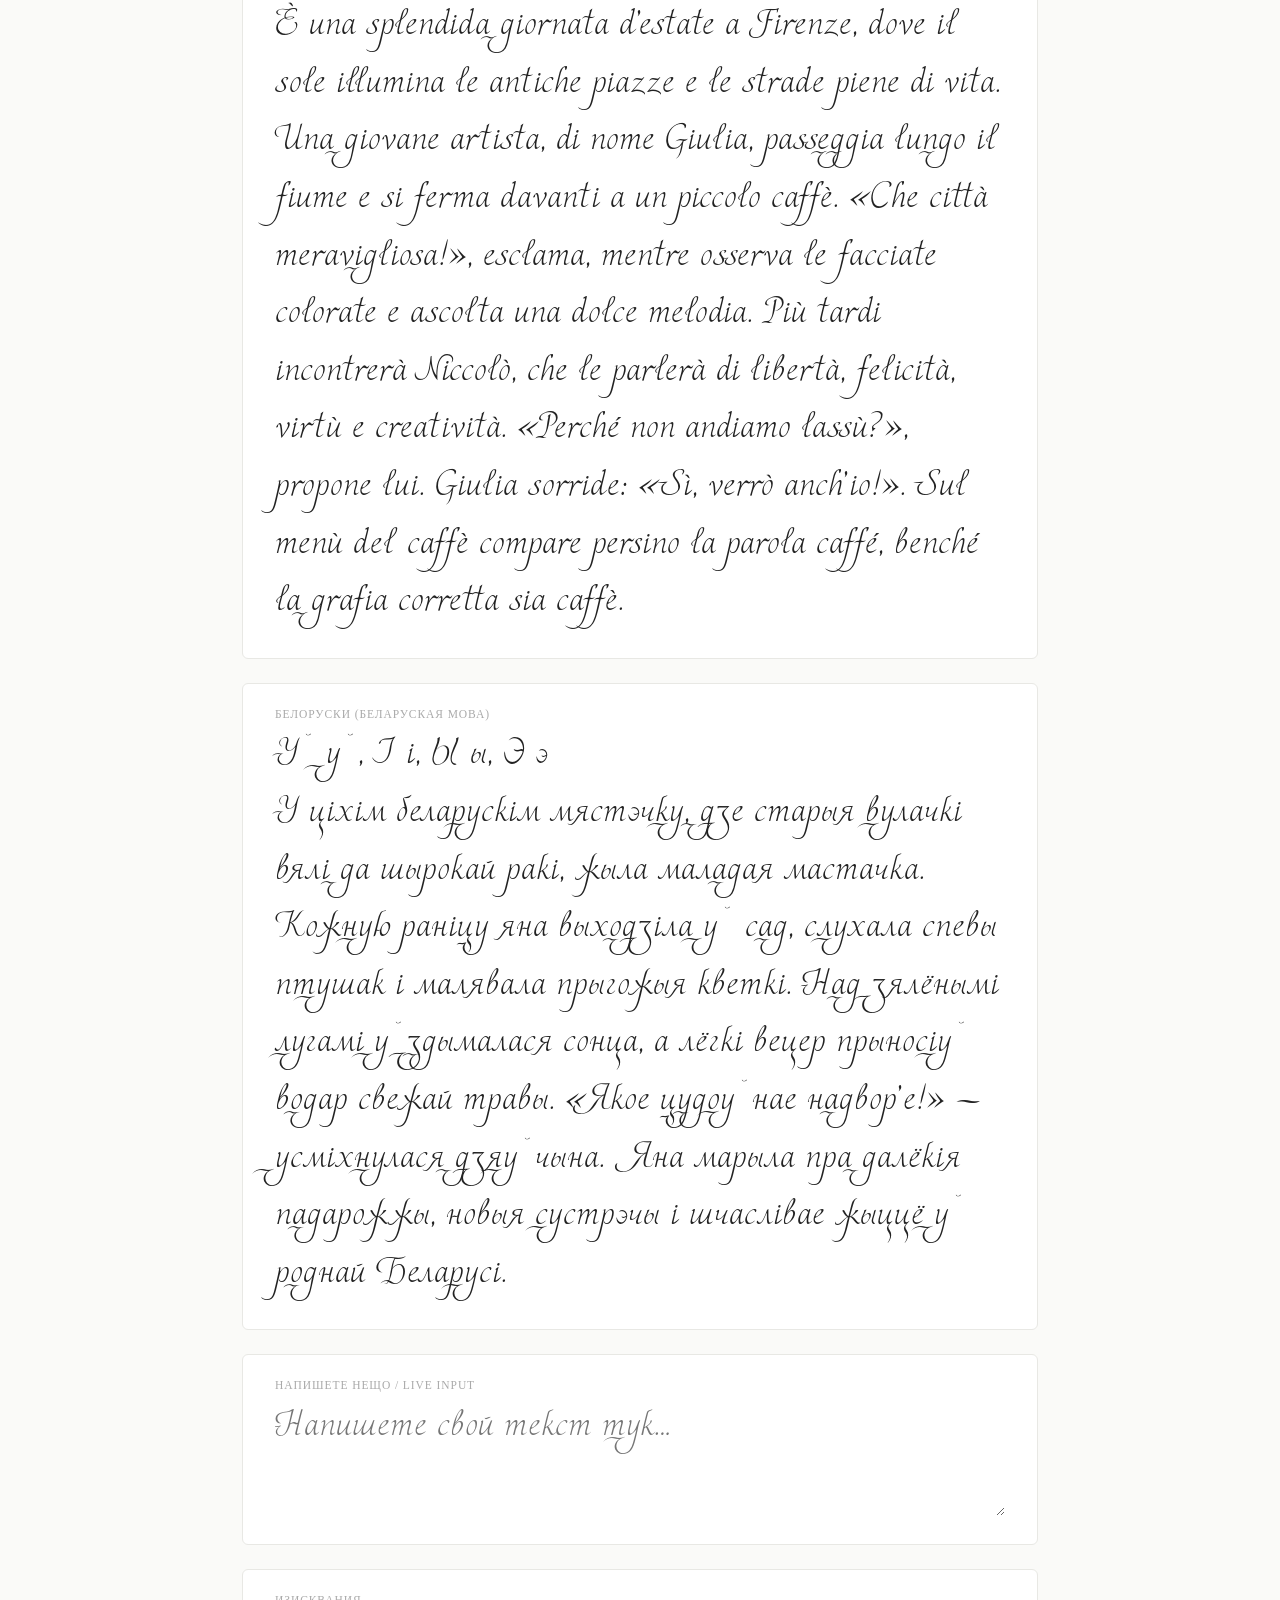
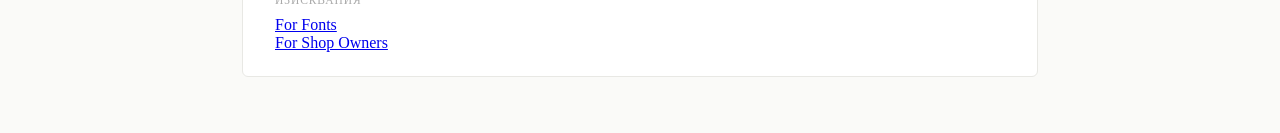
==== commit e7f6c95e: "Update index.html" ====
--- a/font-test/index.html
+++ b/font-test/index.html
@@ -9,7 +9,7 @@
       font-family: 'RaliBulgarian-Light';
       src: url('fonts/RaliBulgarian-Light.woff2') format('woff2'),
            url('fonts/RaliBulgarian-Light.woff')  format('woff');
-      font-weight: normal;
+      font-weight: normal;з
       font-style: normal;
       font-display: swap;
     }
@@ -138,7 +138,7 @@
 
 <div class="block">
   <div class="label">Изречение — кирилица</div>
-  <div class="rali sentence-bg">Жълтата котка прескочи над мързеливото куче… Ах, чудна българска земьо, полюшвай цъфтящи жита. Бързият жълт щъркел кацна върху чуждия двор.</div>
+  <div class="rali sentence-bg">Жълтата котка прескочи над мързеливото куче… Ах, чудна българска земльо, полюшвай цъфтящи жита. Бързият жълт щъркел кацна върху чуждия двор.</div>
   <div class="rali sentence-bg"> …</div>
   <div class="rali sentence-bg">„Эти рыболовы поймали в реке крупных экземпляров осетров, но забыли сфотографироваться на память.“</div>
 </div>
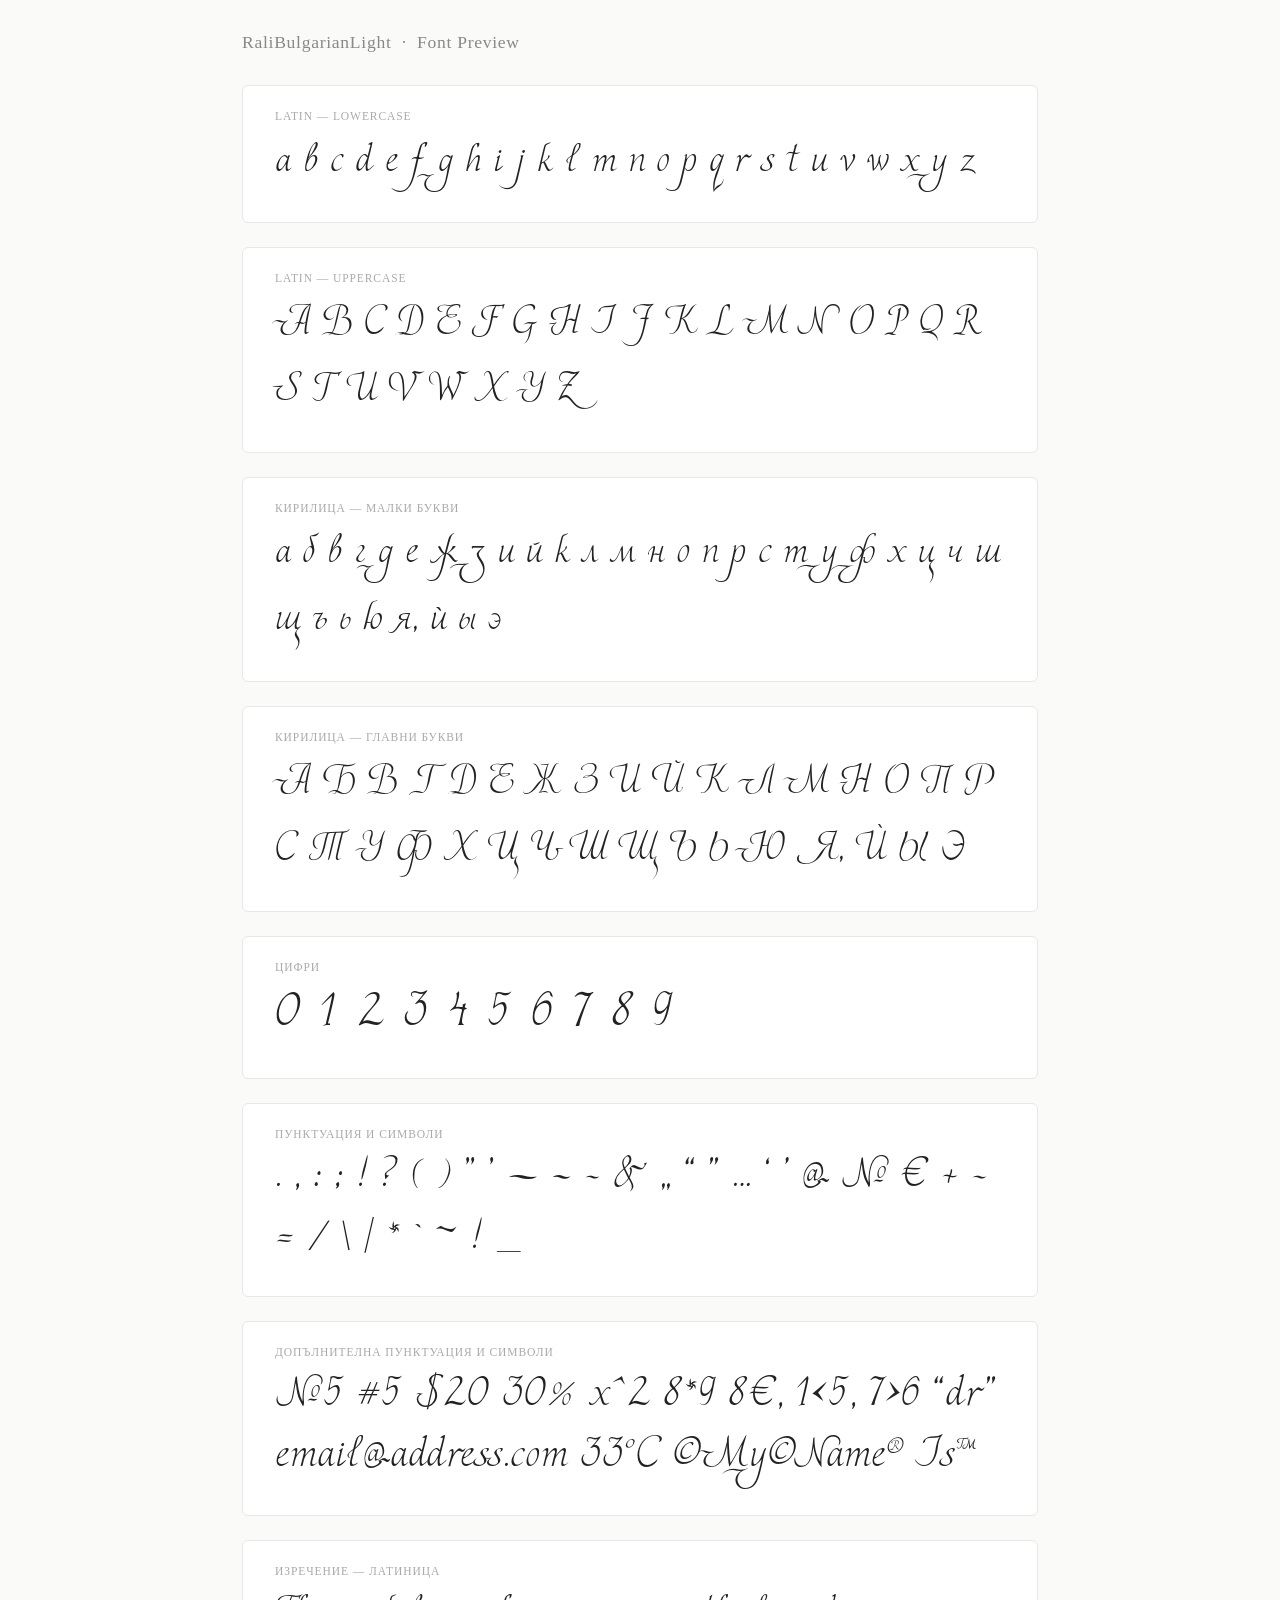
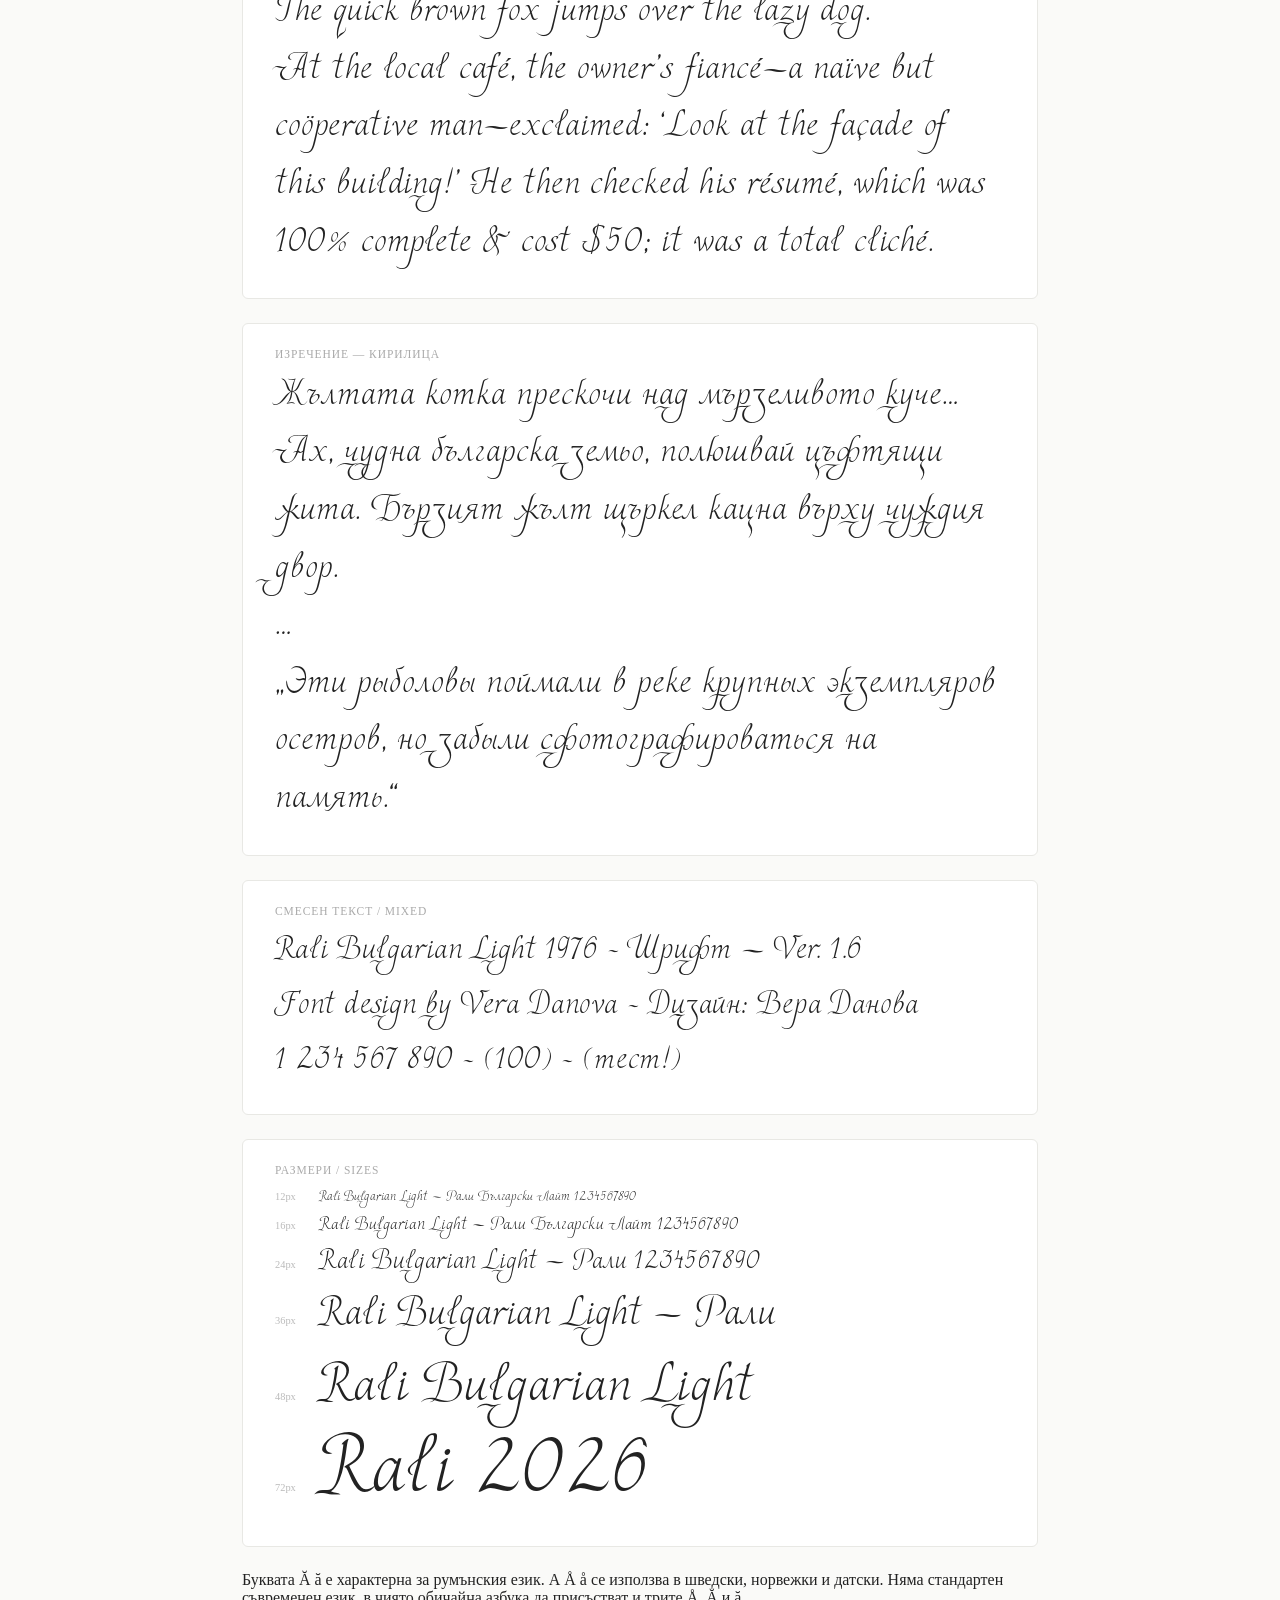
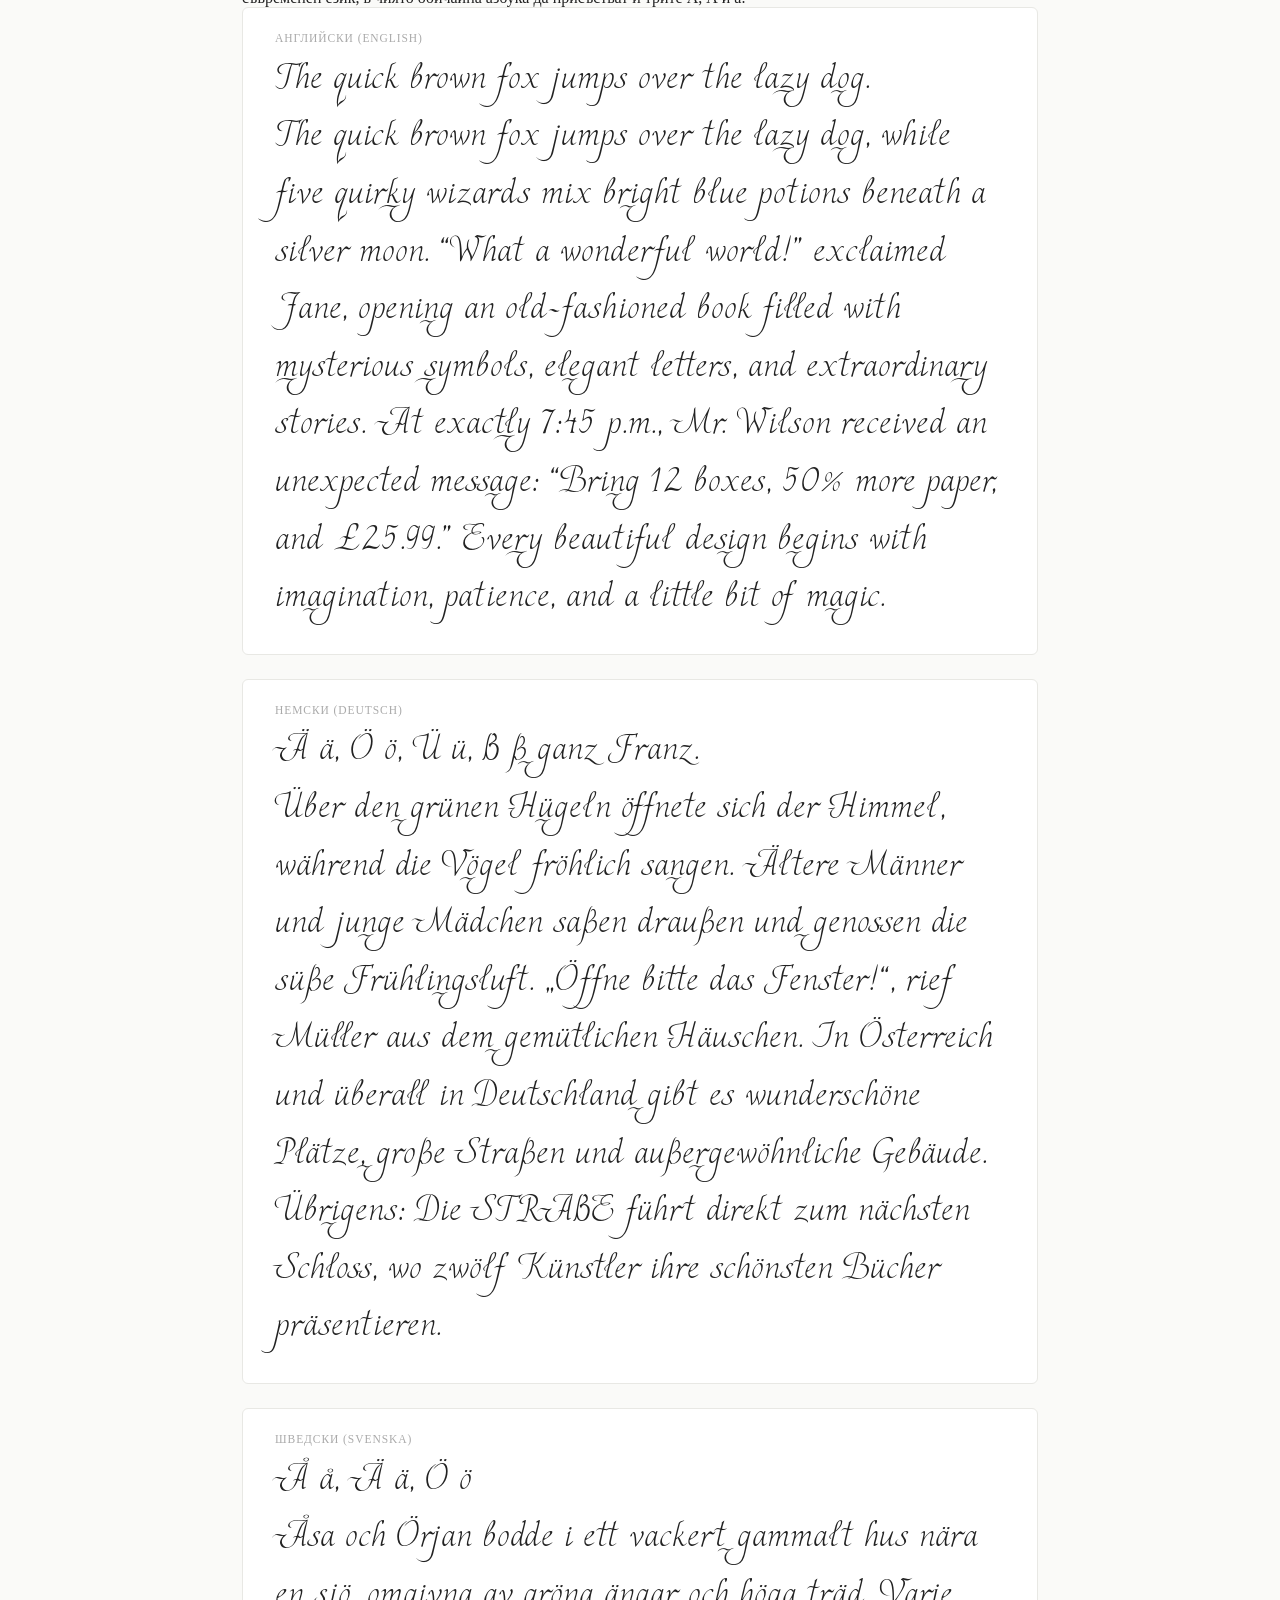
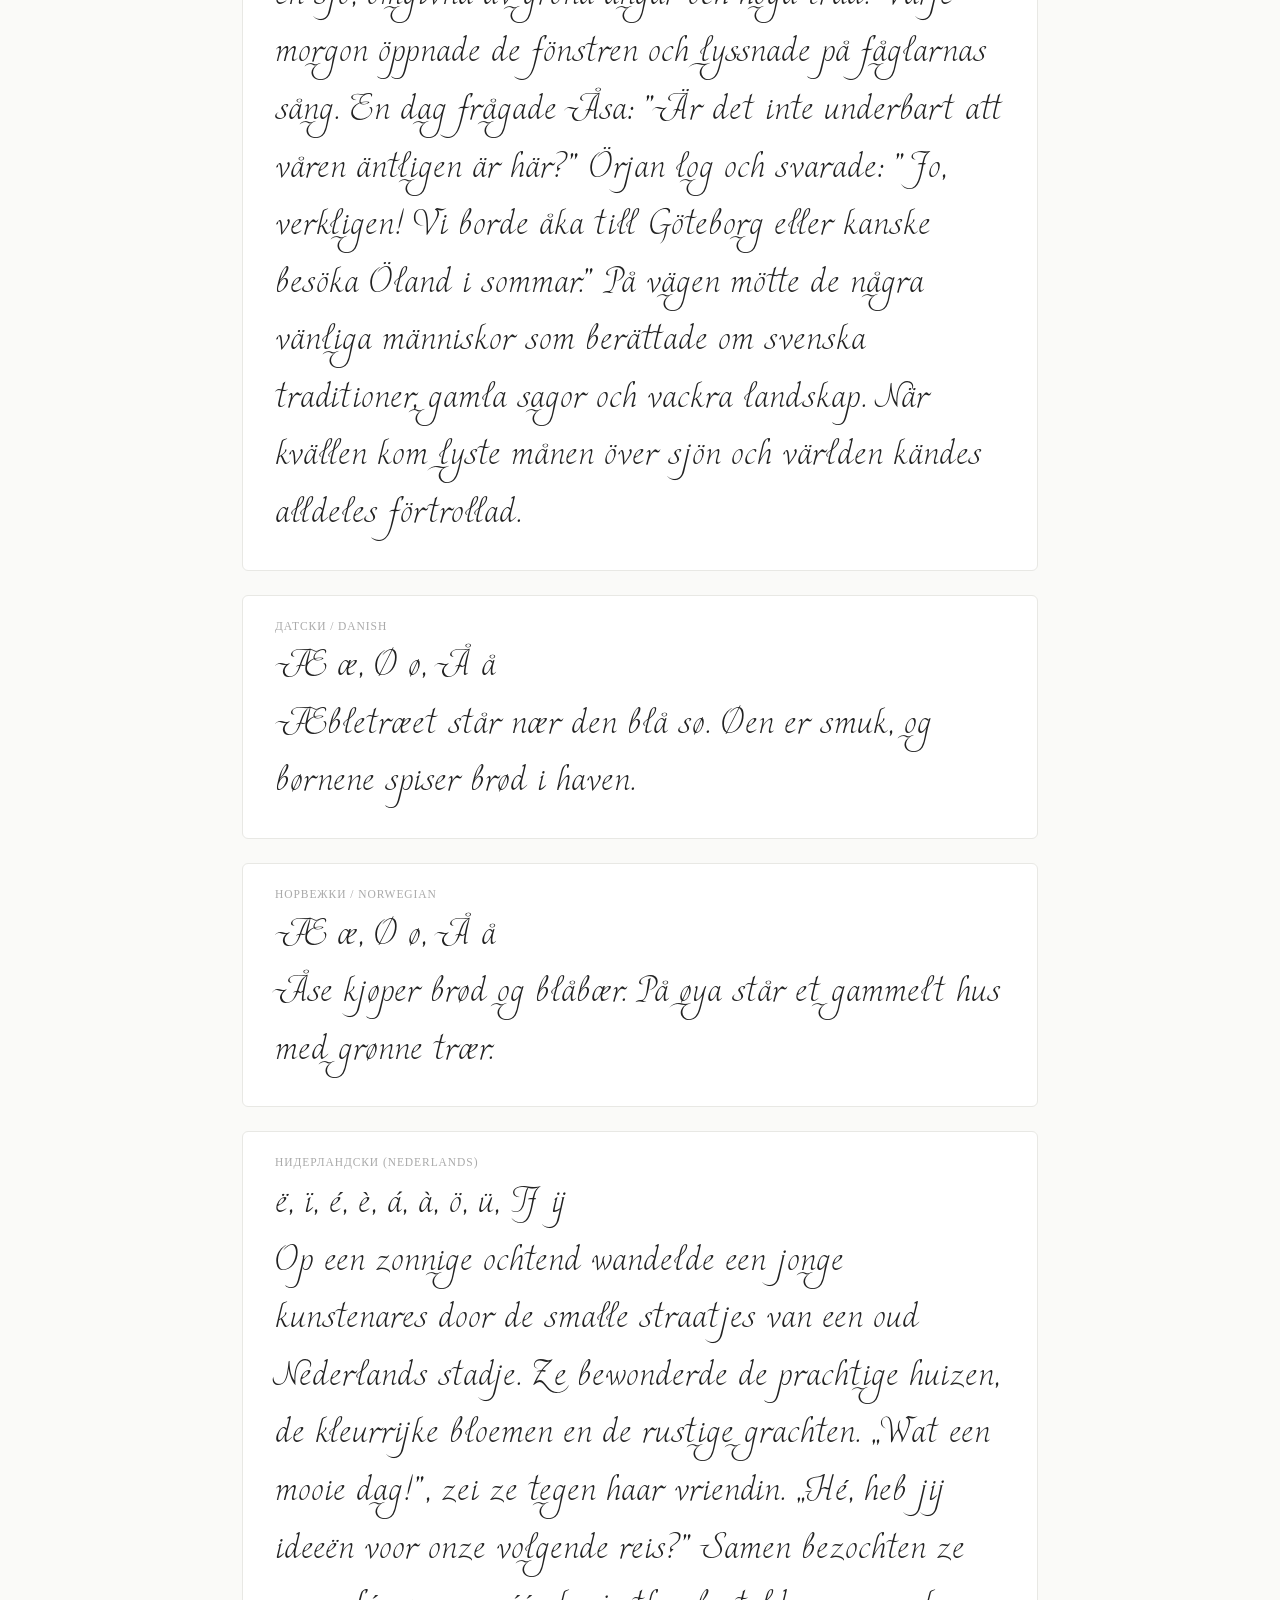
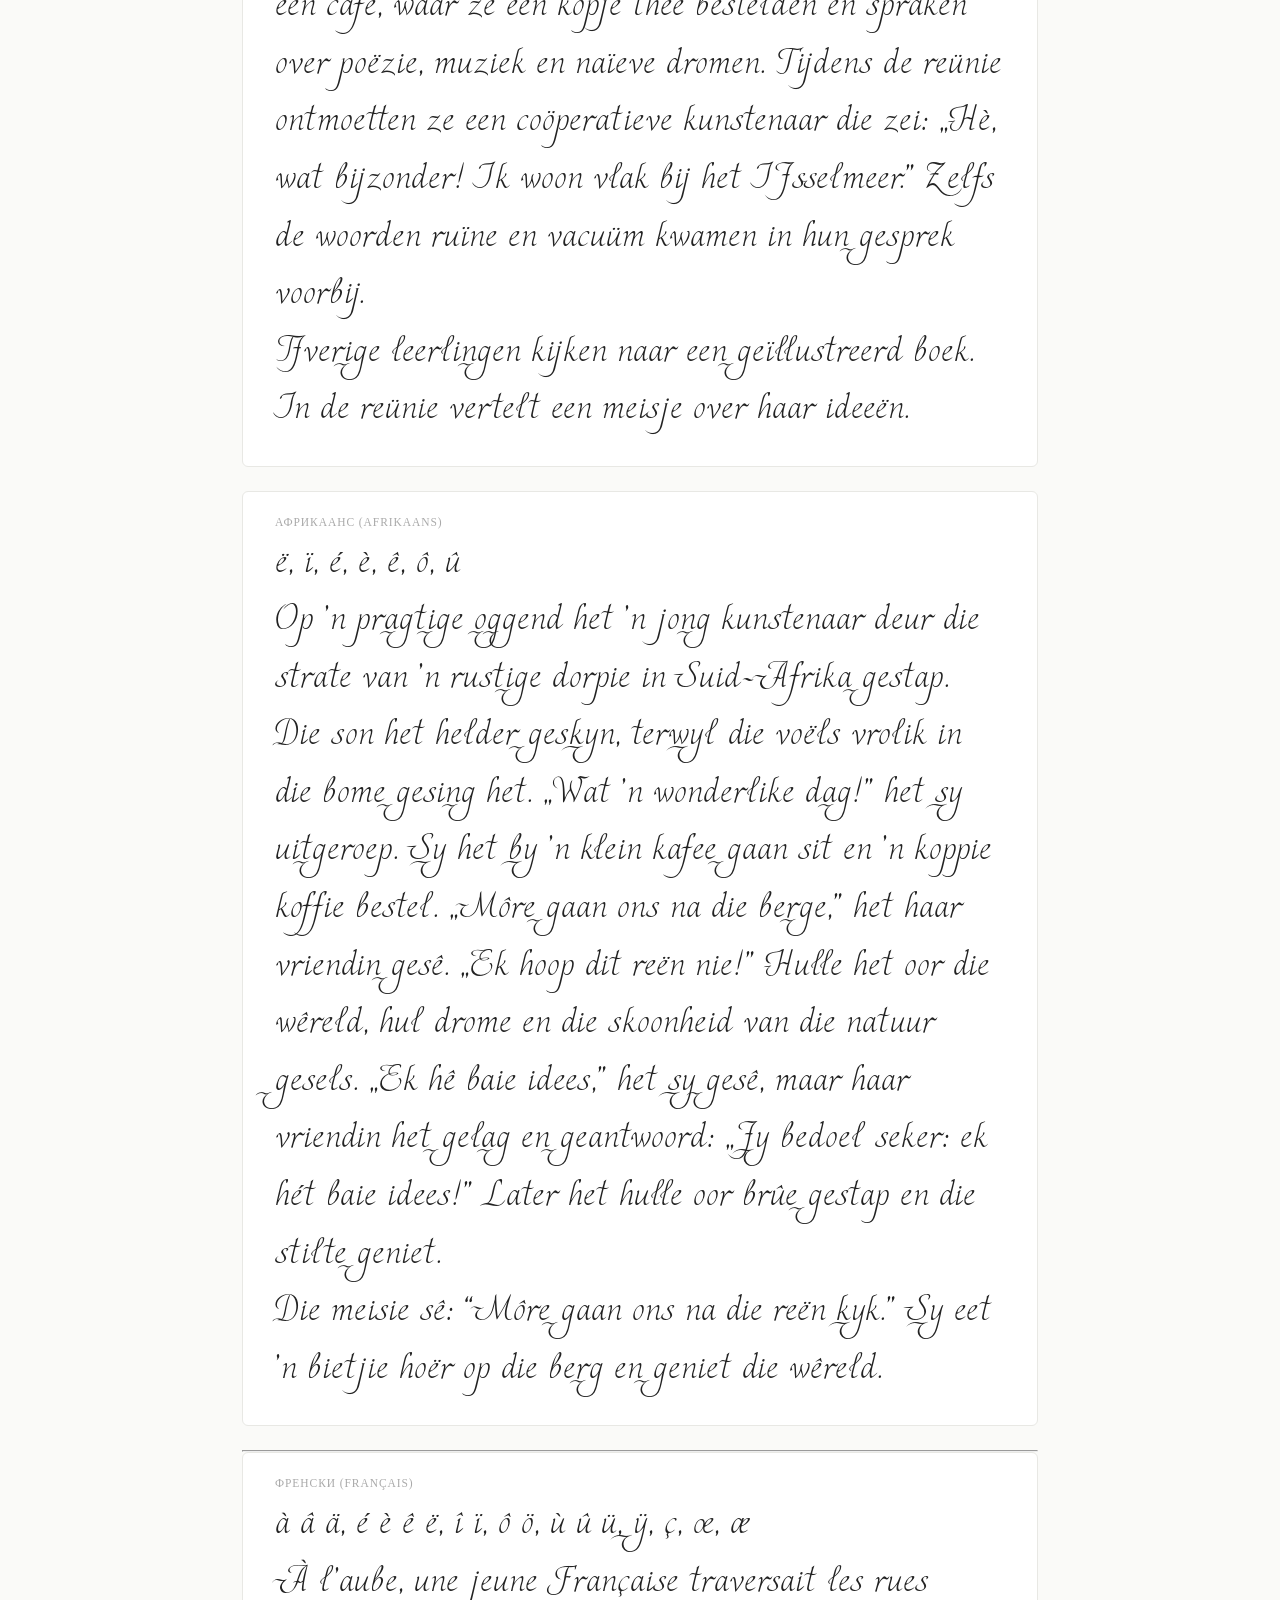
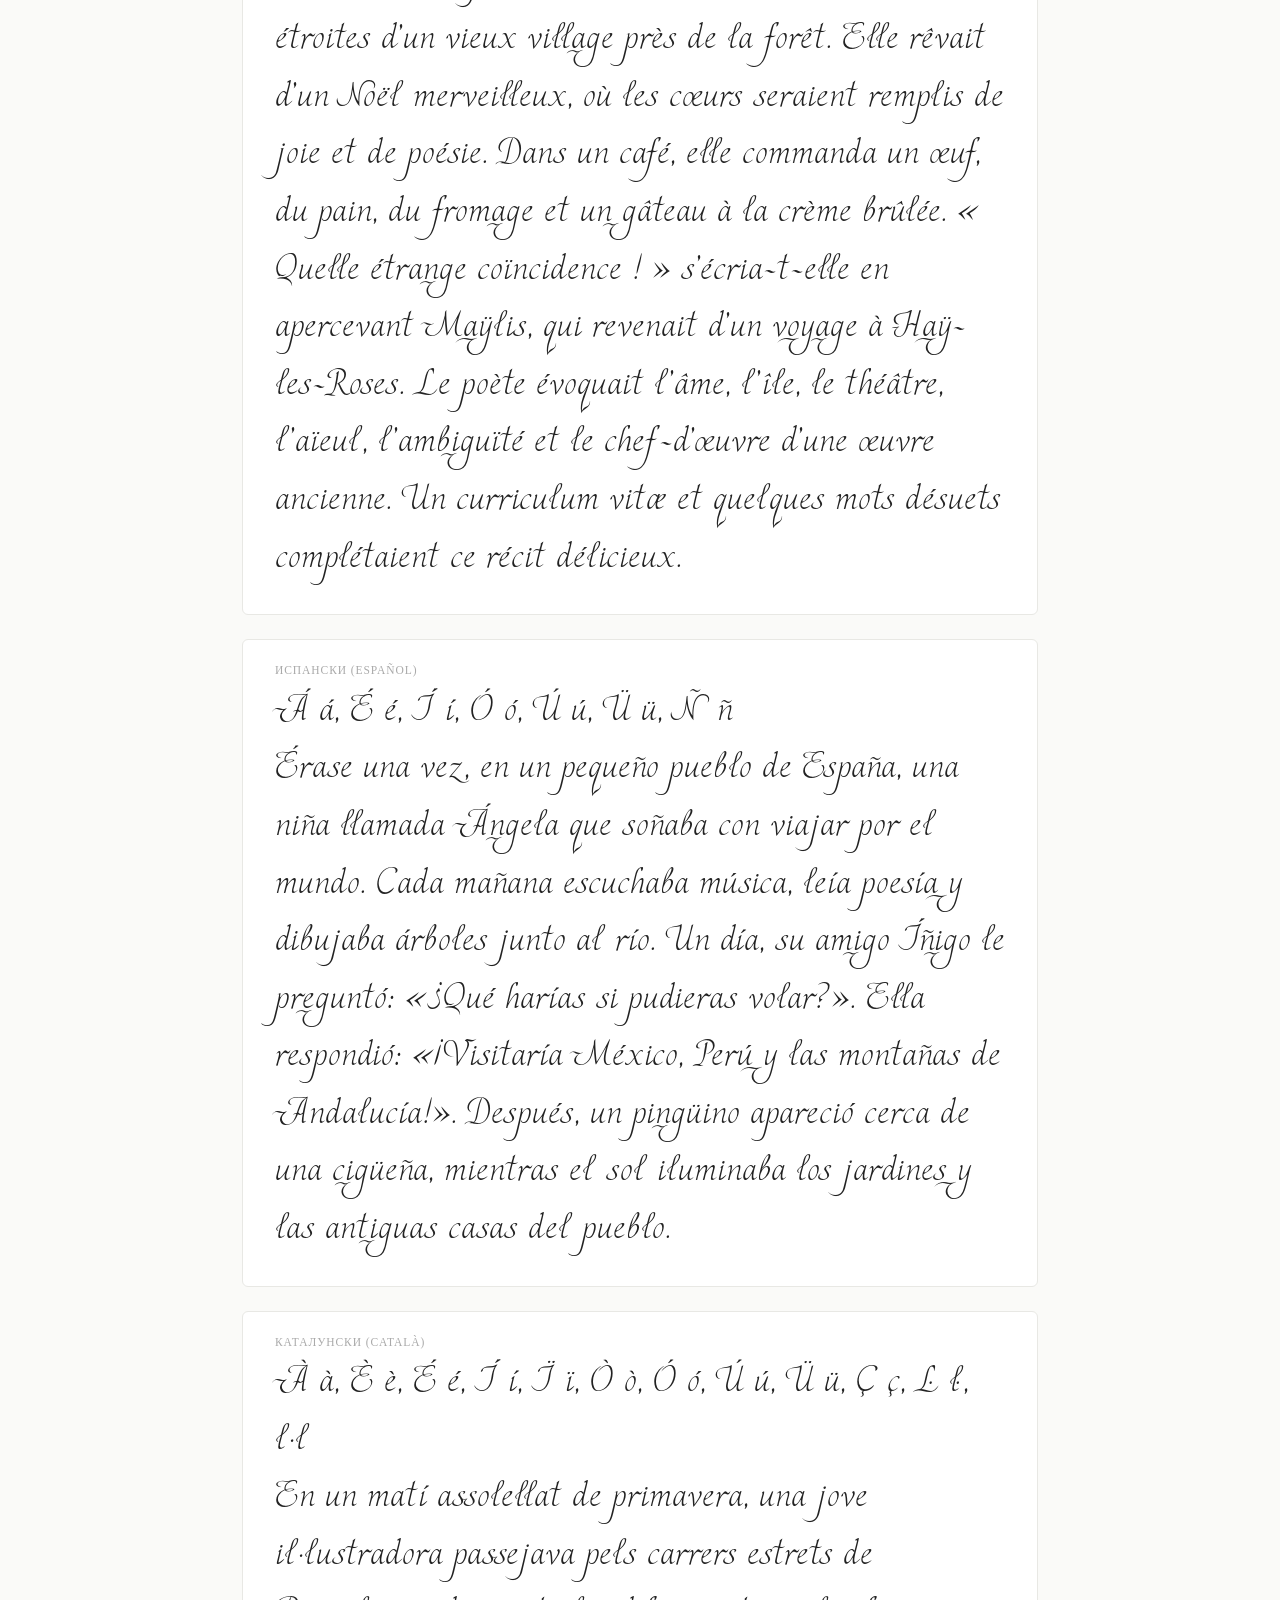
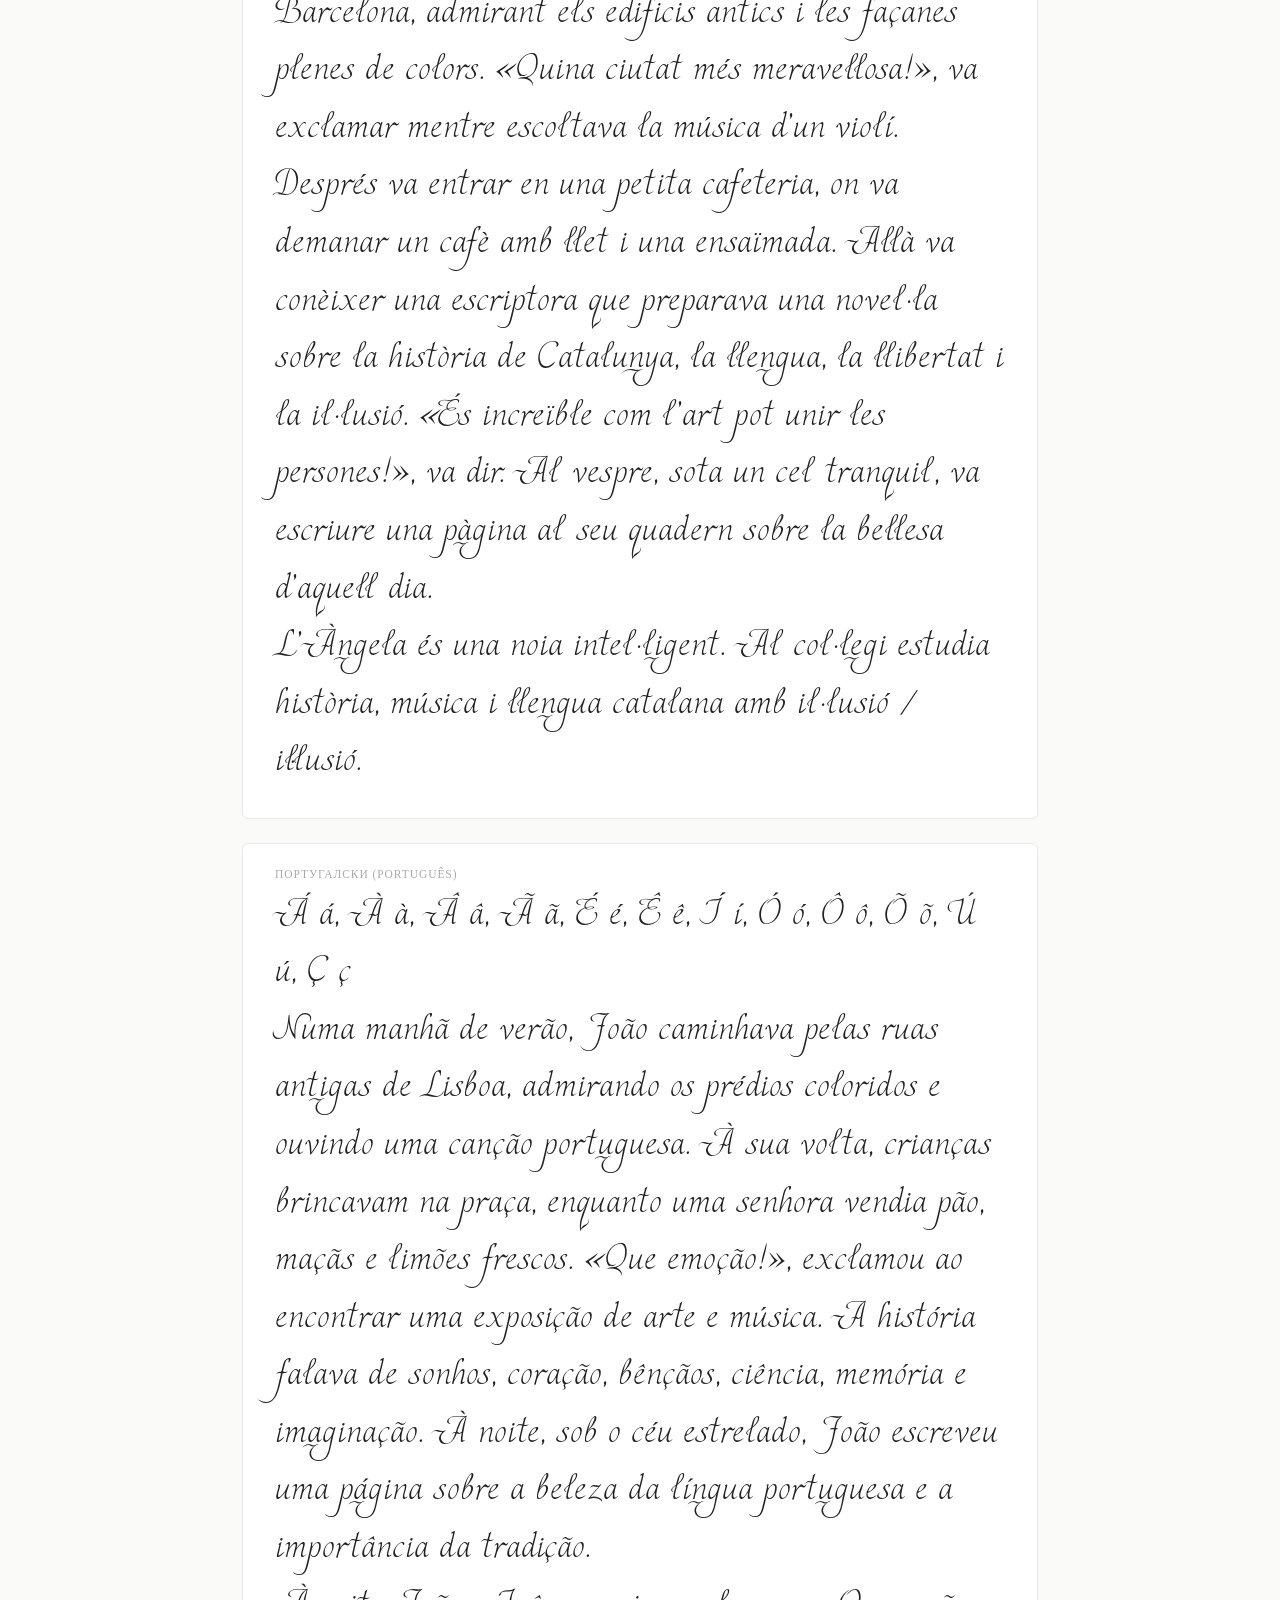
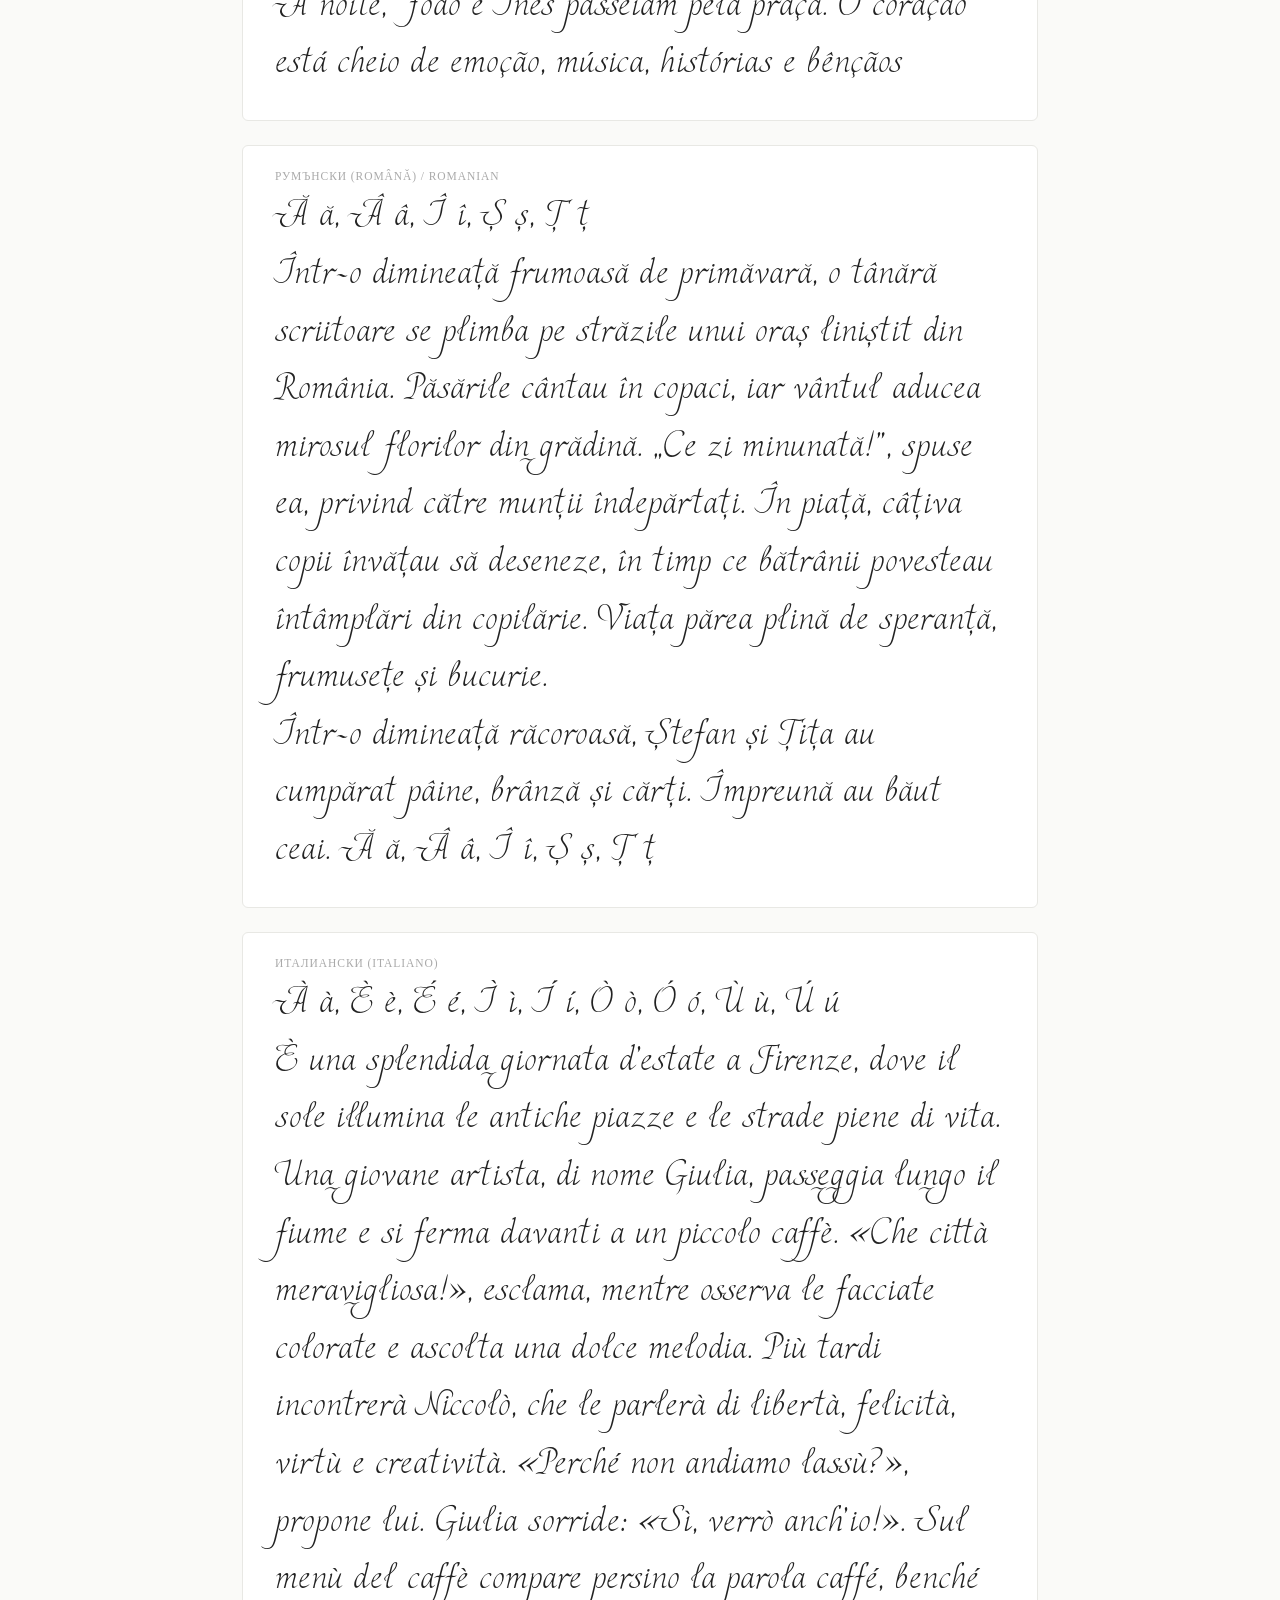
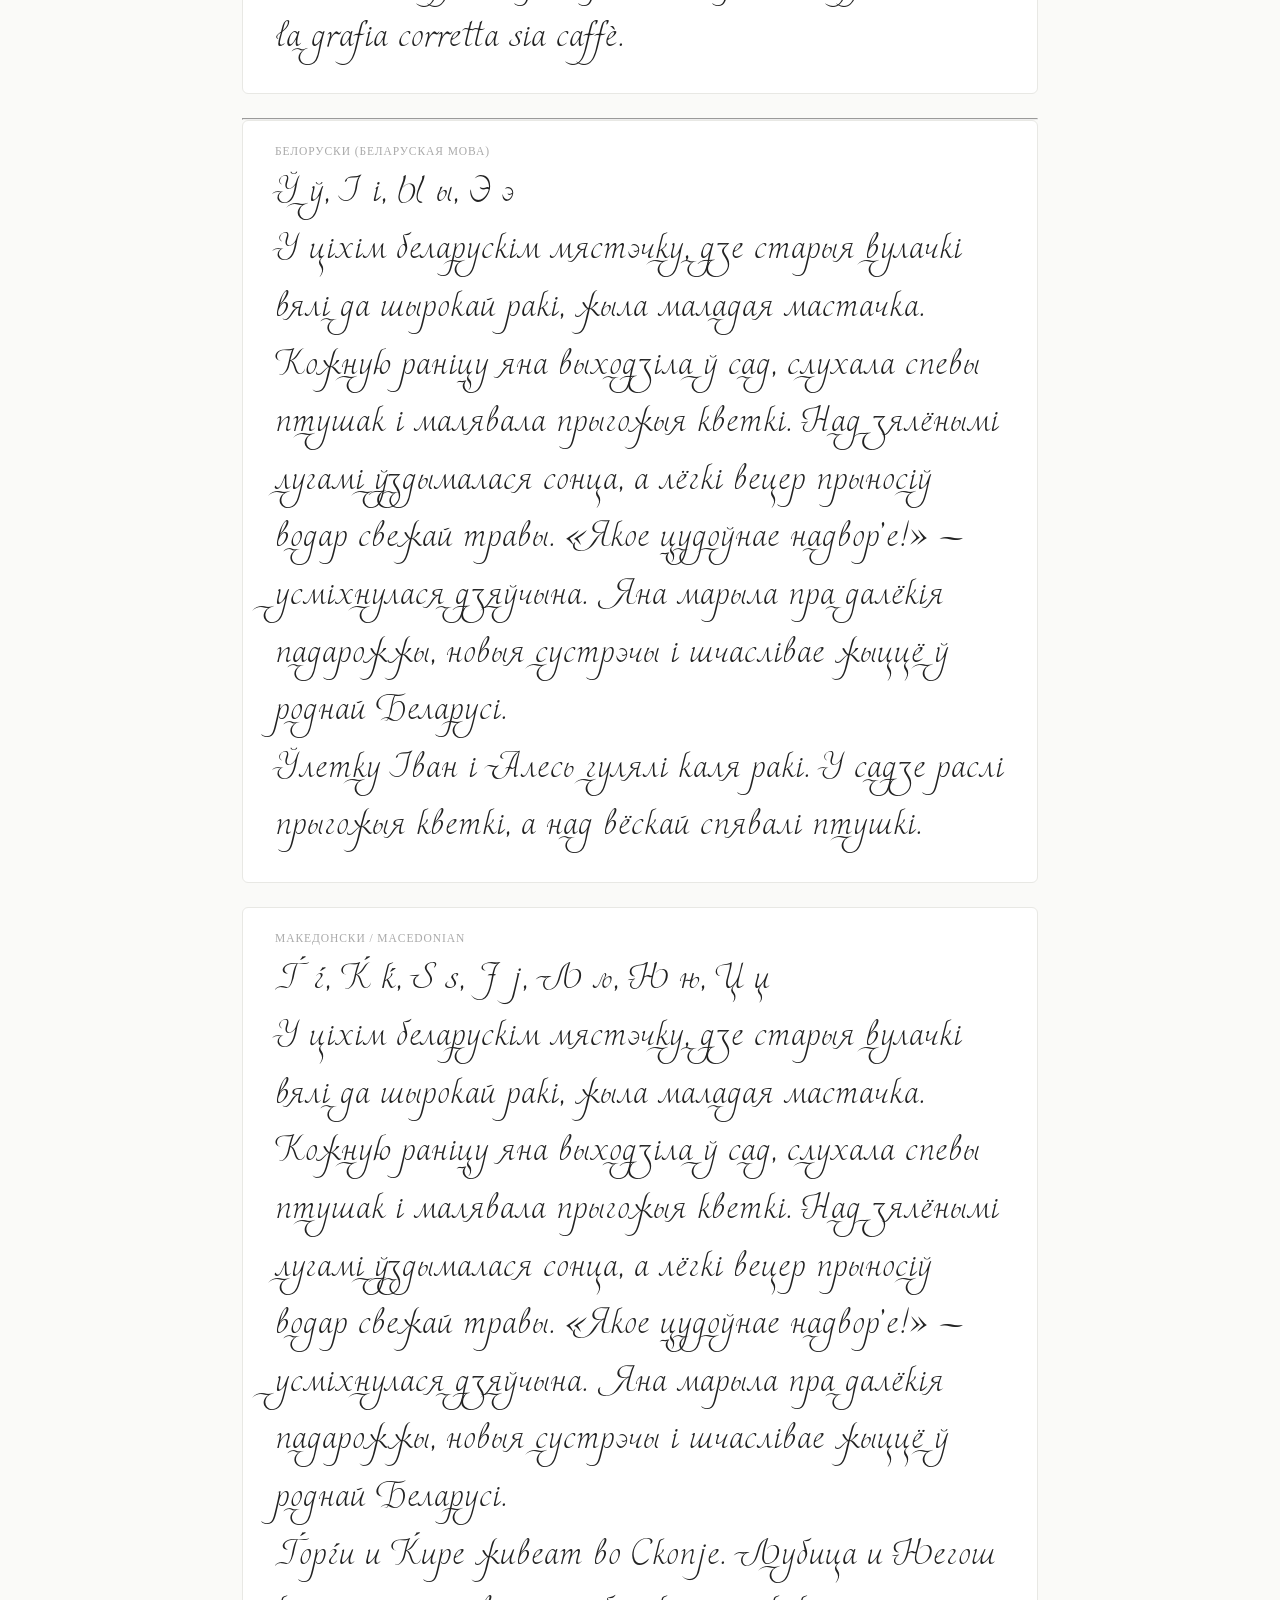
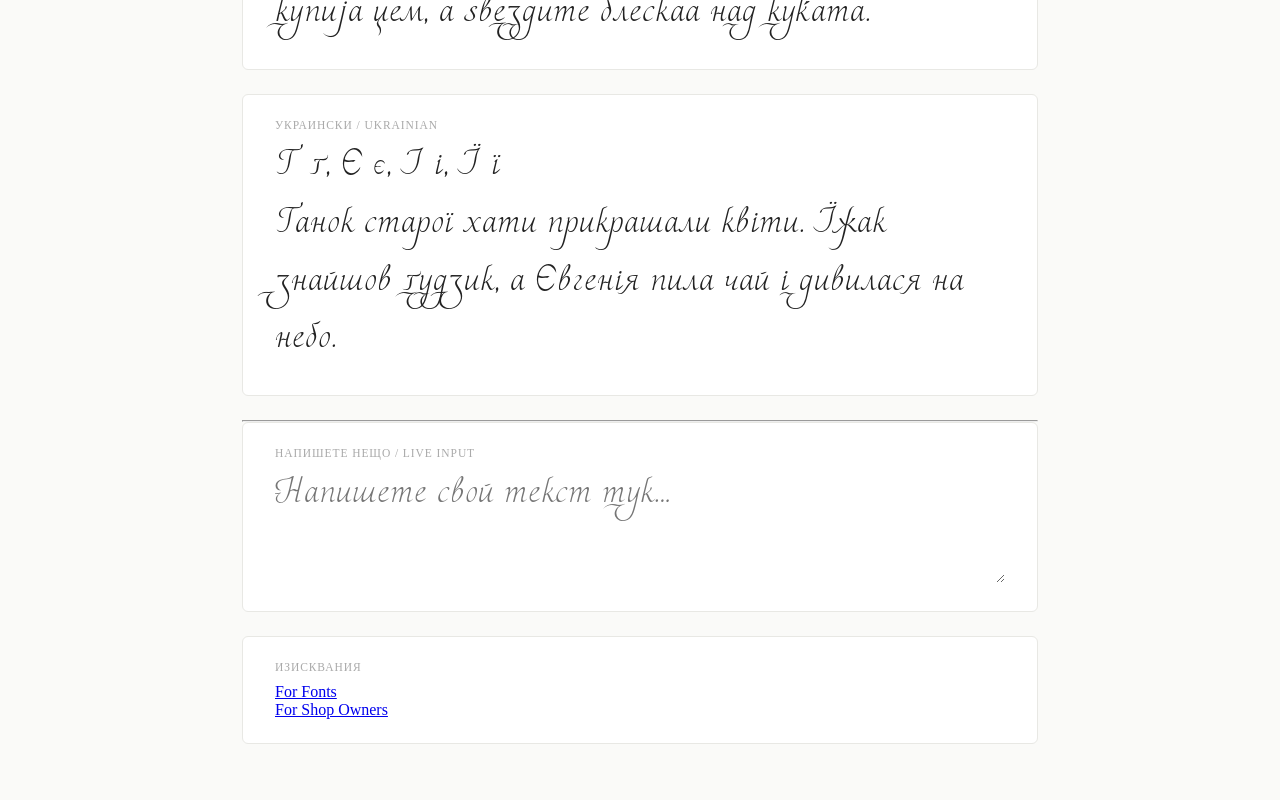
==== commit 5364a119: "Update index.html" ====
--- a/font-test/index.html
+++ b/font-test/index.html
@@ -1,15 +1,15 @@
 <!DOCTYPE html>
-<html lang="bg">
-<head>
-  <meta charset="UTF-8">
+<!-- saved from url=(0056)https://danovav.github.io/sdksite/fonts-test/index1.html -->
+<html lang="bg"><head><meta http-equiv="Content-Type" content="text/html; charset=UTF-8">
+  
   <meta name="viewport" content="width=device-width, initial-scale=1.0">
-  <title>RaliBulgarian-Light 1.9 — Font Test</title>
+  <title>RaliBulgarianLight — Font Test</title>
   <style>
     @font-face {
-      font-family: 'RaliBulgarian-Light';
+      font-family: 'RaliBulgarianLight';
       src: url('fonts/RaliBulgarian-Light.woff2') format('woff2'),
            url('fonts/RaliBulgarian-Light.woff')  format('woff');
-      font-weight: normal;з
+      font-weight: normal;
       font-style: normal;
       font-display: swap;
     }
@@ -27,7 +27,7 @@
 
     h1 { font-size: 1.1rem; font-weight: normal; color: #888; margin-bottom: 2rem; letter-spacing: .04em; }
 
-    .rali { font-family: 'RaliBulgarian-Light', cursive; }
+    .rali { font-family: 'RaliBulgarianLight', cursive; }
 
     .block {
       background: #fff;
@@ -64,7 +64,7 @@
     .mixed { font-size: 1.8rem; line-height: 1.9; }
 
     textarea.custom {
-      font-family: 'RaliBulgarian-Light', cursive;
+      font-family: 'RaliBulgarianLight', cursive;
       font-size: 2rem;
       width: 100%;
       border: none;
@@ -138,7 +138,7 @@
 
 <div class="block">
   <div class="label">Изречение — кирилица</div>
-  <div class="rali sentence-bg">Жълтата котка прескочи над мързеливото куче… Ах, чудна българска земльо, полюшвай цъфтящи жита. Бързият жълт щъркел кацна върху чуждия двор.</div>
+  <div class="rali sentence-bg">Жълтата котка прескочи над мързеливото куче… Ах, чудна българска земьо, полюшвай цъфтящи жита. Бързият жълт щъркел кацна върху чуждия двор.</div>
   <div class="rali sentence-bg"> …</div>
   <div class="rali sentence-bg">„Эти рыболовы поймали в реке крупных экземпляров осетров, но забыли сфотографироваться на память.“</div>
 </div>
@@ -165,6 +165,8 @@
   </div>
 </div>
 
+Буквата Ă ă е характерна за румънския език. А Å å се използва в шведски, норвежки и датски. Няма стандартен съвременен език, в чиято обичайна азбука да присъстват и трите Å, Ă и ă.
+
 <!-- Английски (English) -->
 <div class="block">
   <div class="label">Английски (English)</div>
@@ -192,6 +194,24 @@
 </div>
 
 
+<!-- Датски -->
+<div class="block">
+  <div class="label">Датски / Danish</div>
+  <div class="rali sentence">Æ æ, Ø ø, Å å </div>
+  <div class="rali sentence">
+Æbletræet står nær den blå sø. Øen er smuk, og børnene spiser brød i haven.</div>
+</div>
+
+
+<!-- Норвежки  -->
+<div class="block">
+  <div class="label">Норвежки  / Norwegian</div>
+  <div class="rali sentence">Æ æ, Ø ø, Å å </div>
+  <div class="rali sentence">
+Åse kjøper brød og blåbær. På øya står et gammelt hus med grønne trær.</div>
+</div>
+
+
 
 <!-- Нидерландски (Nederlands) -->
 <div class="block">
@@ -199,6 +219,8 @@
   <div class="rali sentence">ë, ï, é, è, á, à, ö, ü, Ĳ ĳ</div>
   <div class="rali sentence">
 Op een zonnige ochtend wandelde een jonge kunstenares door de smalle straatjes van een oud Nederlands stadje. Ze bewonderde de prachtige huizen, de kleurrijke bloemen en de rustige grachten. „Wat een mooie dag!”, zei ze tegen haar vriendin. „Hé, heb jij ideeën voor onze volgende reis?” Samen bezochten ze een café, waar ze één kopje thee bestelden en spraken over poëzie, muziek en naïeve dromen. Tijdens de reünie ontmoetten ze een coöperatieve kunstenaar die zei: „Hè, wat bijzonder! Ik woon vlak bij het IJsselmeer.” Zelfs de woorden ruïne en vacuüm kwamen in hun gesprek voorbij.</div>
+  <div class="rali sentence">
+Ĳverige leerlingen kijken naar een geïllustreerd boek. In de reünie vertelt een meisje over haar ideeën.</div>
 </div>
 
 
@@ -208,9 +230,12 @@
   <div class="rali sentence">ë, ï, é, è, ê, ô, û</div>
   <div class="rali sentence">
 Op 'n pragtige oggend het 'n jong kunstenaar deur die strate van 'n rustige dorpie in Suid-Afrika gestap. Die son het helder geskyn, terwyl die voëls vrolik in die bome gesing het. „Wat 'n wonderlike dag!” het sy uitgeroep. Sy het by 'n klein kafee gaan sit en 'n koppie koffie bestel. „Môre gaan ons na die berge,” het haar vriendin gesê. „Ek hoop dit reën nie!” Hulle het oor die wêreld, hul drome en die skoonheid van die natuur gesels. „Ek hê baie idees,” het sy gesê, maar haar vriendin het gelag en geantwoord: „Jy bedoel seker: ek hét baie idees!” Later het hulle oor brûe gestap en die stilte geniet.</div>
-</div>
-
-
+  <div class="rali sentence">
+Die meisie sê: “Môre gaan ons na die reën kyk.” Sy eet 'n bietjie hoër op die berg en geniet die wêreld.</div>
+</div>
+
+
+<hr>
 
 
 <!-- Френски (Français) -->
@@ -237,6 +262,8 @@
   <div class="rali sentence">À à, È è, É é, Í í, Ï ï, Ò ò, Ó ó, Ú ú, Ü ü, Ç ç, Ŀ ŀ, l·l</div>
   <div class="rali sentence">
 En un matí assolellat de primavera, una jove il·lustradora passejava pels carrers estrets de Barcelona, admirant els edificis antics i les façanes plenes de colors. «Quina ciutat més meravellosa!», va exclamar mentre escoltava la música d'un violí. Després va entrar en una petita cafeteria, on va demanar un cafè amb llet i una ensaïmada. Allà va conèixer una escriptora que preparava una novel·la sobre la història de Catalunya, la llengua, la llibertat i la il·lusió. «És increïble com l'art pot unir les persones!», va dir. Al vespre, sota un cel tranquil, va escriure una pàgina al seu quadern sobre la bellesa d'aquell dia.</div>
+  <div class="rali sentence">
+L'Àngela és una noia intel·ligent. Al col·legi estudia història, música i llengua catalana amb il·lusió / iŀlusió.</div>
 </div>
 
 <!-- Португалски (Português) -->
@@ -245,16 +272,21 @@
   <div class="rali sentence">Á á, À à, Â â, Ã ã, É é, Ê ê, Í í, Ó ó, Ô ô, Õ õ, Ú ú, Ç ç</div>
   <div class="rali sentence">
 Numa manhã de verão, João caminhava pelas ruas antigas de Lisboa, admirando os prédios coloridos e ouvindo uma canção portuguesa. À sua volta, crianças brincavam na praça, enquanto uma senhora vendia pão, maçãs e limões frescos. «Que emoção!», exclamou ao encontrar uma exposição de arte e música. A história falava de sonhos, coração, bênçãos, ciência, memória e imaginação. À noite, sob o céu estrelado, João escreveu uma página sobre a beleza da língua portuguesa e a importância da tradição.</div>
+  <div class="rali sentence">
+À noite, João e Inês passeiam pela praça. O coração está cheio de emoção, música, histórias e bênçãos</div>
 </div>
 
 
 <!-- Румънски (Română) -->
 <div class="block">
-  <div class="label">Румънски (Română)</div>
+  <div class="label">Румънски (Română) / Romanian</div>
   <div class="rali sentence">Ă ă, Â â, Î î, Ș ș, Ț ț</div>
   <div class="rali sentence">
-Буквата Ă ă е характерна за румънския език. А Å å се използва в шведски, норвежки и датски. Няма стандартен съвременен език, в чиято обичайна азбука да присъстват и трите Å, Ă и ă.
 Într-o dimineață frumoasă de primăvară, o tânără scriitoare se plimba pe străzile unui oraș liniștit din România. Păsările cântau în copaci, iar vântul aducea mirosul florilor din grădină. „Ce zi minunată!”, spuse ea, privind către munții îndepărtați. În piață, câțiva copii învățau să deseneze, în timp ce bătrânii povesteau întâmplări din copilărie. Viața părea plină de speranță, frumusețe și bucurie.</div>
+  <div class="rali sentence">
+Într-o dimineață răcoroasă, Ștefan și Țița au cumpărat pâine, brânză și cărți. Împreună au băut ceai.
+Ă ă, Â â, Î î, Ș ș, Ț ț
+</div>
 </div>
 
 
@@ -266,7 +298,7 @@
 È una splendida giornata d'estate a Firenze, dove il sole illumina le antiche piazze e le strade piene di vita. Una giovane artista, di nome Giulia, passeggia lungo il fiume e si ferma davanti a un piccolo caffè. «Che città meravigliosa!», esclama, mentre osserva le facciate colorate e ascolta una dolce melodia. Più tardi incontrerà Niccolò, che le parlerà di libertà, felicità, virtù e creatività. «Perché non andiamo lassù?», propone lui. Giulia sorride: «Sì, verrò anch'io!». Sul menù del caffè compare persino la parola caffé, benché la grafia corretta sia caffè.</div>
 </div>
 
-
+<hr>
 
 <!-- Белоруски (Беларуская мова) -->
 <div class="block">
@@ -275,7 +307,37 @@
   <div class="rali sentence">
 У ціхім беларускім мястэчку, дзе старыя вулачкі вялі да шырокай ракі, жыла маладая мастачка. Кожную раніцу яна выходзіла ў сад, слухала спевы птушак і малявала прыгожыя кветкі. Над зялёнымі лугамі ўздымалася сонца, а лёгкі вецер прыносіў водар свежай травы. «Якое цудоўнае надвор'е!» — усміхнулася дзяўчына. Яна марыла пра далёкія падарожжы, новыя сустрэчы і шчаслівае жыццё ў роднай Беларусі.
 </div>
-</div>
+  <div class="rali sentence">
+Ўлетку Іван і Алесь гулялі каля ракі. У садзе раслі прыгожыя кветкі, а над вёскай спявалі птушкі.
+</div>
+</div>
+
+
+
+<!-- Македонски -->
+<div class="block">
+  <div class="label">Македонски / Macedonian</div>
+  <div class="rali sentence">Ѓ ѓ, Ќ ќ, Ѕ ѕ, Ј ј, Љ љ, Њ њ, Џ џ </div>
+  <div class="rali sentence">
+У ціхім беларускім мястэчку, дзе старыя вулачкі вялі да шырокай ракі, жыла маладая мастачка. Кожную раніцу яна выходзіла ў сад, слухала спевы птушак і малявала прыгожыя кветкі. Над зялёнымі лугамі ўздымалася сонца, а лёгкі вецер прыносіў водар свежай травы. «Якое цудоўнае надвор'е!» — усміхнулася дзяўчына. Яна марыла пра далёкія падарожжы, новыя сустрэчы і шчаслівае жыццё ў роднай Беларусі.
+</div>
+  <div class="rali sentence">
+Ѓорѓи и Ќире живеат во Скопје. Љубица и Његош купија џем, а ѕвездите блескаа над куќата.
+</div>
+</div>
+
+<!-- Украински -->
+<div class="block">
+  <div class="label">Украински / Ukrainian</div>
+  <div class="rali sentence">Ґ ґ, Є є, І і, Ї ї </div>
+  <div class="rali sentence">
+Ґанок старої хати прикрашали квіти. Їжак знайшов ґудзик, а Євгенія пила чай і дивилася на небо.
+</div>
+</div>
+
+<hr>
+
+
 
 
 <!-- Live input -->
@@ -283,6 +345,7 @@
   <div class="label">Напишете нещо / live input</div>
   <textarea class="custom rali" placeholder="Напишете свой текст тук…"></textarea>
 </div>
+
 
 
 <div class="block">
@@ -291,4 +354,5 @@
   <div><a href="https://support.creativemarket.com/hc/en-us/articles/1260803906370-Shop-Owner-Upload-Guidelines">For Shop Owners</a></div>
 </div>
 
+
 </body></html>
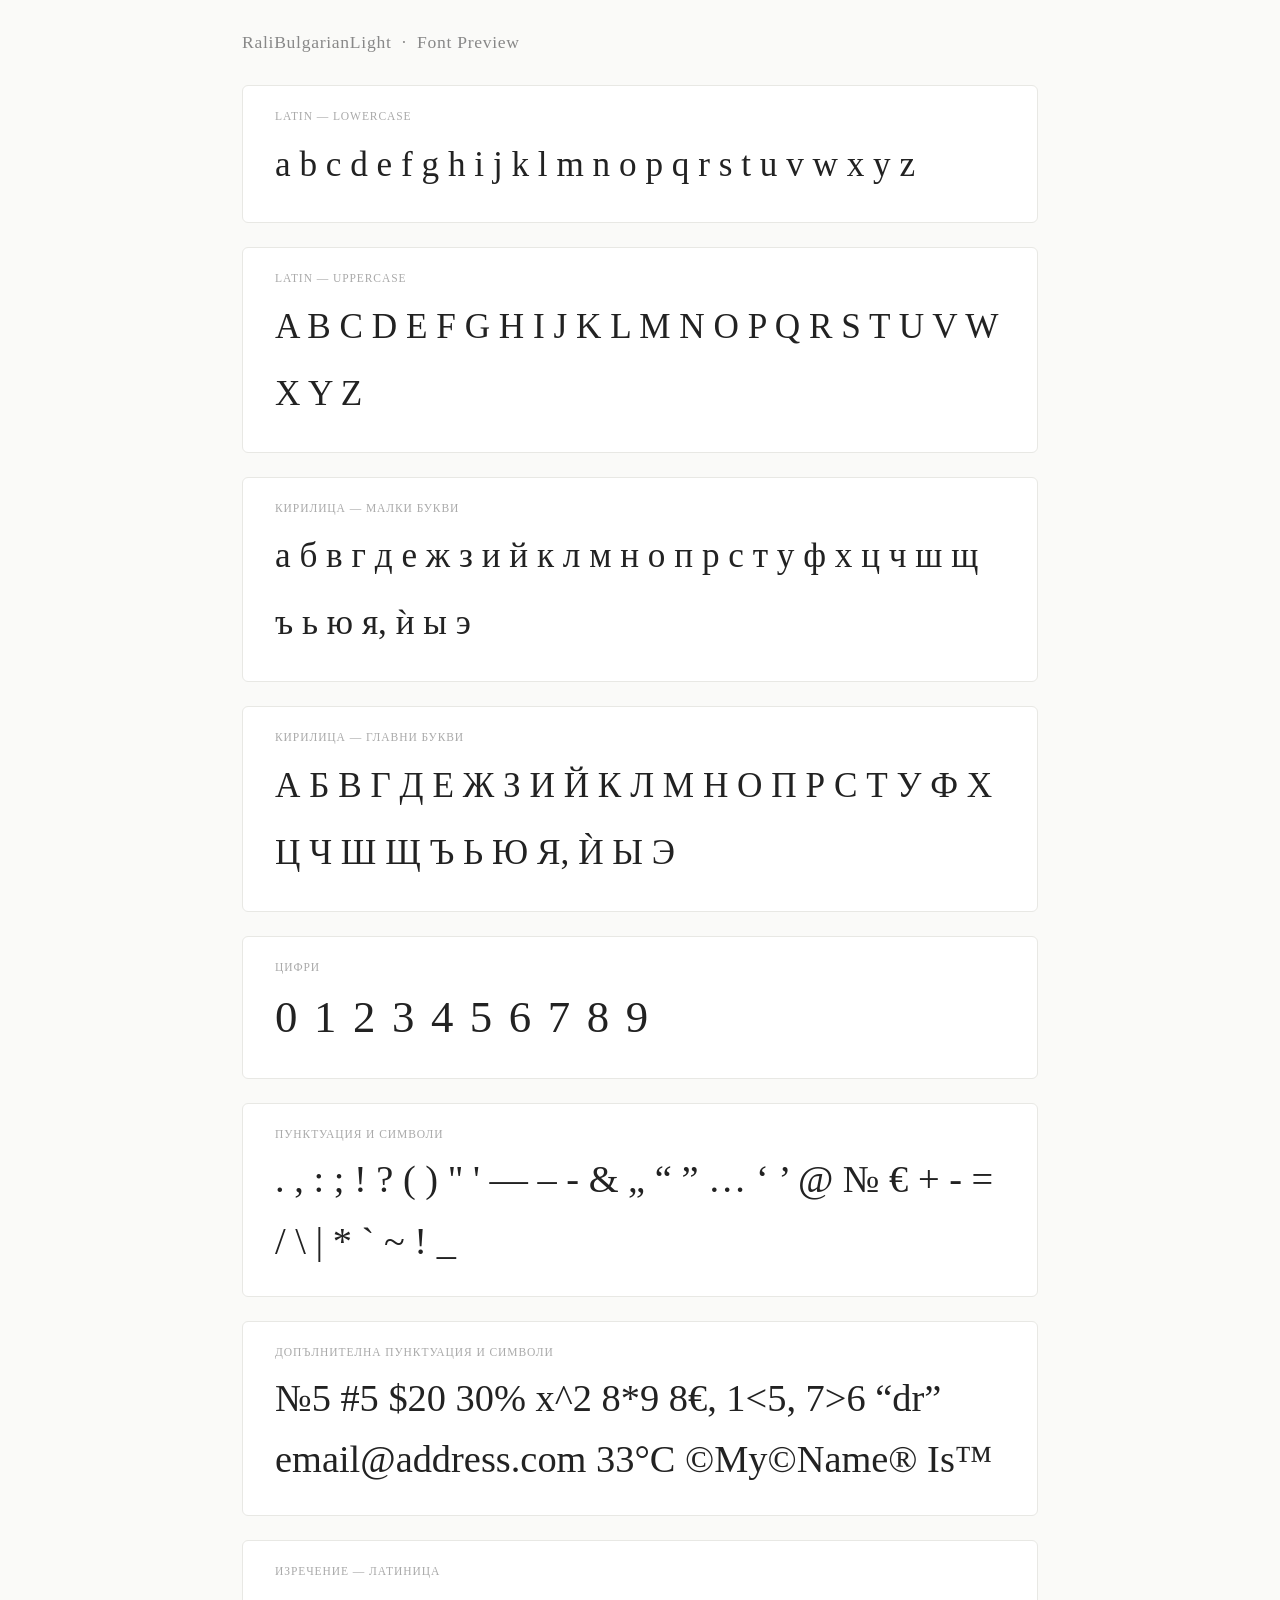
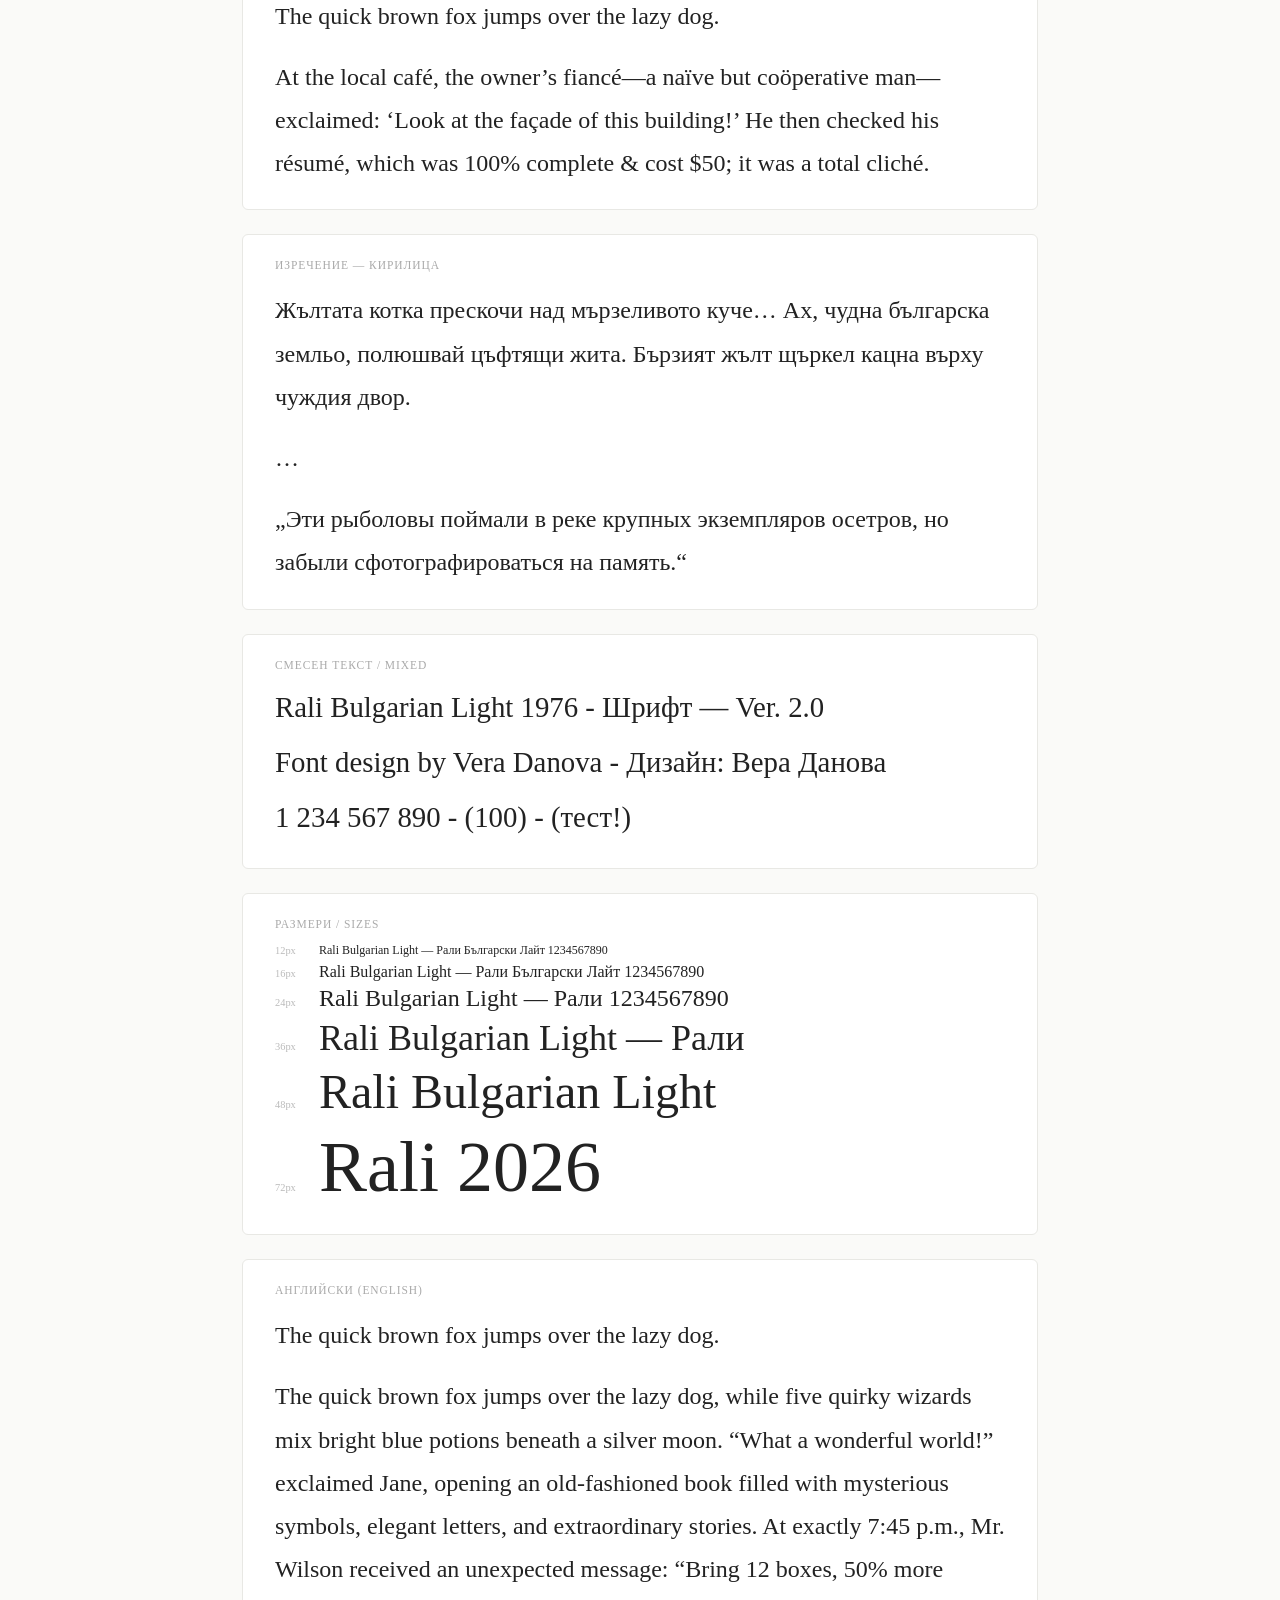
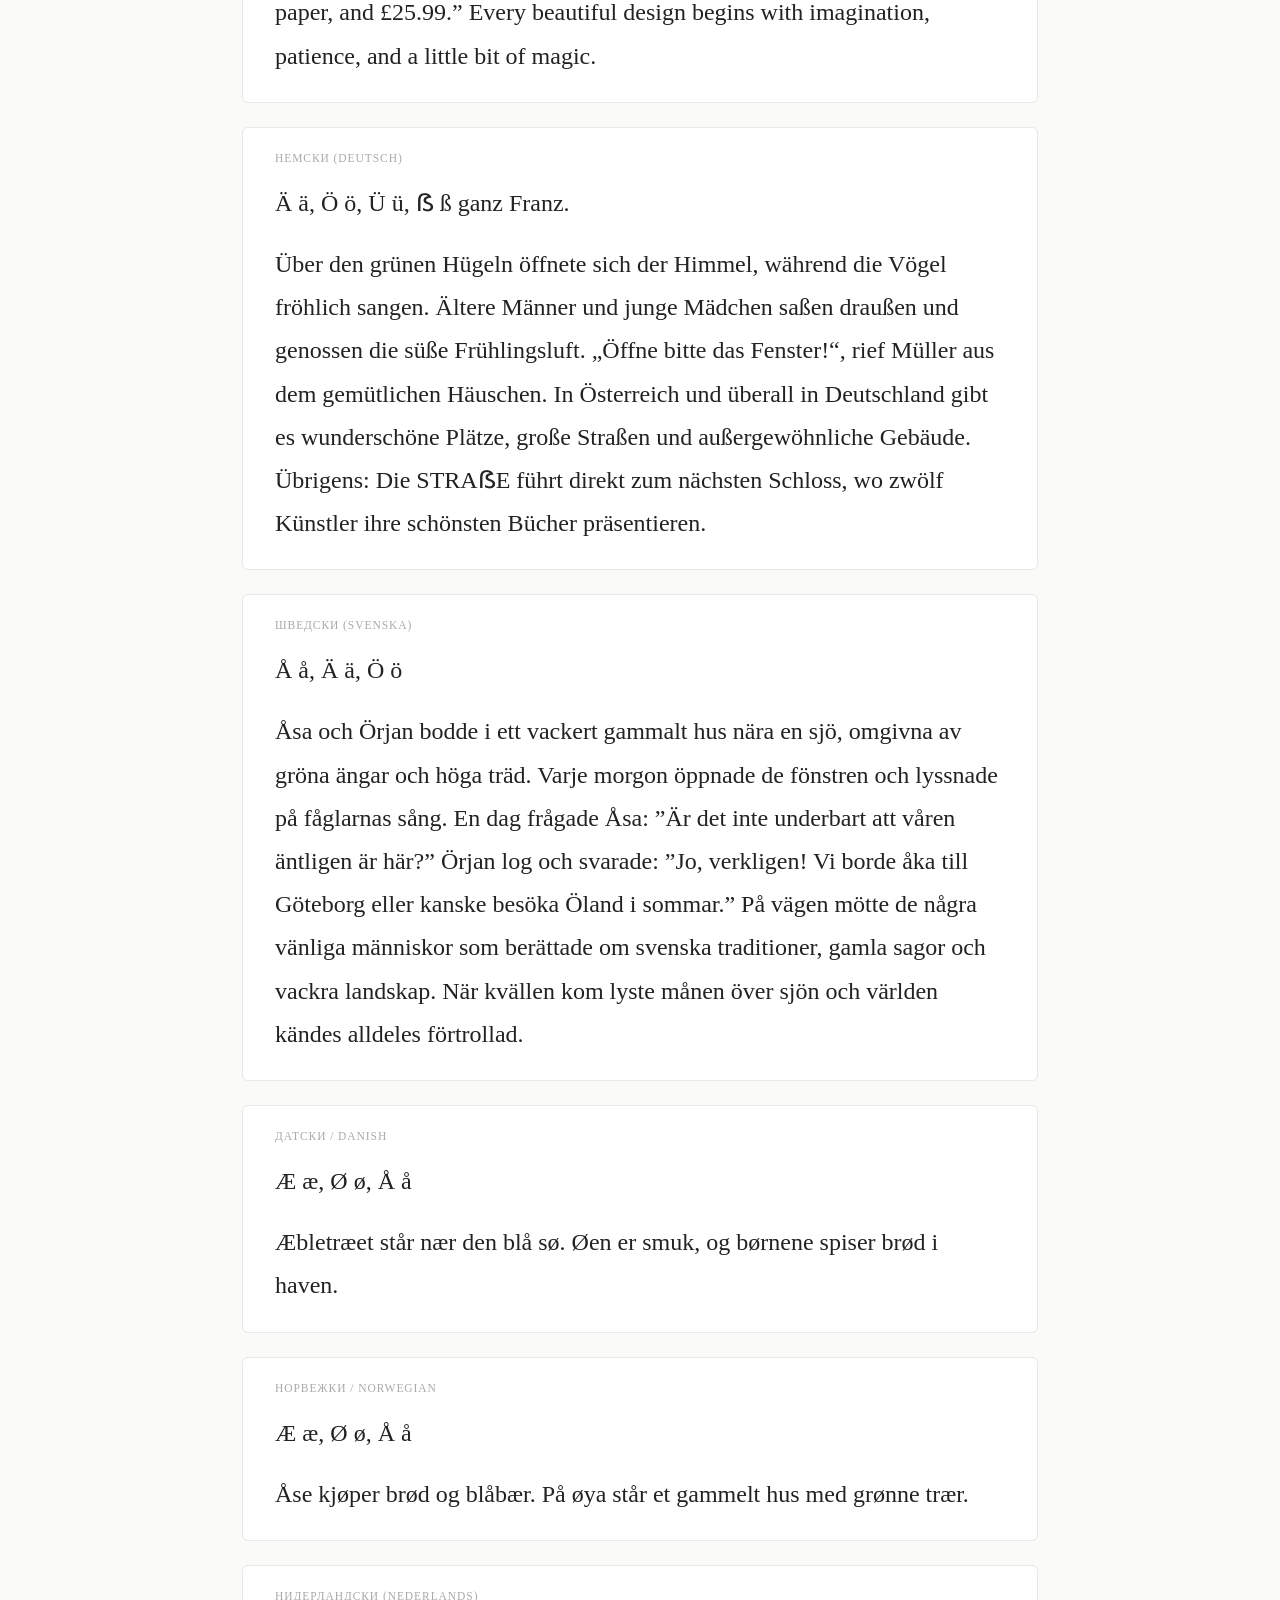
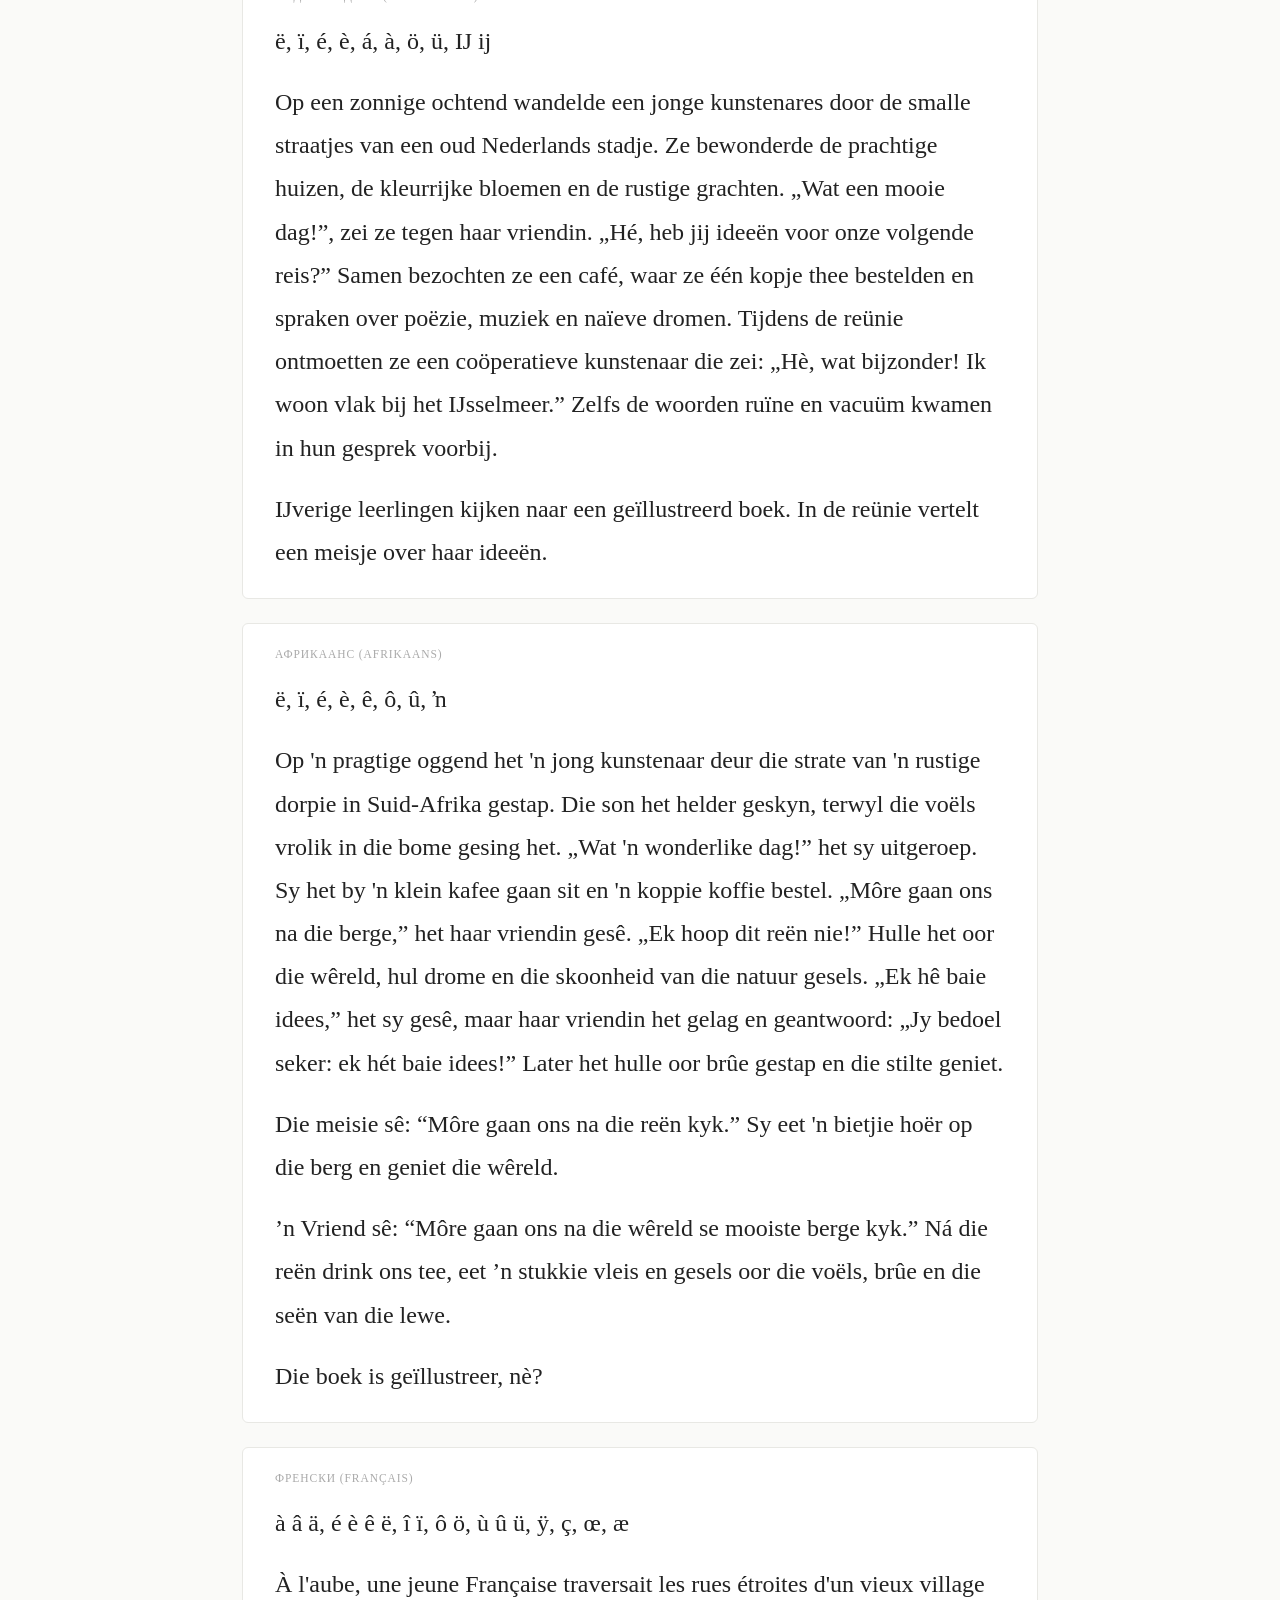
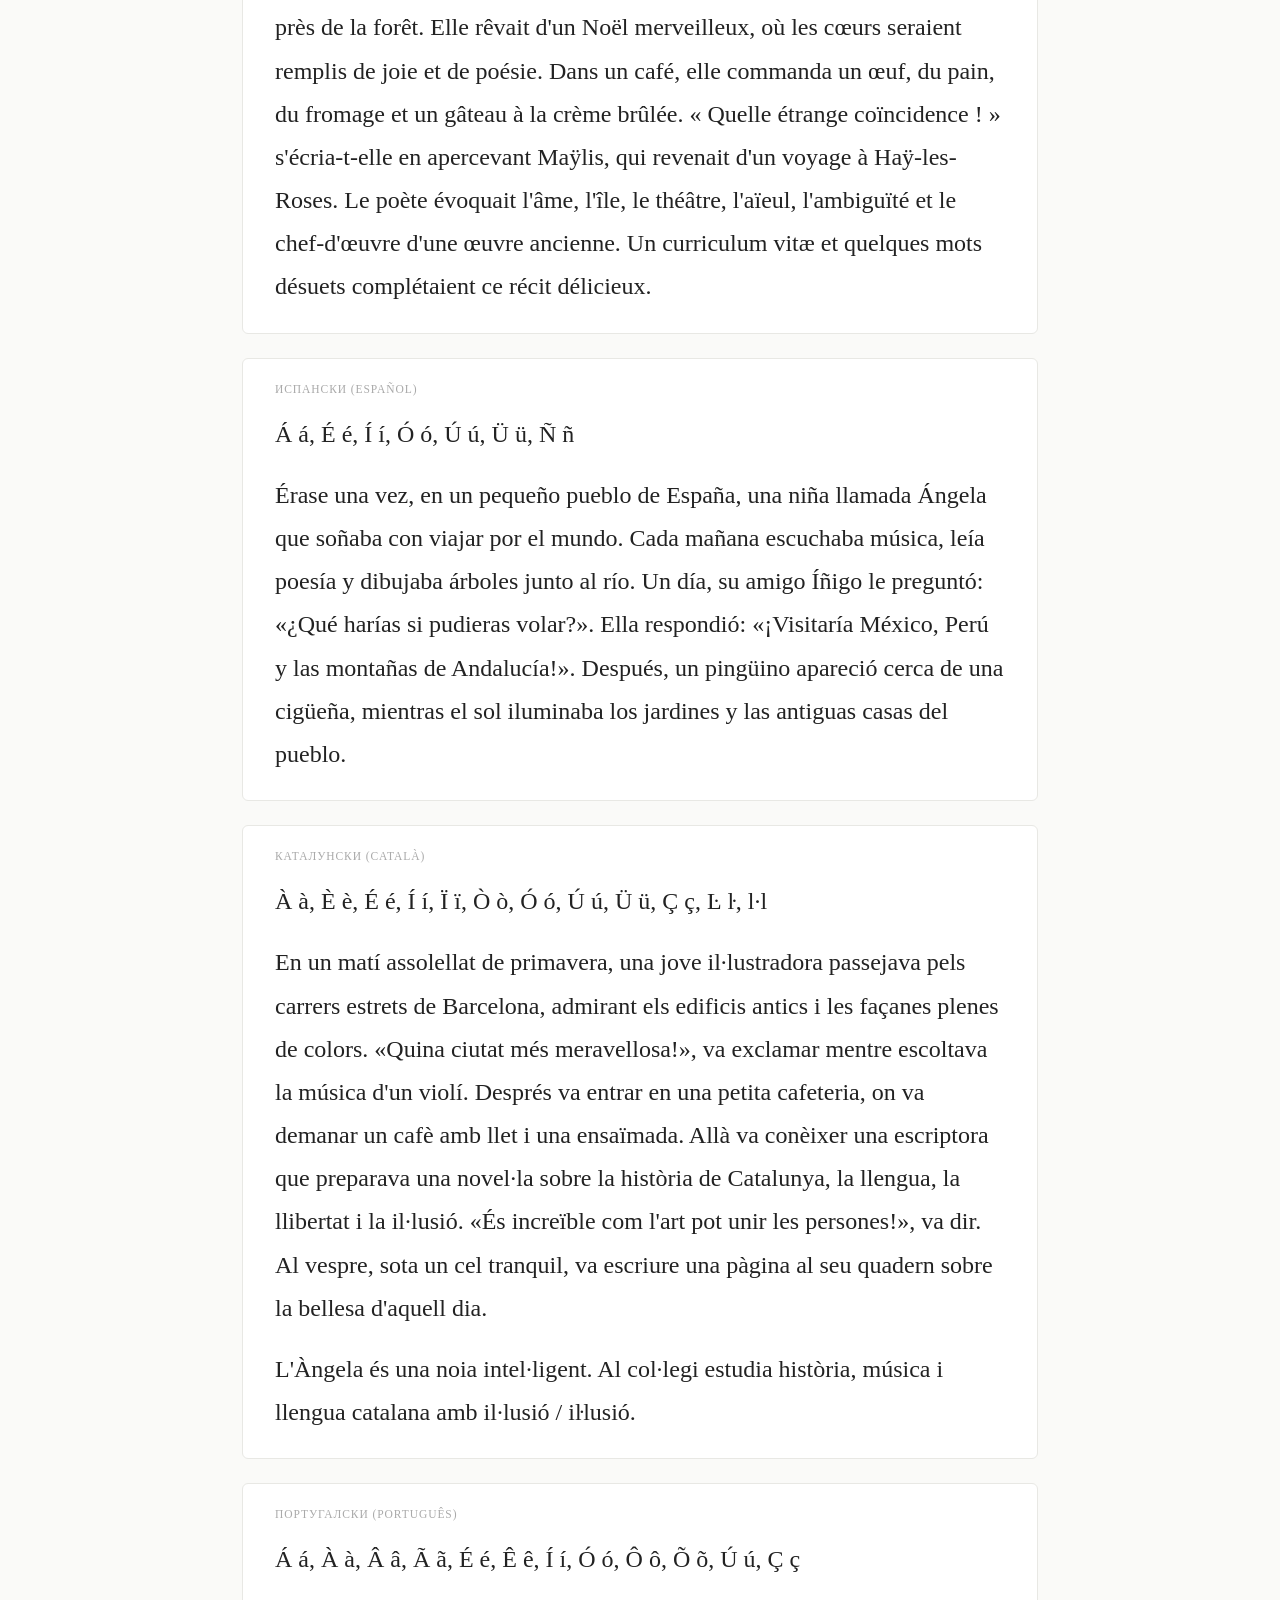
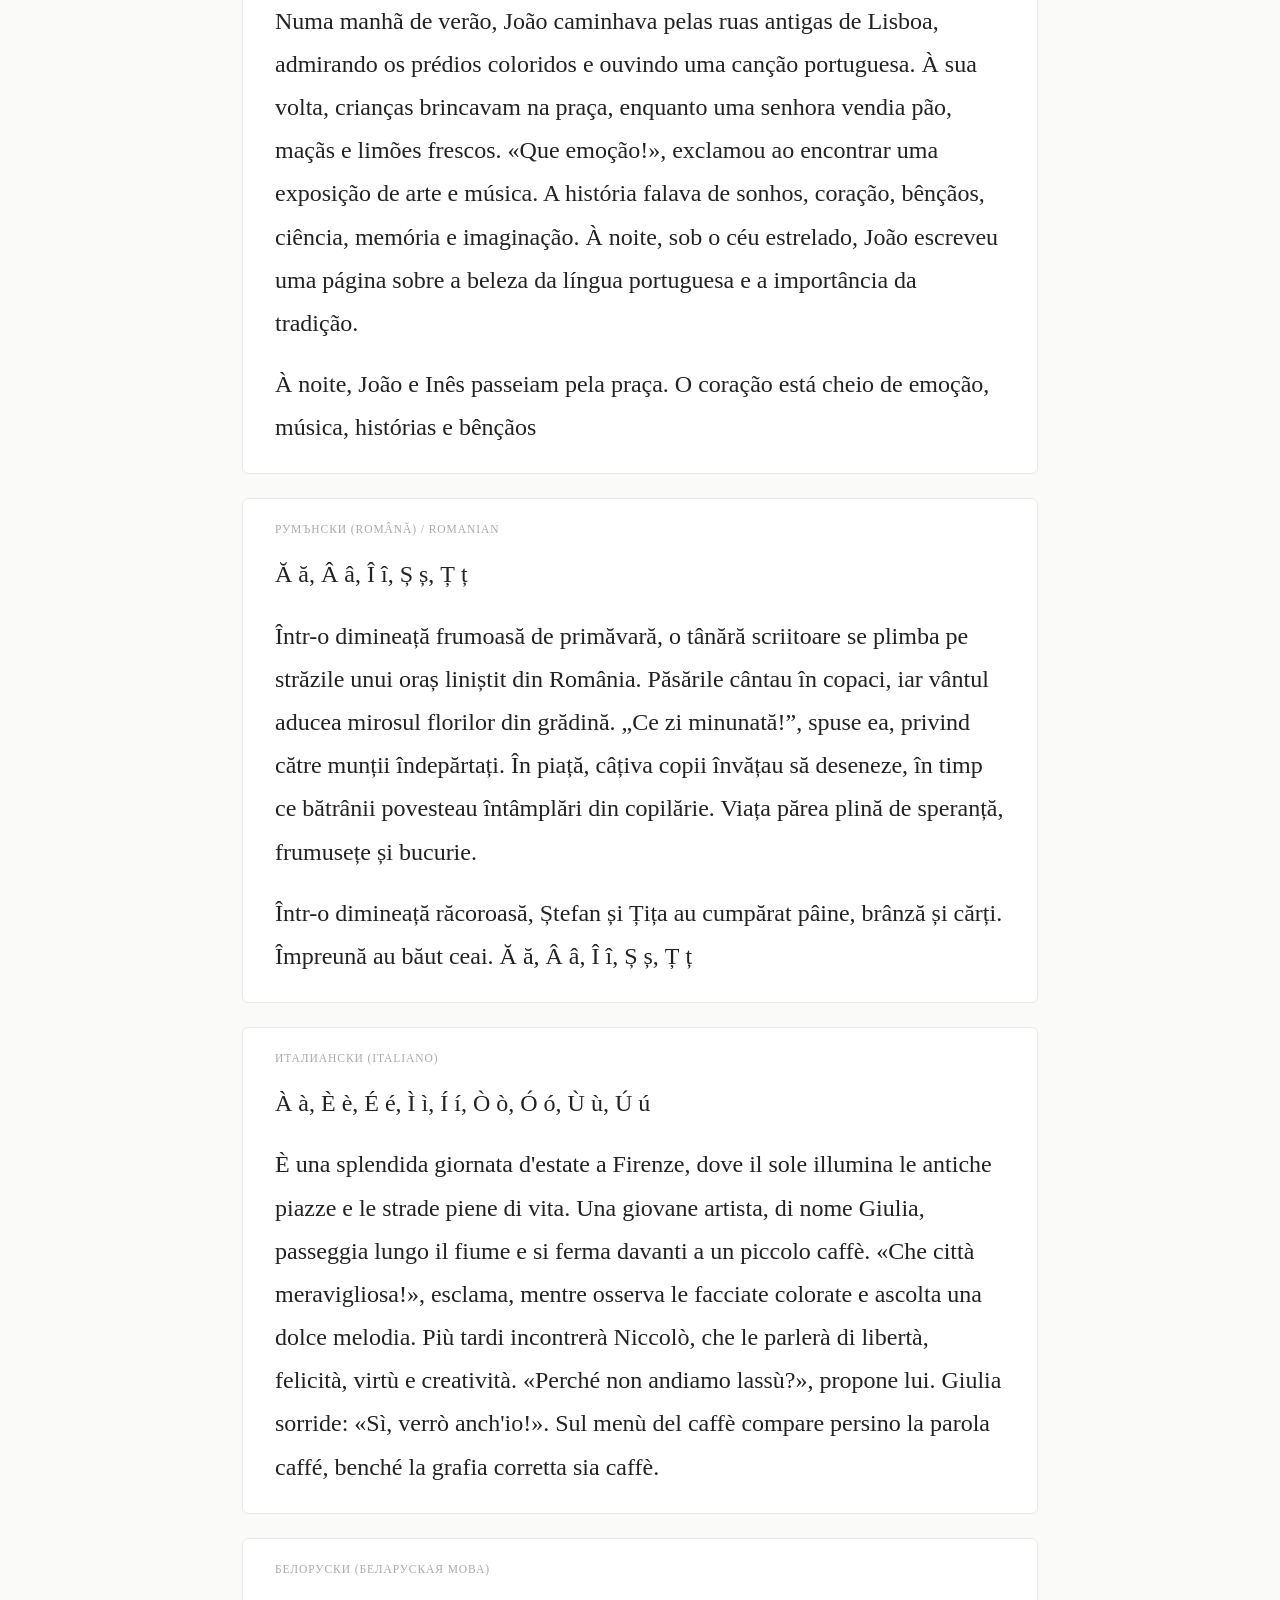
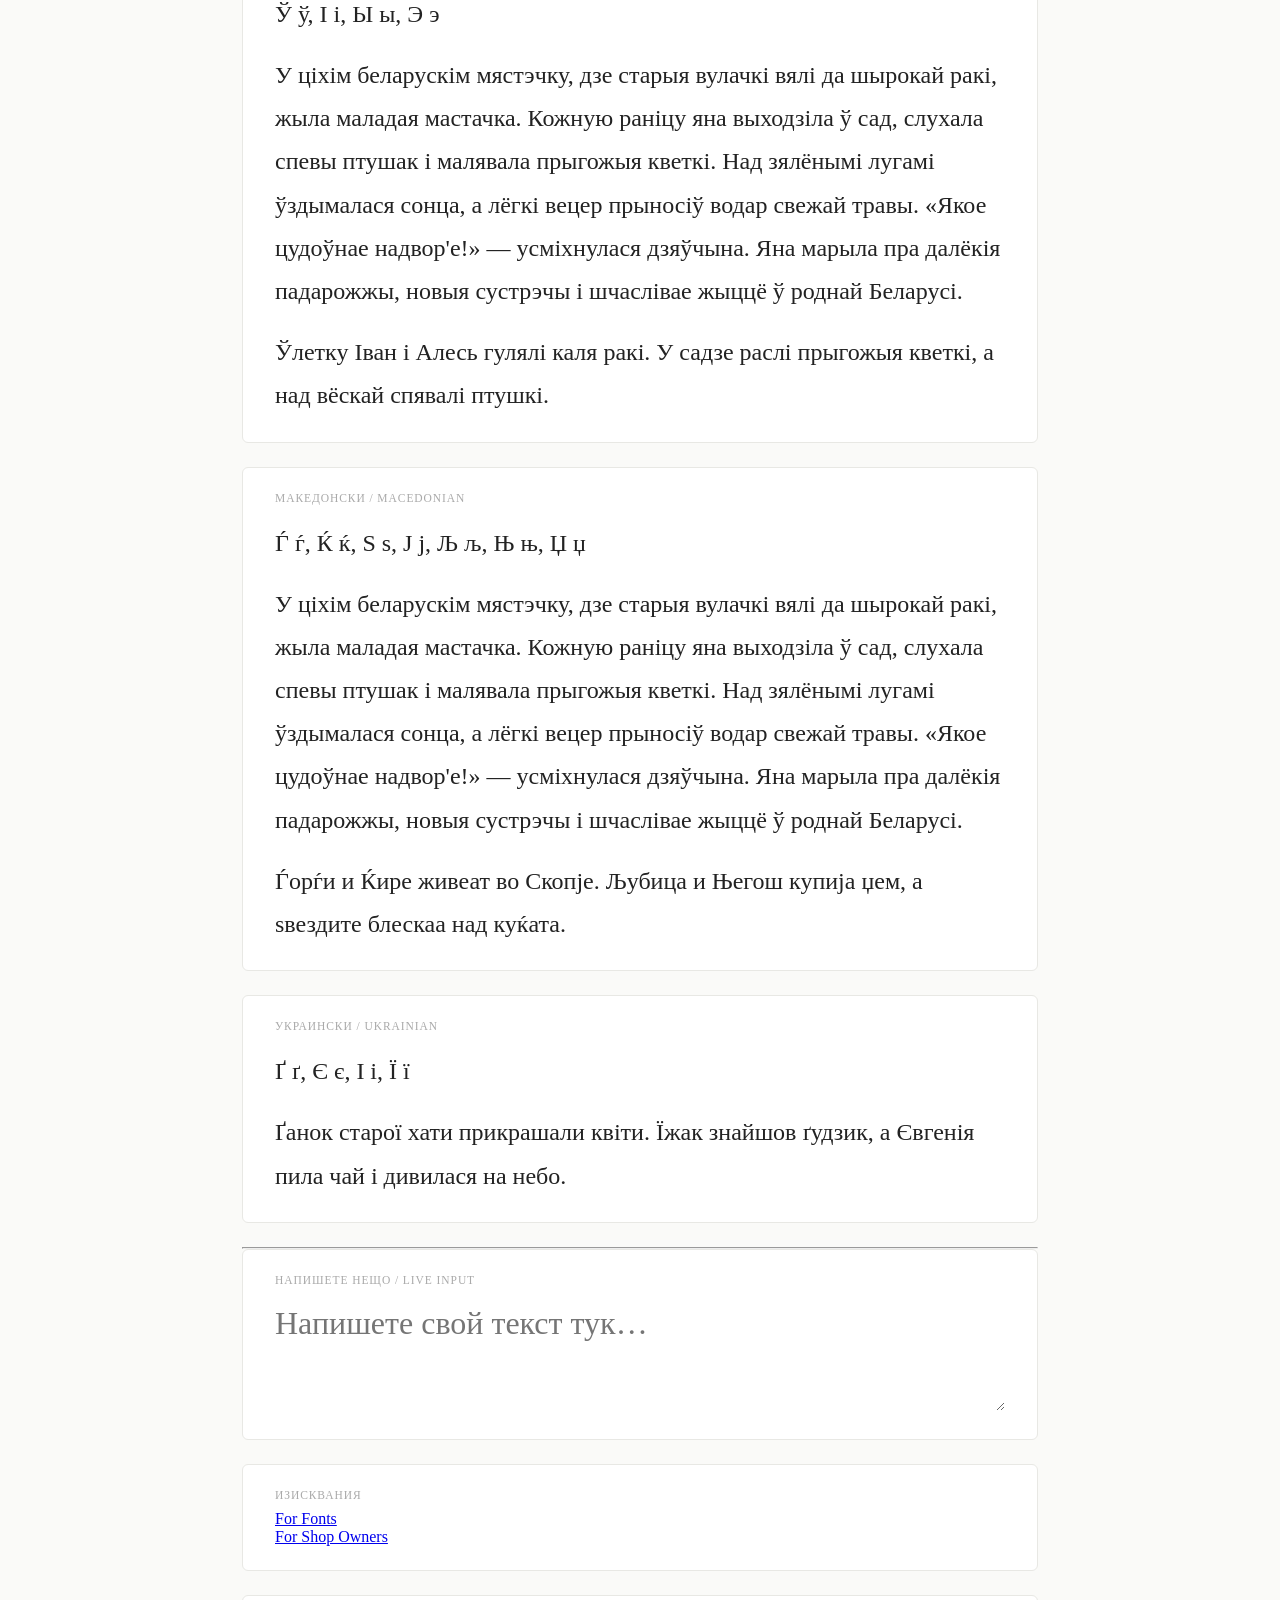
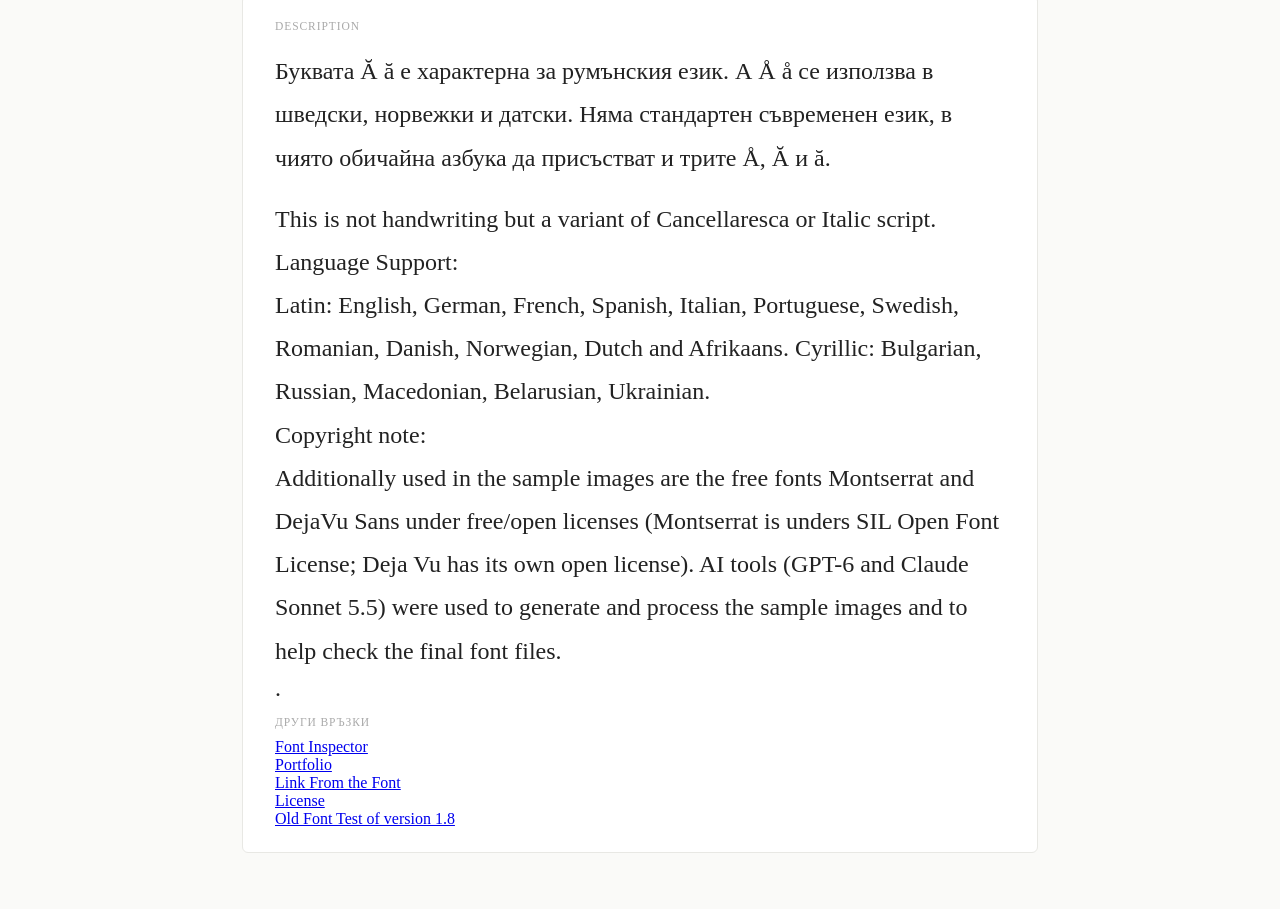
==== commit 5f633727: "Update index.html" ====
--- a/font-test/index.html
+++ b/font-test/index.html
@@ -7,8 +7,8 @@
   <style>
     @font-face {
       font-family: 'RaliBulgarianLight';
-      src: url('fonts/RaliBulgarian-Light.woff2') format('woff2'),
-           url('fonts/RaliBulgarian-Light.woff')  format('woff');
+      src: url('fonts1.9/RaliBulgarian-Light.woff2') format('woff2'),
+           url('fonts1.9/RaliBulgarian-Light.woff')  format('woff');
       font-weight: normal;
       font-style: normal;
       font-display: swap;
@@ -58,8 +58,9 @@
     .s48 { font-size: 48px; }
     .s72 { font-size: 72px; line-height: 1.2; }
 
-    .sentence { font-size: 2rem; line-height: 1.8; }
-    .sentence-bg { font-size: 2rem; line-height: 1.8; }
+    .sentence { font-size: 1.5rem; line-height: 1.8; }
+    .sentence-bg { font-size: 1.5rem; line-height: 1.8; }
+	:is(.sentence, .sentence-bg) { margin-top: 0.75em; }
 
     .mixed { font-size: 1.8rem; line-height: 1.9; }
 
@@ -138,7 +139,7 @@
 
 <div class="block">
   <div class="label">Изречение — кирилица</div>
-  <div class="rali sentence-bg">Жълтата котка прескочи над мързеливото куче… Ах, чудна българска земьо, полюшвай цъфтящи жита. Бързият жълт щъркел кацна върху чуждия двор.</div>
+  <div class="rali sentence-bg">Жълтата котка прескочи над мързеливото куче… Ах, чудна българска земльо, полюшвай цъфтящи жита. Бързият жълт щъркел кацна върху чуждия двор.</div>
   <div class="rali sentence-bg"> …</div>
   <div class="rali sentence-bg">„Эти рыболовы поймали в реке крупных экземпляров осетров, но забыли сфотографироваться на память.“</div>
 </div>
@@ -146,7 +147,7 @@
 <div class="block">
   <div class="label">Смесен текст / mixed</div>
   <div class="rali mixed">
-    Rali Bulgarian Light 1976 - Шрифт — Ver. 1.6<br>
+    Rali Bulgarian Light 1976 - Шрифт — Ver. 2.0<br>
     Font design by Vera Danova - Дизайн: Вера Данова<br>
     1 234 567 890 - (100) - (тест!)
   </div>
@@ -165,8 +166,6 @@
   </div>
 </div>
 
-Буквата Ă ă е характерна за румънския език. А Å å се използва в шведски, норвежки и датски. Няма стандартен съвременен език, в чиято обичайна азбука да присъстват и трите Å, Ă и ă.
-
 <!-- Английски (English) -->
 <div class="block">
   <div class="label">Английски (English)</div>
@@ -227,15 +226,16 @@
 <!-- Африкаанс (Afrikaans) -->
 <div class="block">
   <div class="label">Африкаанс (Afrikaans)</div>
-  <div class="rali sentence">ë, ï, é, è, ê, ô, û</div>
+  <div class="rali sentence">ë, ï, é, è, ê, ô, û, ŉ</div>
   <div class="rali sentence">
 Op 'n pragtige oggend het 'n jong kunstenaar deur die strate van 'n rustige dorpie in Suid-Afrika gestap. Die son het helder geskyn, terwyl die voëls vrolik in die bome gesing het. „Wat 'n wonderlike dag!” het sy uitgeroep. Sy het by 'n klein kafee gaan sit en 'n koppie koffie bestel. „Môre gaan ons na die berge,” het haar vriendin gesê. „Ek hoop dit reën nie!” Hulle het oor die wêreld, hul drome en die skoonheid van die natuur gesels. „Ek hê baie idees,” het sy gesê, maar haar vriendin het gelag en geantwoord: „Jy bedoel seker: ek hét baie idees!” Later het hulle oor brûe gestap en die stilte geniet.</div>
   <div class="rali sentence">
 Die meisie sê: “Môre gaan ons na die reën kyk.” Sy eet 'n bietjie hoër op die berg en geniet die wêreld.</div>
-</div>
-
-
-<hr>
+  <div class="rali sentence">
+’n Vriend sê: “Môre gaan ons na die wêreld se mooiste berge kyk.” Ná die reën drink ons tee, eet ’n stukkie vleis en gesels oor die voëls, brûe en die seën van die lewe.</div>
+  <div class="rali sentence">Die boek is geïllustreer, nè?</div>
+</div>
+
 
 
 <!-- Френски (Français) -->
@@ -298,7 +298,6 @@
 È una splendida giornata d'estate a Firenze, dove il sole illumina le antiche piazze e le strade piene di vita. Una giovane artista, di nome Giulia, passeggia lungo il fiume e si ferma davanti a un piccolo caffè. «Che città meravigliosa!», esclama, mentre osserva le facciate colorate e ascolta una dolce melodia. Più tardi incontrerà Niccolò, che le parlerà di libertà, felicità, virtù e creatività. «Perché non andiamo lassù?», propone lui. Giulia sorride: «Sì, verrò anch'io!». Sul menù del caffè compare persino la parola caffé, benché la grafia corretta sia caffè.</div>
 </div>
 
-<hr>
 
 <!-- Белоруски (Беларуская мова) -->
 <div class="block">
@@ -330,9 +329,7 @@
 <div class="block">
   <div class="label">Украински / Ukrainian</div>
   <div class="rali sentence">Ґ ґ, Є є, І і, Ї ї </div>
-  <div class="rali sentence">
-Ґанок старої хати прикрашали квіти. Їжак знайшов ґудзик, а Євгенія пила чай і дивилася на небо.
-</div>
+  <div class="rali sentence">Ґанок старої хати прикрашали квіти. Їжак знайшов ґудзик, а Євгенія пила чай і дивилася на небо.</div>
 </div>
 
 <hr>
@@ -354,5 +351,29 @@
   <div><a href="https://support.creativemarket.com/hc/en-us/articles/1260803906370-Shop-Owner-Upload-Guidelines">For Shop Owners</a></div>
 </div>
 
+<div class="block">
+  <div class="label">Description</div>
+  <div class="rali sentence-bg">
+	Буквата Ă ă е характерна за румънския език. А Å å се използва в шведски, норвежки и датски. Няма стандартен съвременен език, в чиято обичайна азбука да присъстват и трите Å, Ă и ă.
+  </div>
+  <div class="rali sentence-bg">
+	This is not handwriting but a variant of Cancellaresca or Italic script.
+	<br>
+	Language Support: <br>
+	Latin: English, German, French, Spanish, Italian, Portuguese, Swedish, Romanian, Danish, Norwegian, Dutch and Afrikaans.
+	Cyrillic: Bulgarian, Russian, Macedonian, Belarusian, Ukrainian.
+	<br>
+	Copyright note: <br>
+	Additionally used in the sample images are the free fonts Montserrat and DejaVu Sans under free/open licenses (Montserrat is unders SIL Open Font License; Deja Vu has its own open license).
+	AI tools (GPT-6 and Claude Sonnet 5.5) were used to generate and process the sample images and to help check the final font files.
+	<br>·
+  </div>
+  <div class="label">Други връзки</div>
+  <div><a href="https://danovav.github.io/gpt61sol/FontInspector.html" target="fontinspector">Font Inspector</a></div>
+  <div><a href="https://danovav.github.io/ralibulgarianlight/" target="portfolio">Portfolio</a></div>
+  <div><a href="https://danovav.github.io/" target="main">Link From the Font</a></div>
+  <div><a href="https://danovav.github.io/licenses/ralibulgarian/license.md" target="license">License</a></div>
+  <div><a href="https://danovav.github.io/sdksite/fonts-test/index.html" target="fonttest">Old Font Test of version 1.8</a></div>
+</div>
 
 </body></html>
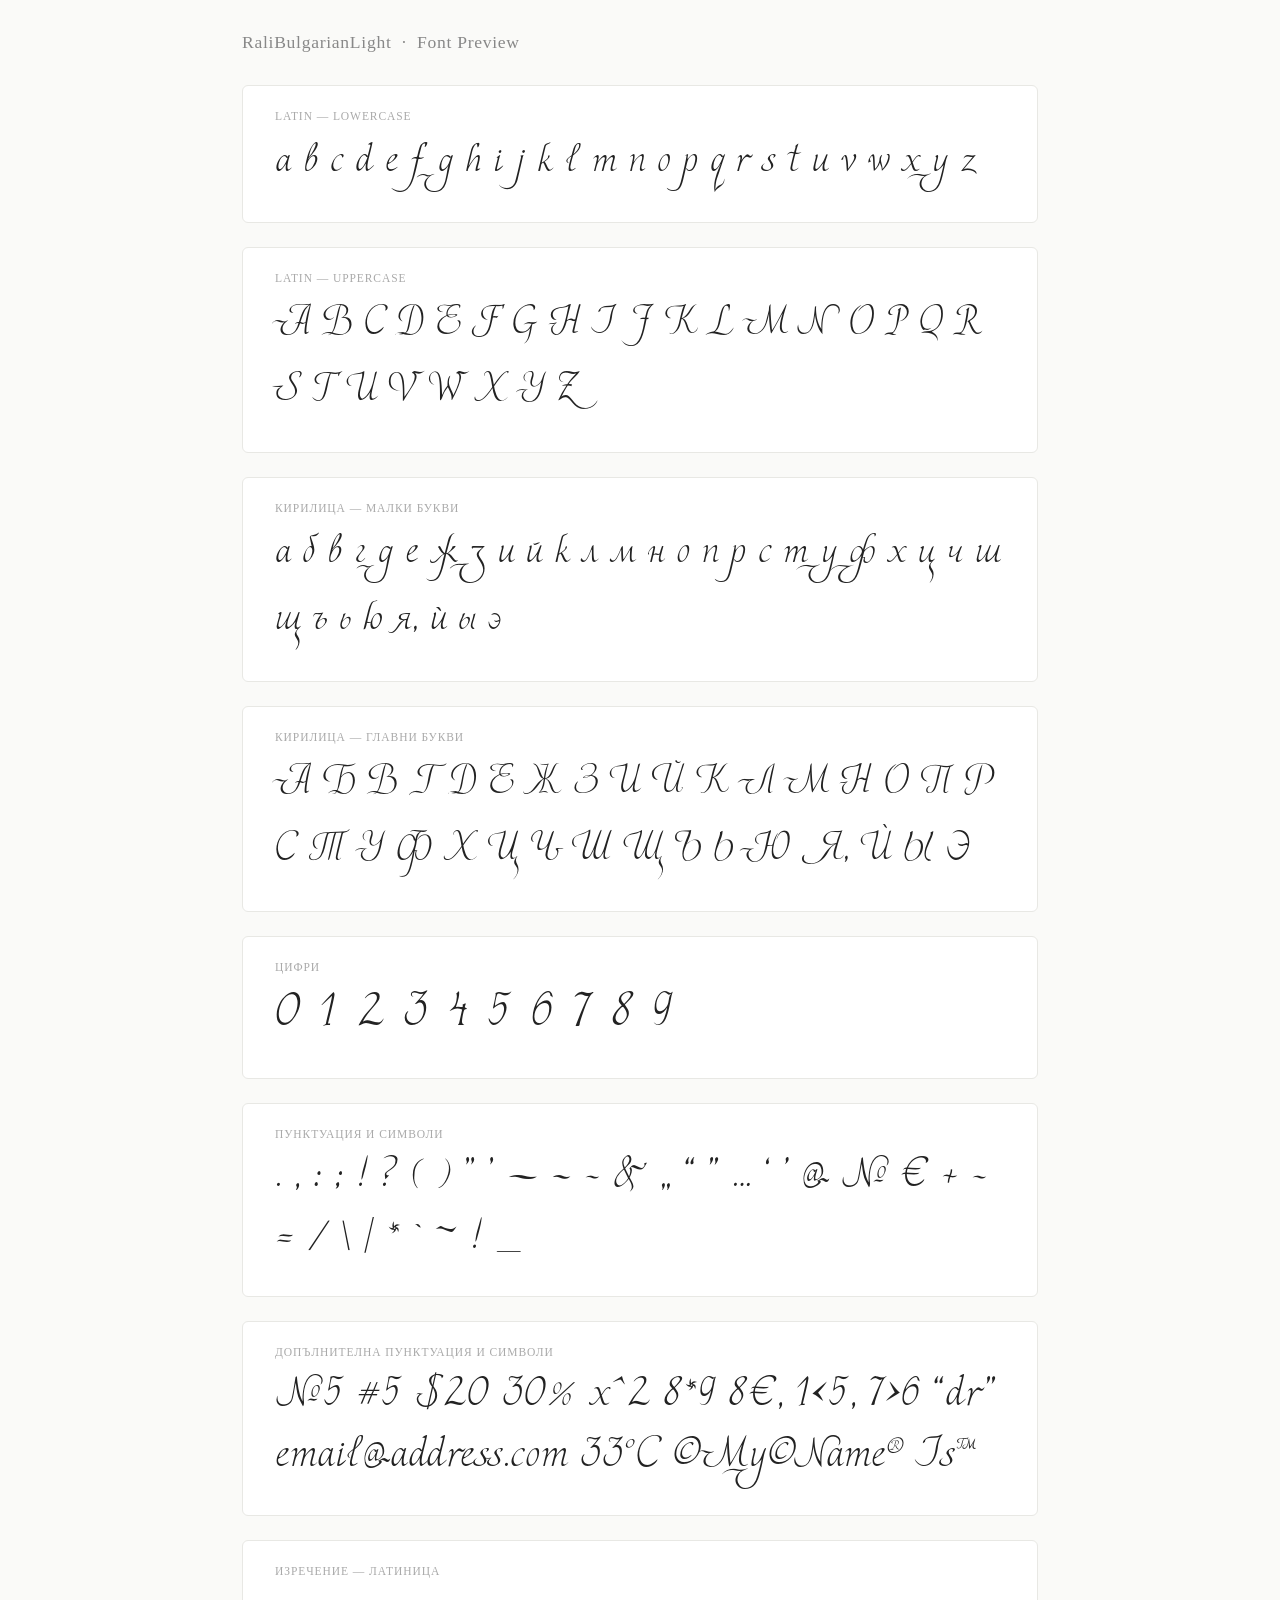
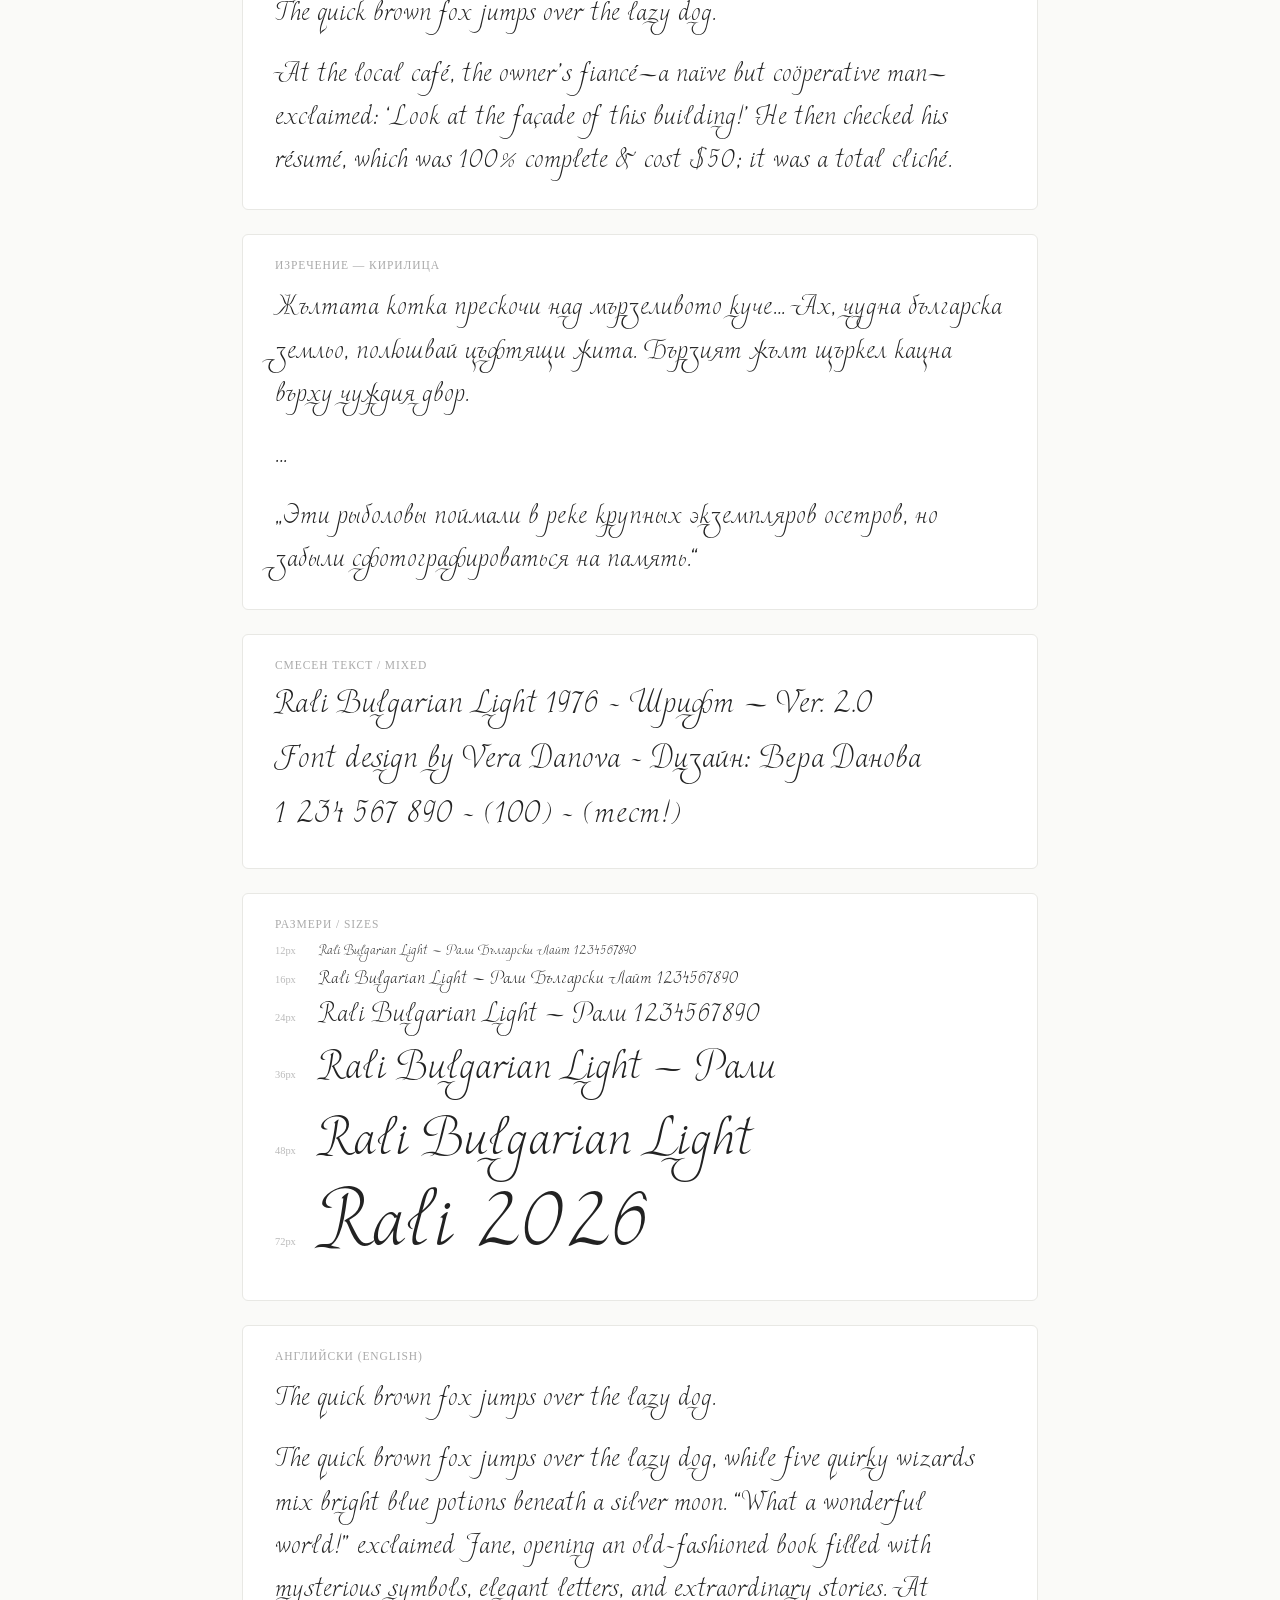
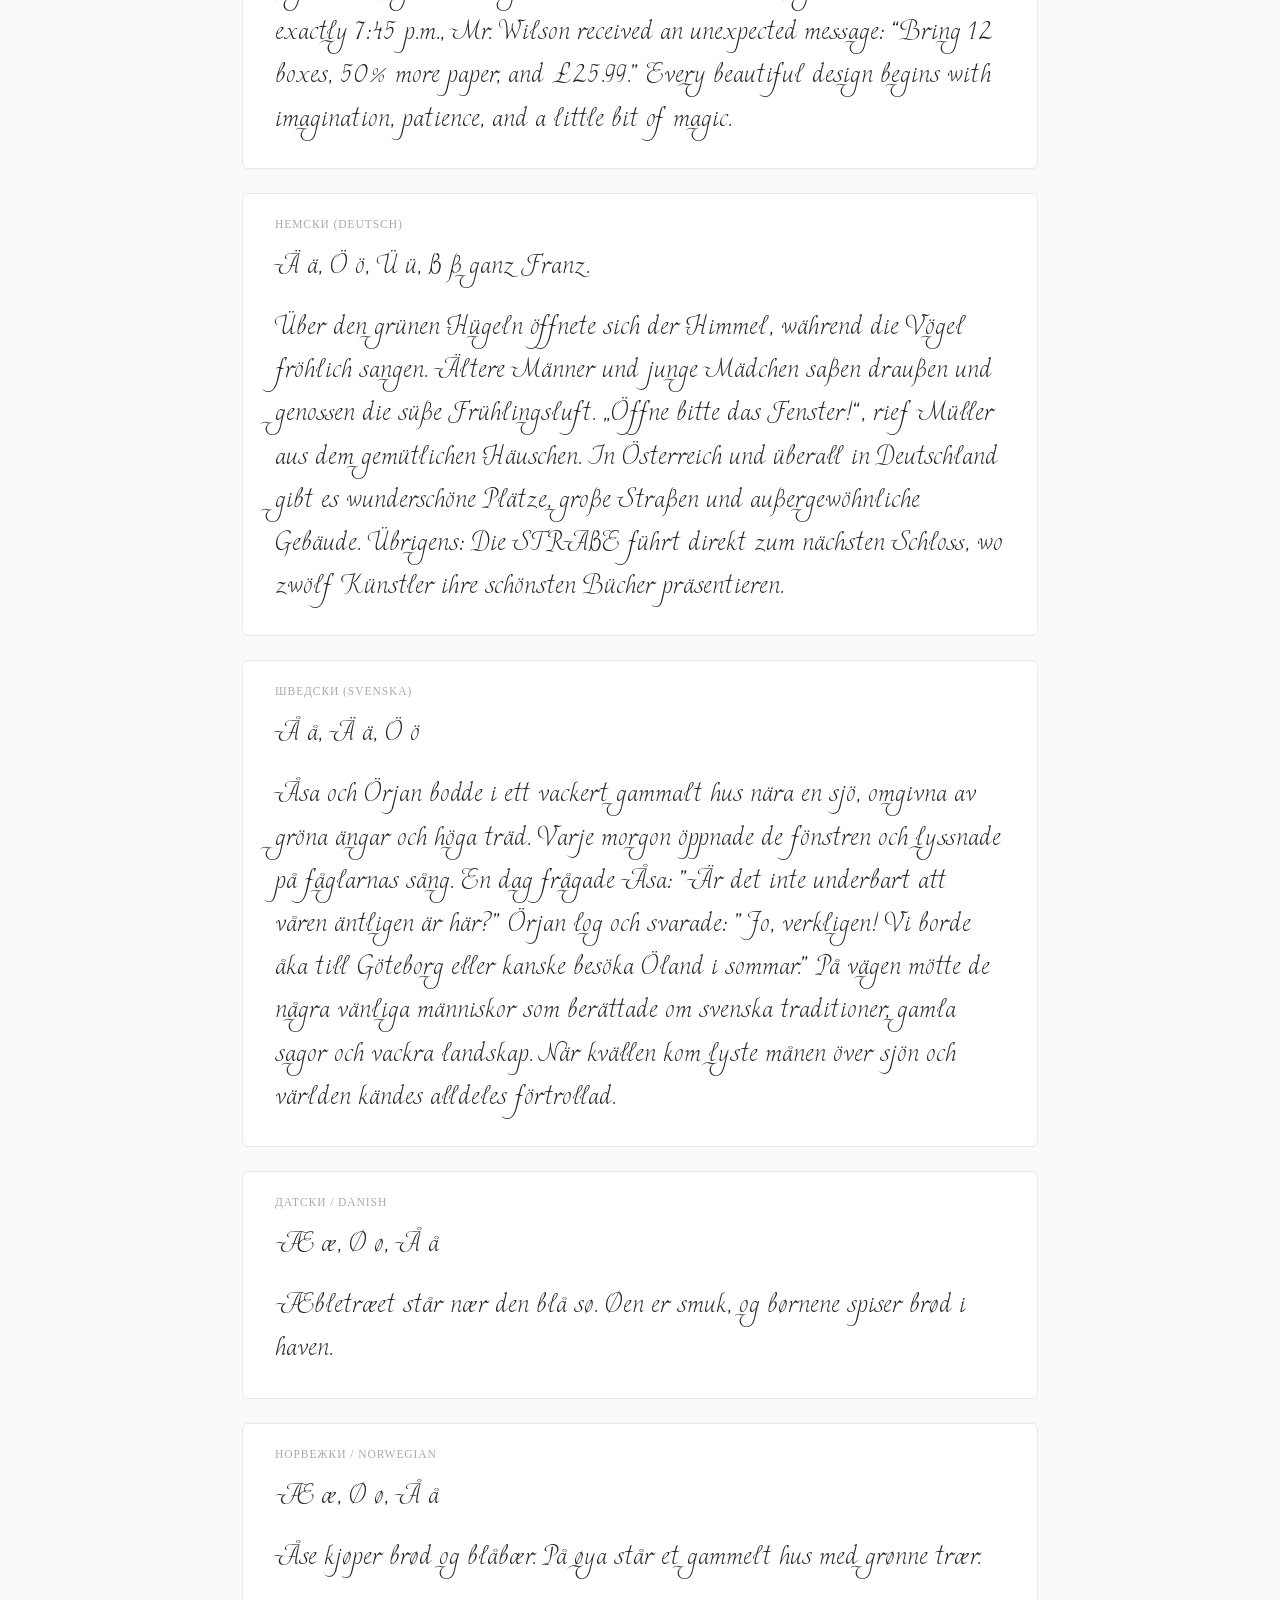
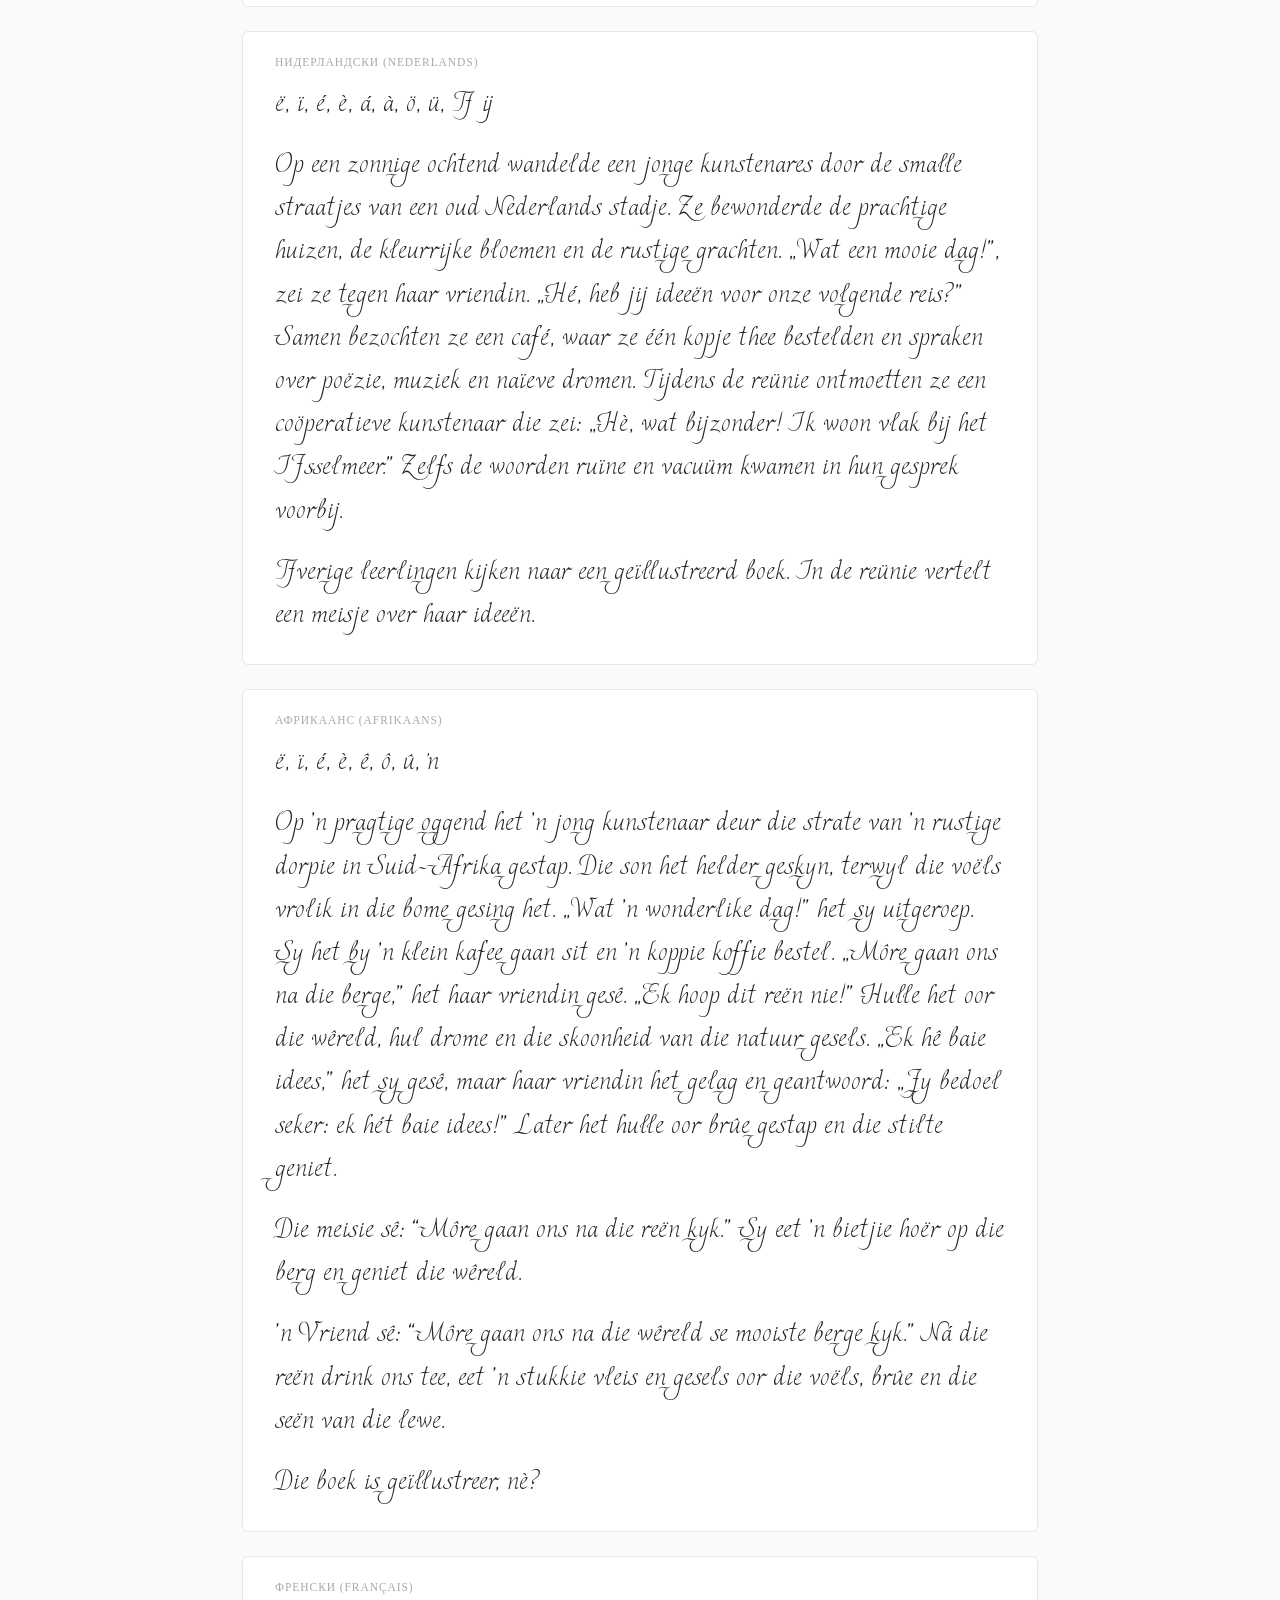
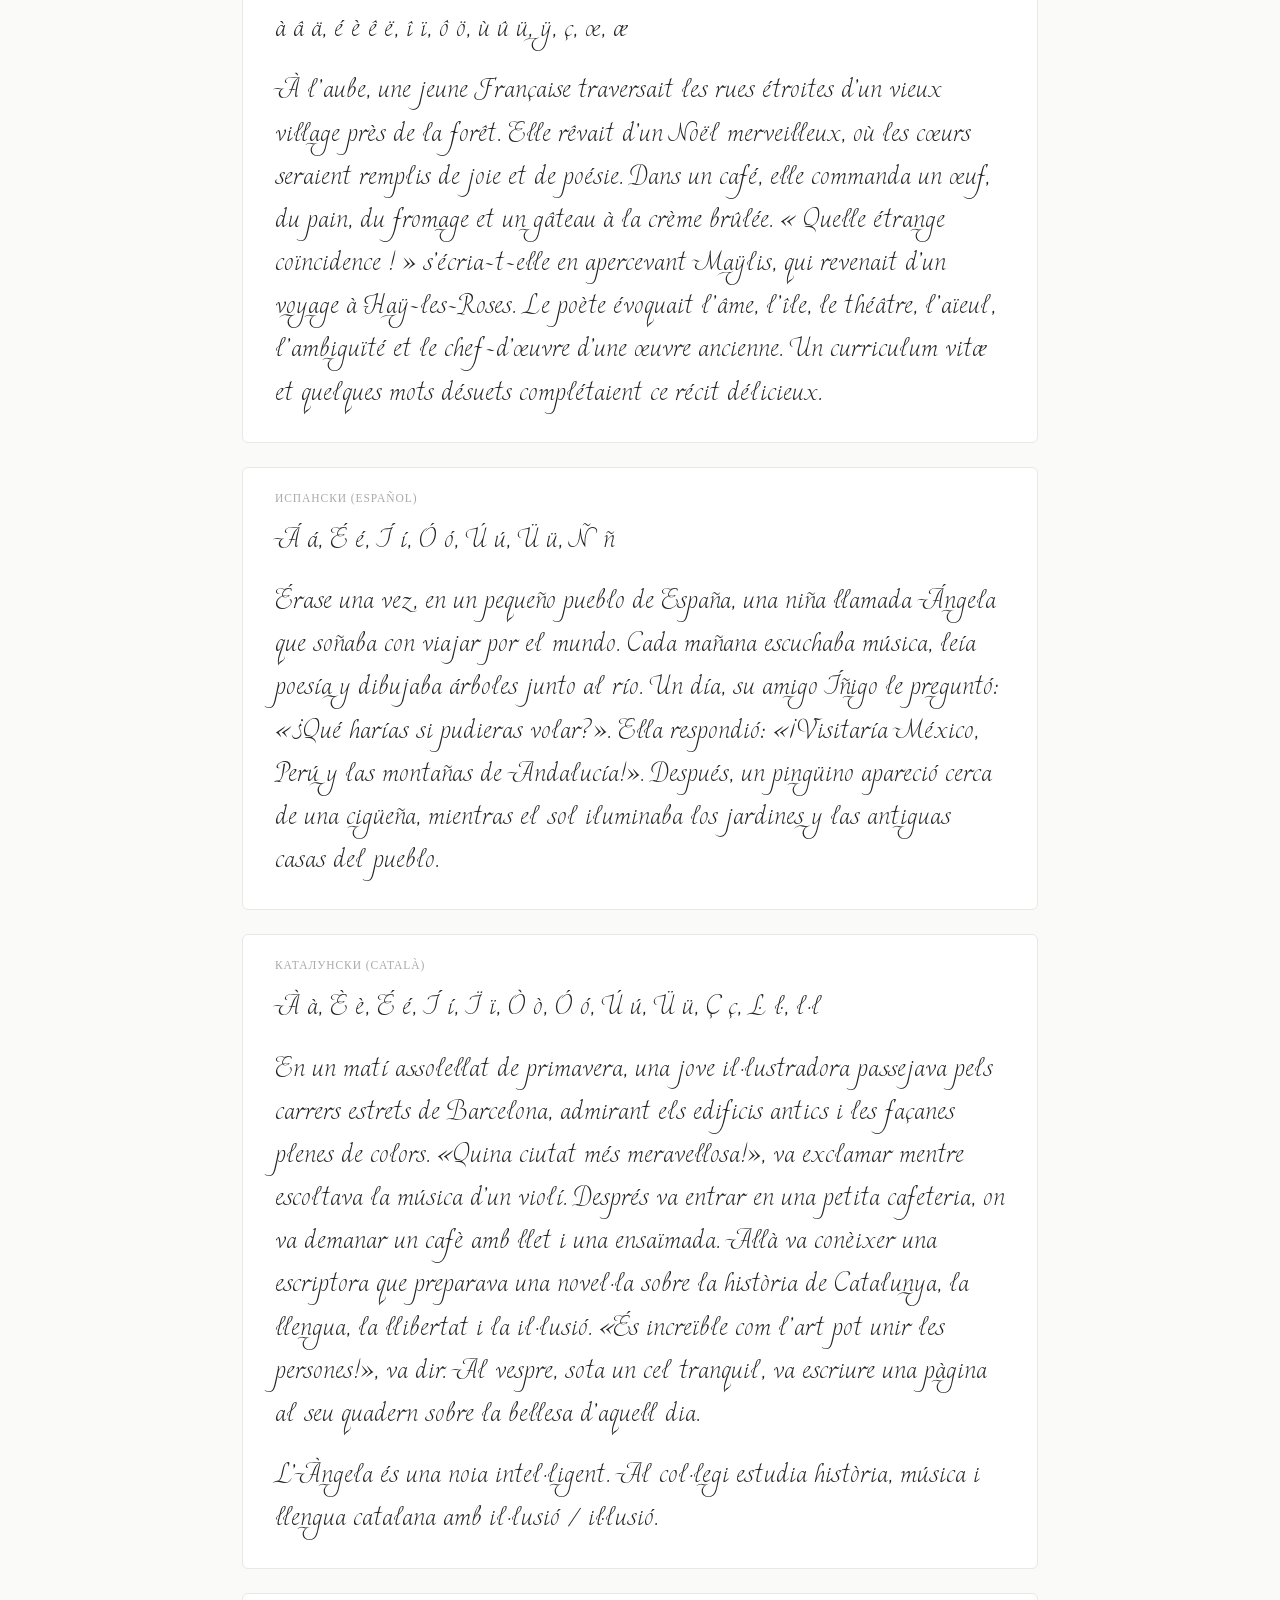
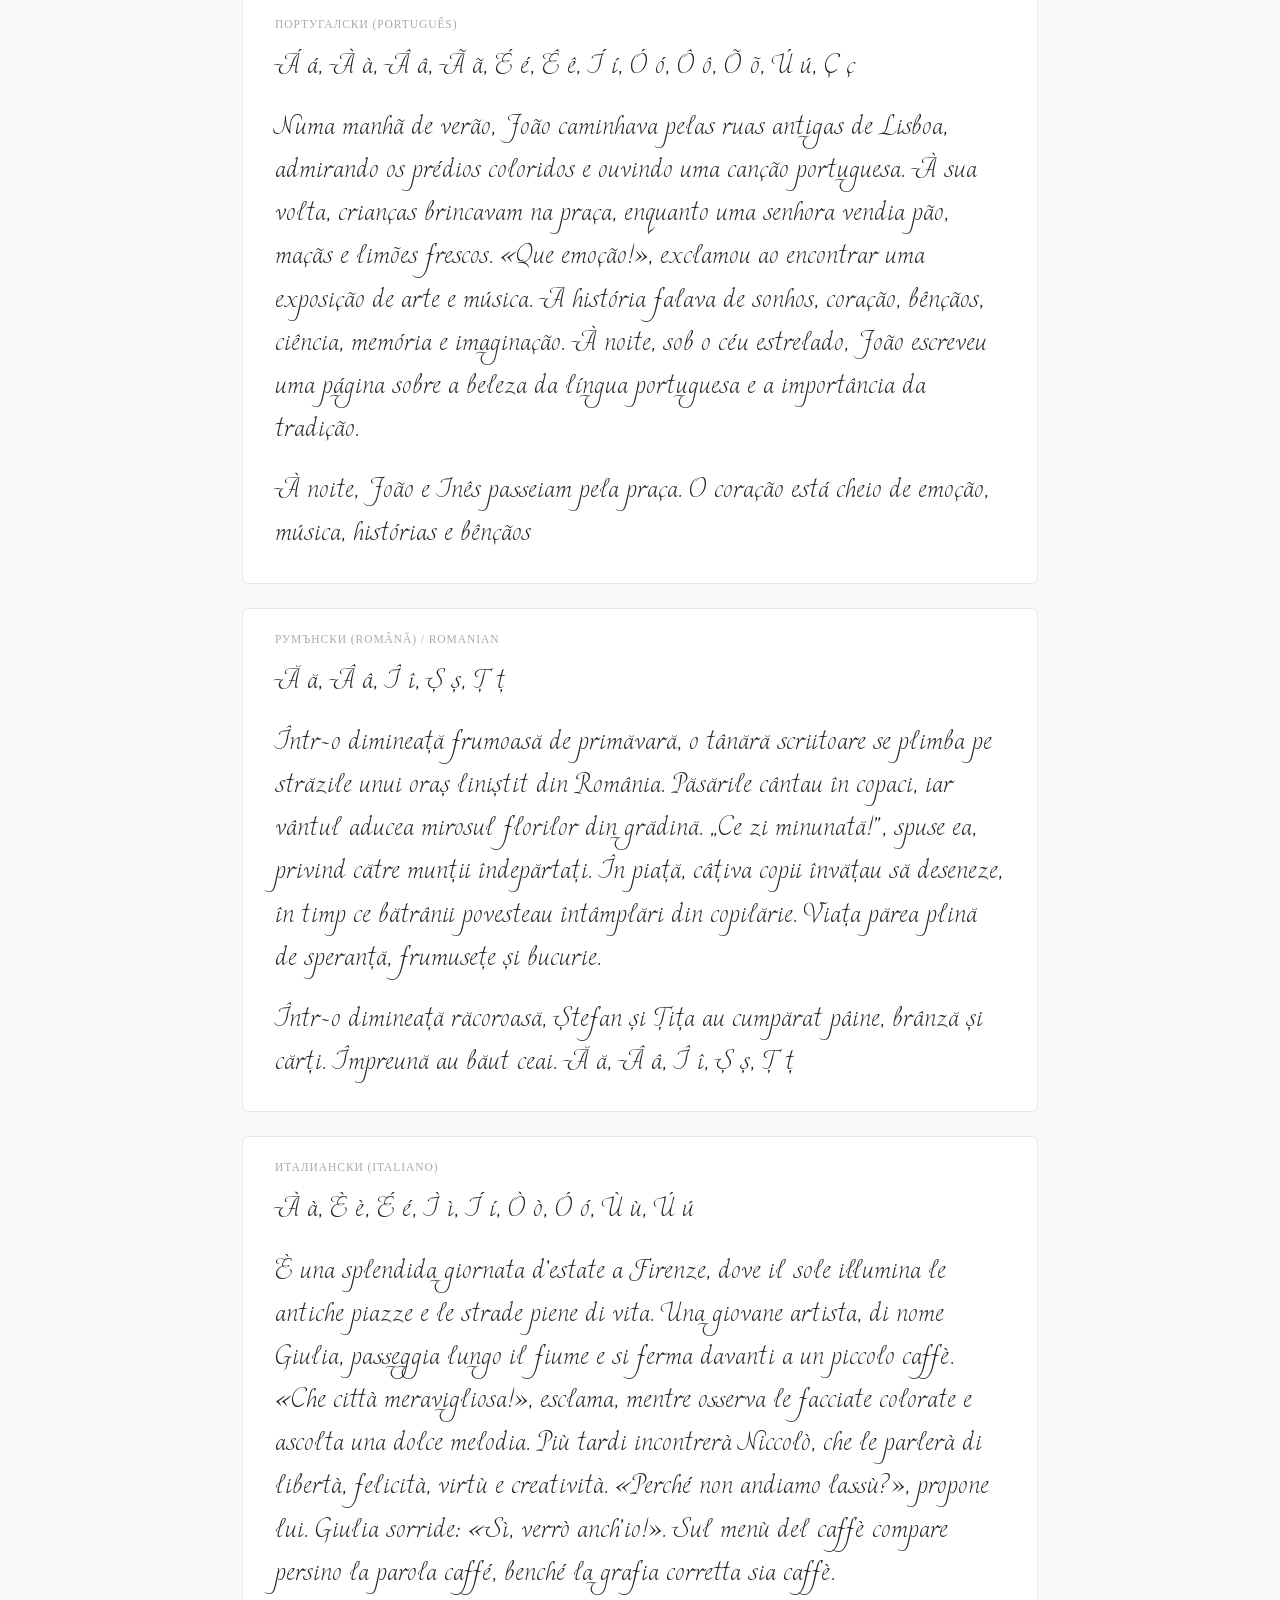
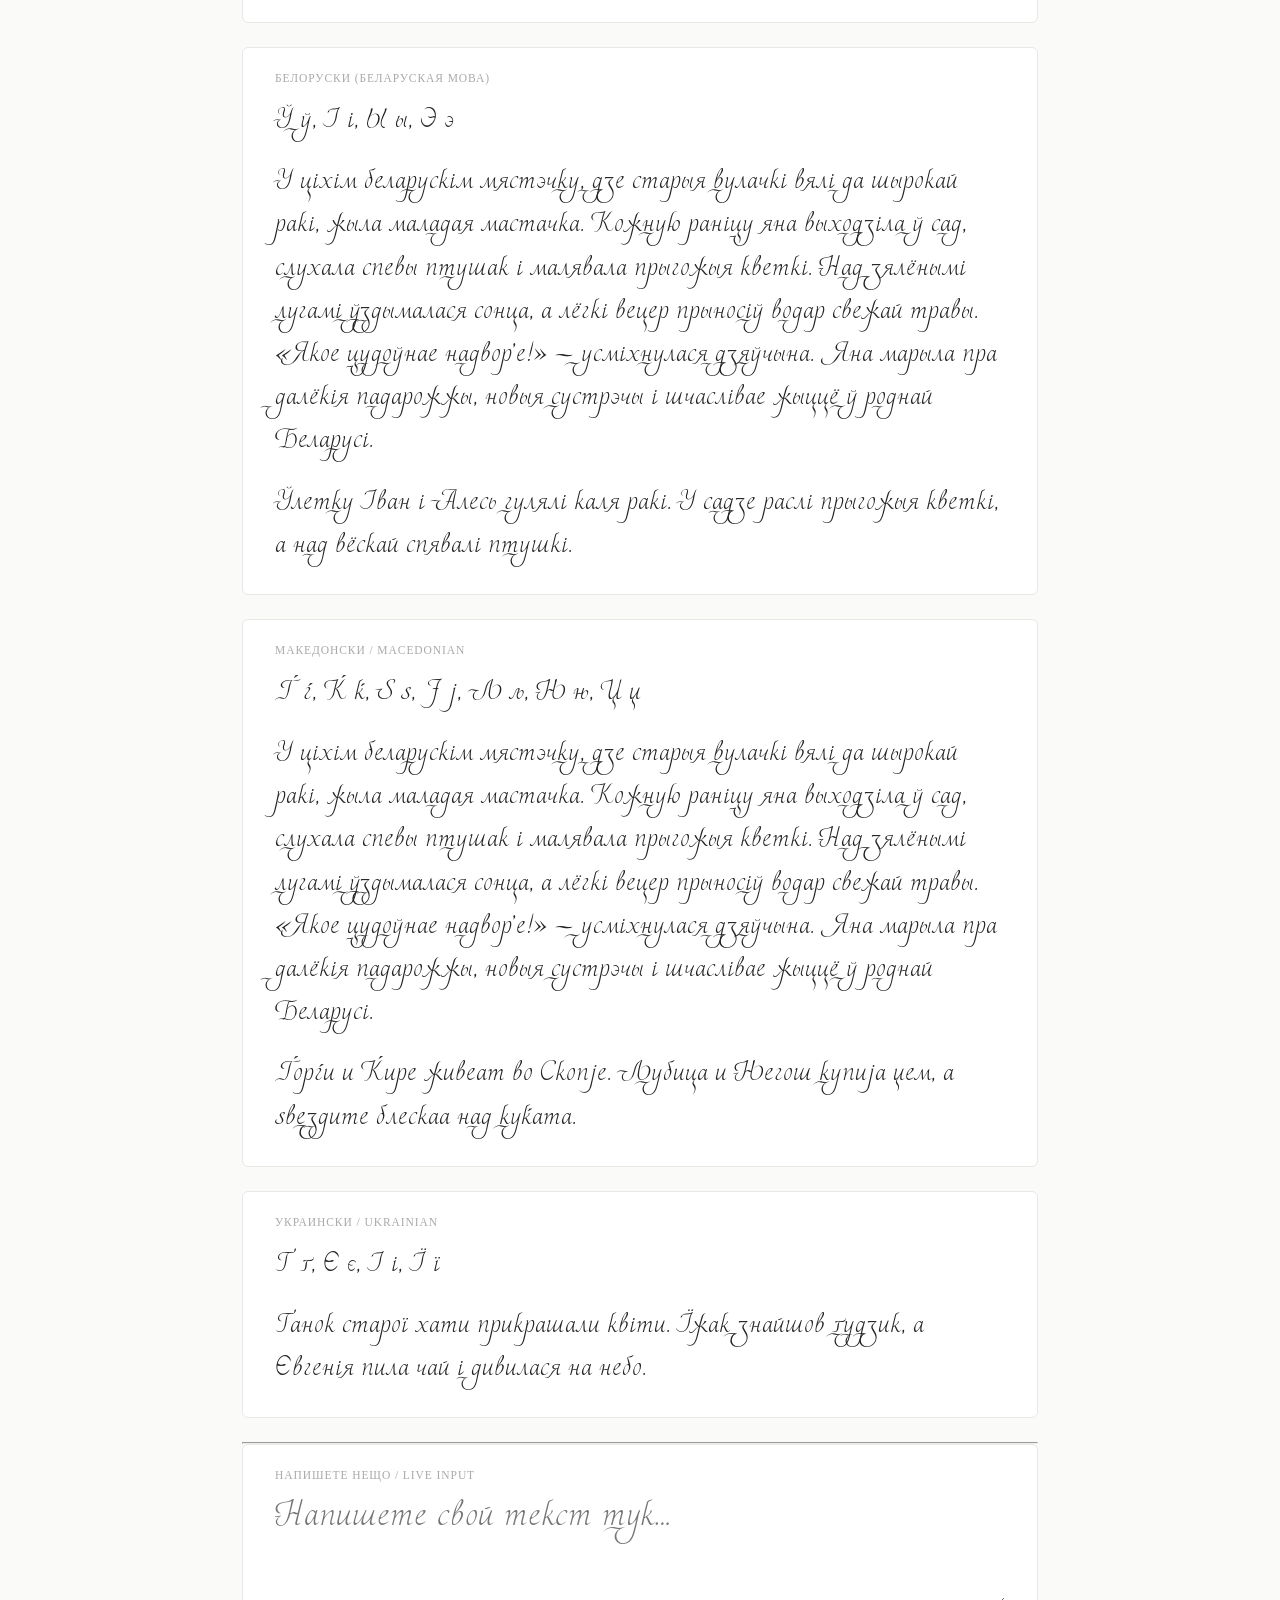
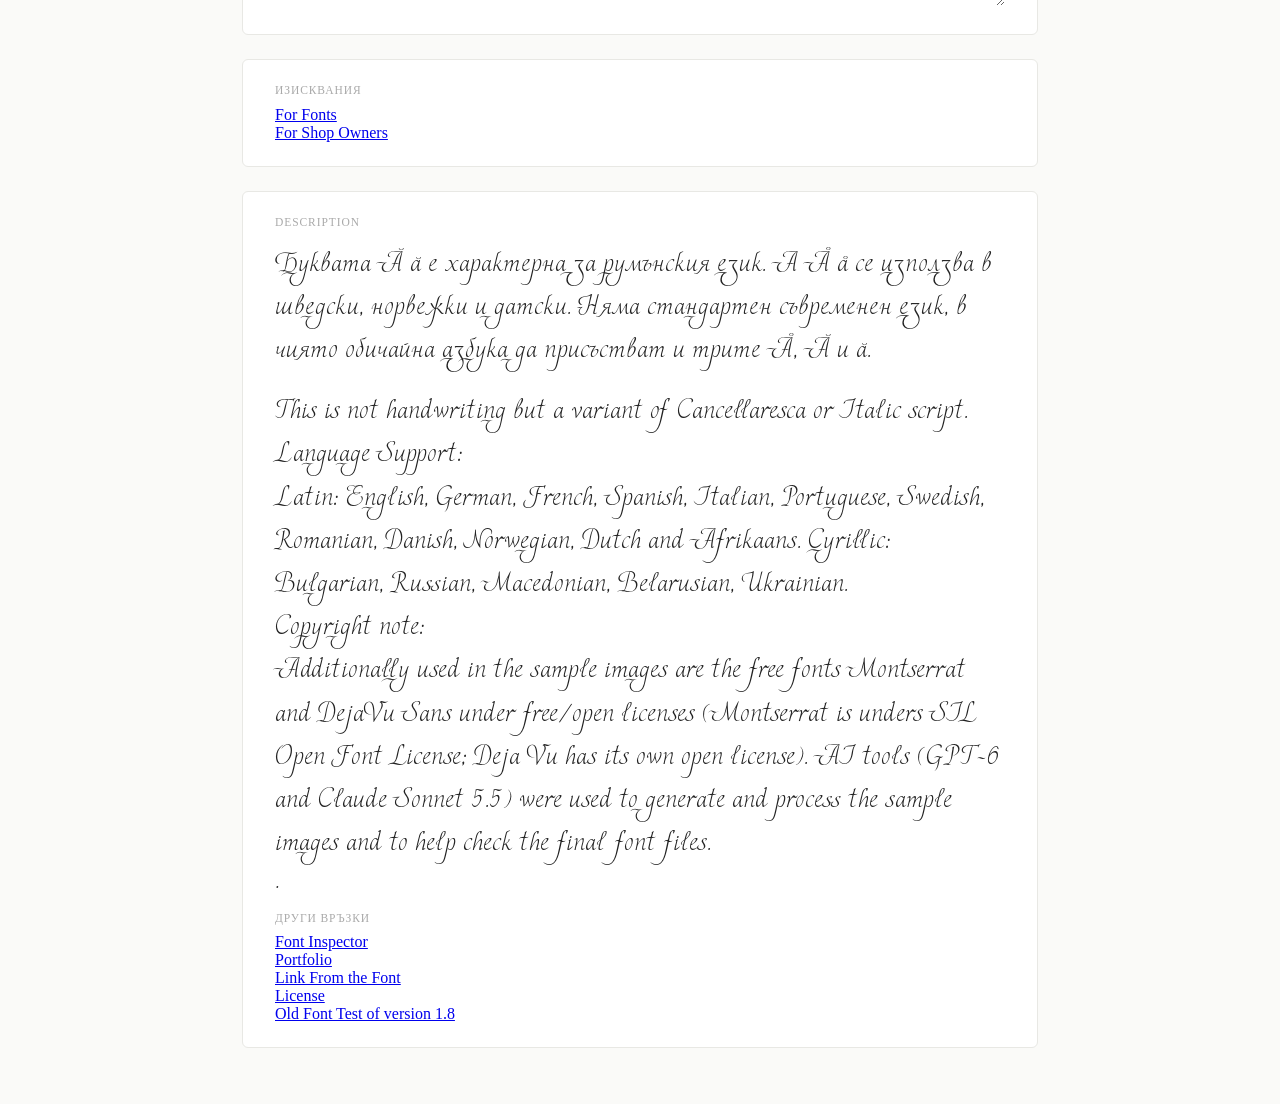
==== commit fe732227: "Update index.html" ====
--- a/font-test/index.html
+++ b/font-test/index.html
@@ -7,8 +7,8 @@
   <style>
     @font-face {
       font-family: 'RaliBulgarianLight';
-      src: url('fonts1.9/RaliBulgarian-Light.woff2') format('woff2'),
-           url('fonts1.9/RaliBulgarian-Light.woff')  format('woff');
+      src: url('fonts/RaliBulgarian-Light.woff2') format('woff2'),
+           url('fonts/RaliBulgarian-Light.woff')  format('woff');
       font-weight: normal;
       font-style: normal;
       font-display: swap;
